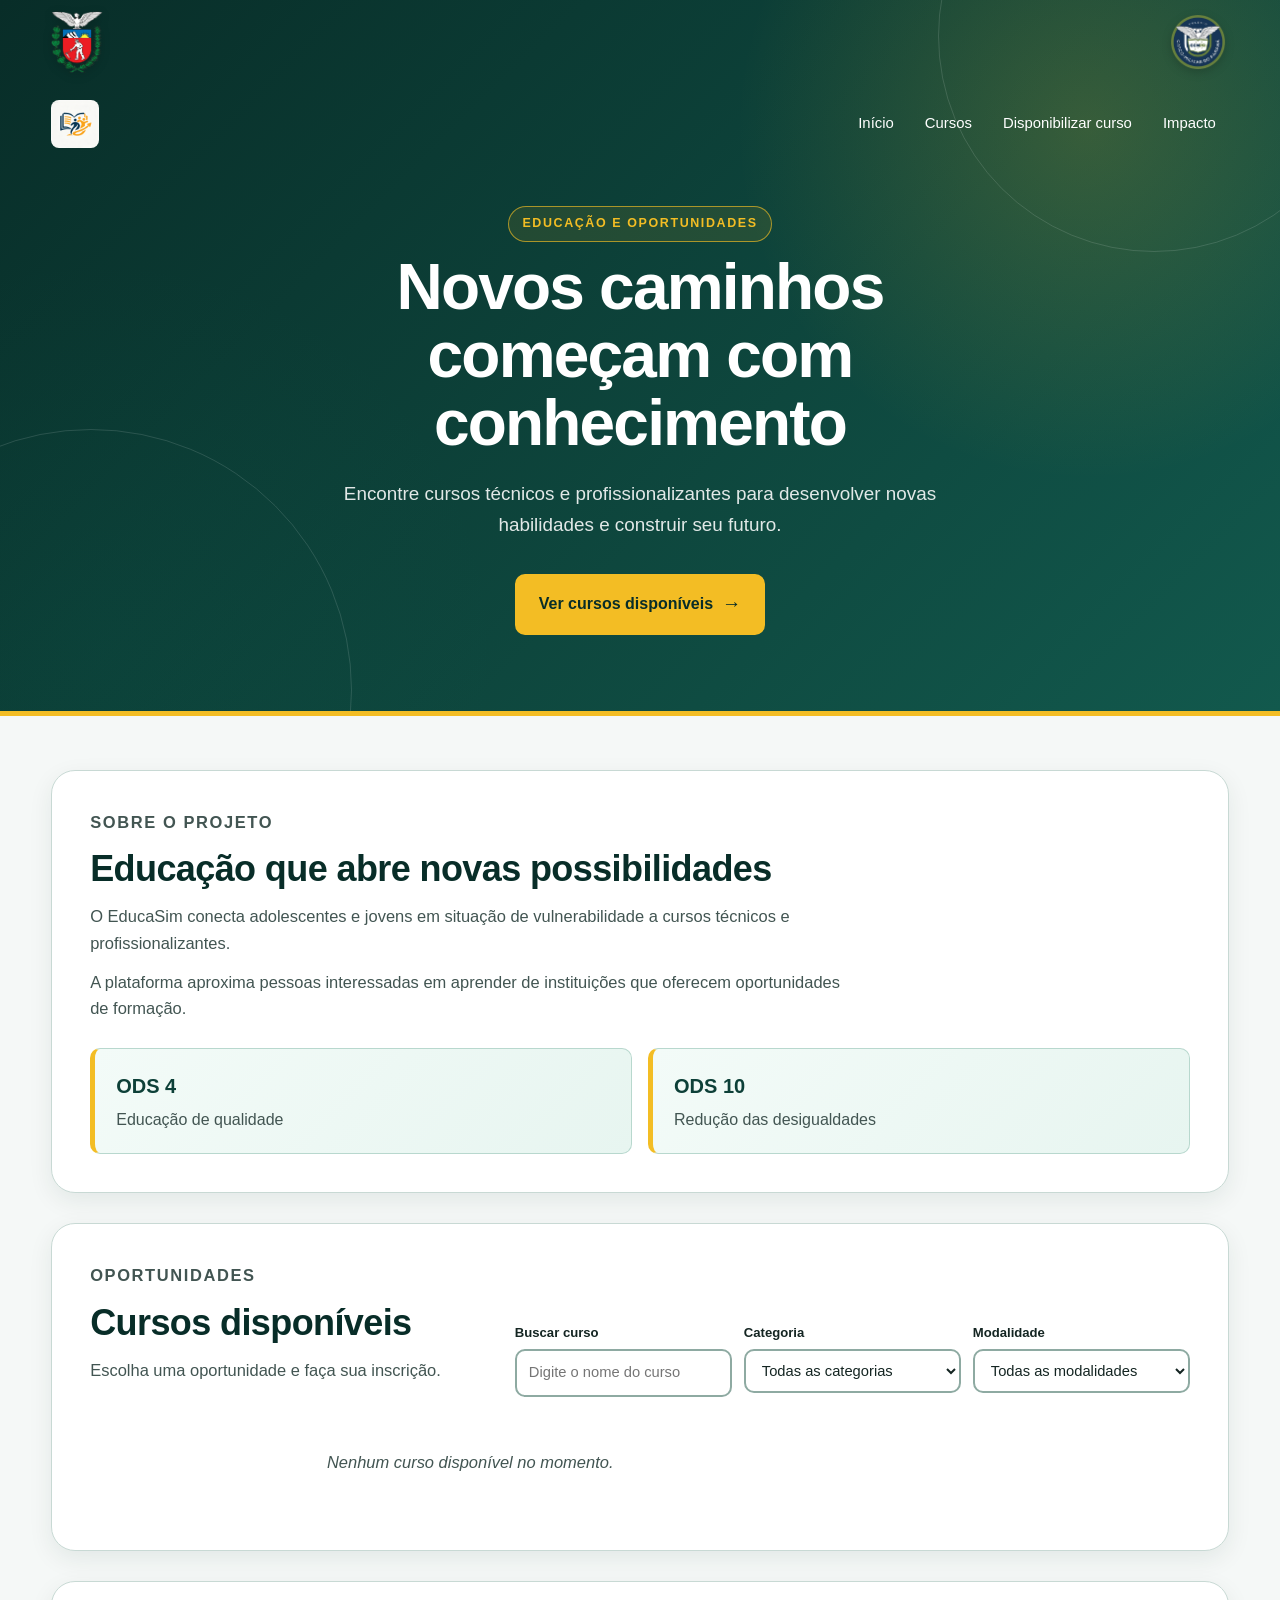
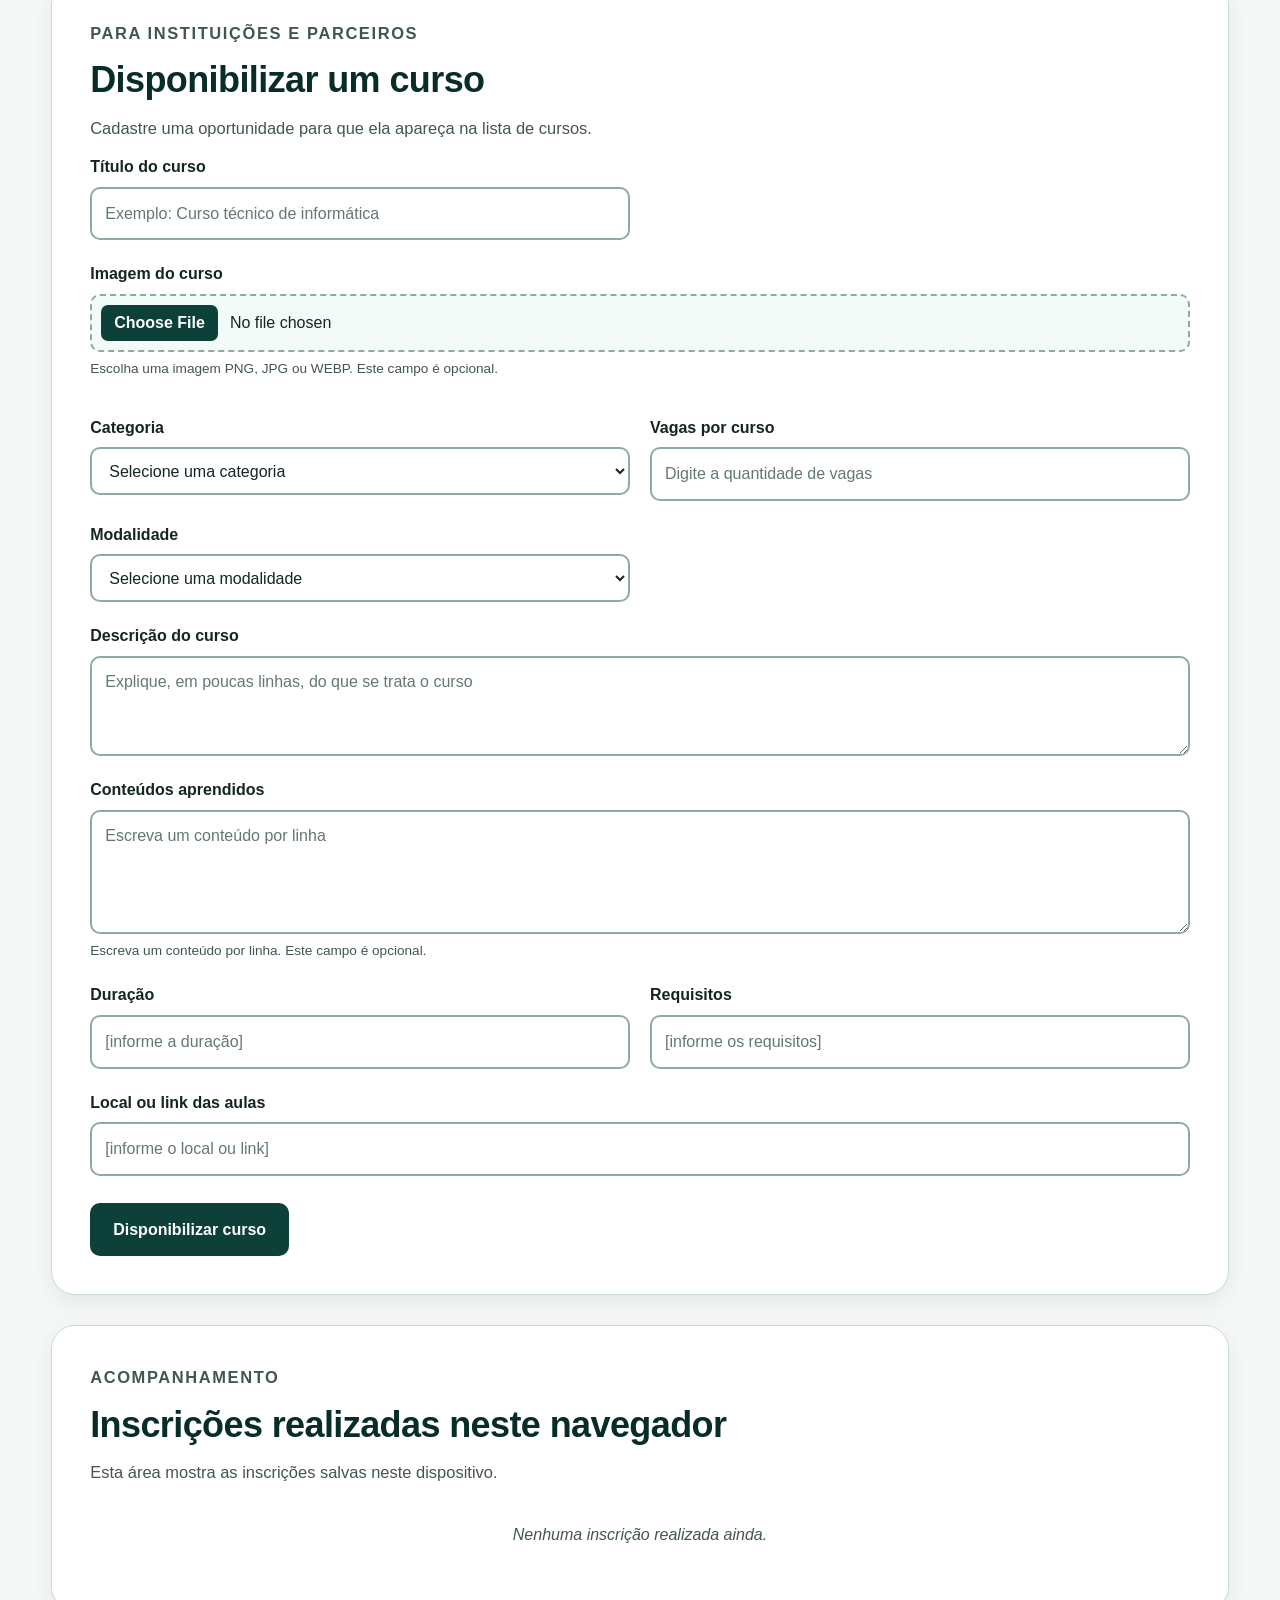
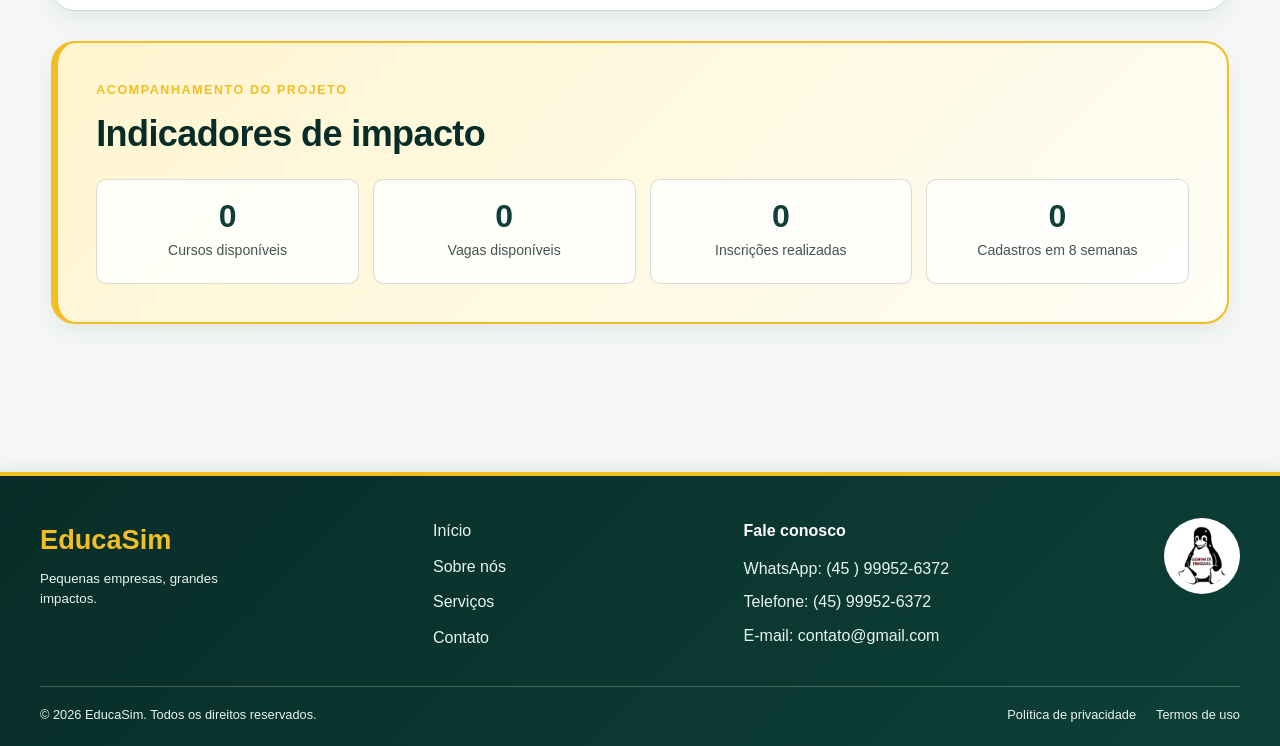
==== index.html @ a36f461b "Add files via upload" ====
<!DOCTYPE html>
<html lang="pt-BR">

<head>
    <!-- Permite acentos e caracteres especiais. -->
    <meta charset="UTF-8">

    <!-- Adapta o site para celulares, tablets e computadores. -->
    <meta name="viewport" content="width=device-width, initial-scale=1.0">

    <!-- Texto exibido na aba do navegador. -->
    <title>EducaSim - Cursos e Oportunidades</title>

    <!-- Conecta o HTML ao arquivo de estilos. -->
    <link rel="stylesheet" href="style.css">
</head>

<body>
    <!-- Avisos que aparecem dentro da página (substituem o alert). -->
    <div class="avisos" id="avisos" role="status" aria-live="polite"></div>

    <!-- Janela de confirmação usada antes de excluir. -->
    <dialog class="dialogo" id="dialogoConfirmacao" aria-labelledby="tituloDialogo" aria-describedby="textoDialogo">
        <h2 id="tituloDialogo"></h2>
        <p id="textoDialogo"></p>
        <div class="acoes-dialogo">
            <button type="button" class="botao-perigo" id="botaoConfirmarExclusao">Sim, excluir</button>
            <button type="button" class="botao-cancelar-dialogo" id="botaoCancelarExclusao" autofocus>Cancelar</button>
        </div>
    </dialog>
    <!-- Cabeçalho principal do site. -->
    <header class="cabecalho" id="topo">

        <!--
            Identificação institucional exigida pelo projeto.
            O brasão do Governo do Paraná fica à esquerda
            e o brasão do Colégio Cívico-Militar fica à direita.
        -->
        <div class="brasoes-institucionais" aria-label="Identificação institucional">
            <img
                class="brasao brasao-governo"
                src="imagens/governo_estado_sem_fundo.png"
                alt="Governo do Estado do Paraná"
            >

            <img
                class="brasao brasao-colegio"
                src="imagens/colegio-civico-militar-do-parana-logo.png"
                alt="Colégio Cívico-Militar do Paraná"
            >
        </div>

        <div class="container">

            <!-- Barra de navegação principal. -->
            <div class="barra-navegacao">
                <!-- Logo que leva ao topo da página. -->
                <a class="logo" href="#topo" aria-label="Voltar para o início do EducaSim">
                    <img
                        class="logo-imagem"
                        src="imagens/logo.jpg"
                        alt="Logo do EducaSim"
                    >
                </a>

                <!--
                    Botão que aparece em telas pequenas.
                    O JavaScript usará este botão para abrir e fechar o menu.
                -->
                <button
                    type="button"
                    class="botao-menu"
                    id="botaoMenu"
                    aria-label="Abrir menu de navegação"
                    aria-expanded="false"
                    aria-controls="menuPrincipal"
                >
                    <span class="traco"></span>
                    <span class="traco"></span>
                    <span class="traco"></span>
                </button>

                <!-- Menu principal do site. -->
                <nav aria-label="Menu principal">
                    <ul class="menu" id="menuPrincipal">
                        <li>
                            <a href="#topo">Início</a>
                        </li>

                        <li>
                            <a href="#cursos">Cursos</a>
                        </li>

                        <li>
                            <a href="#cadastro-curso">Disponibilizar curso</a>
                        </li>

                        <li>
                            <a href="#impacto">Impacto</a>
                        </li>
                    </ul>
                </nav>
            </div>

            <!-- Área de destaque do projeto. -->
            <section class="destaque" id="inicio">
                <p class="etiqueta-destaque">Educação e oportunidades</p>

                <h1>
                    Novos caminhos começam com conhecimento
                </h1>

                <p>
                    Encontre cursos técnicos e profissionalizantes para desenvolver
                    novas habilidades e construir seu futuro.
                </p>

                <a class="botao-destaque" href="#cursos">
                    Ver cursos disponíveis
                </a>
            </section>
        </div>
    </header>

    <!-- Conteúdo principal do site. -->
    <main>
        <div class="container">

            <!-- Apresentação do projeto. -->
            <section class="introducao" id="sobre">
                <p class="etiqueta-secao">Sobre o projeto</p>

                <h2>Educação que abre novas possibilidades</h2>

                <p>
                    O EducaSim conecta adolescentes e jovens em situação de
                    vulnerabilidade a cursos técnicos e profissionalizantes.
                </p>

                <p>
                    A plataforma aproxima pessoas interessadas em aprender de
                    instituições que oferecem oportunidades de formação.
                </p>

                <!-- Objetivos de Desenvolvimento Sustentável. -->
                <div class="objetivos">
                    <div class="objetivo">
                        <strong>ODS 4</strong>
                        <span>Educação de qualidade</span>
                    </div>

                    <div class="objetivo">
                        <strong>ODS 10</strong>
                        <span>Redução das desigualdades</span>
                    </div>
                </div>
            </section>

            <!-- Área de cursos disponíveis. -->
            <section class="secao-cursos" id="cursos">
                <div class="cabecalho-secao">
                    <div>
                        <p class="etiqueta-secao">Oportunidades</p>

                        <h2>Cursos disponíveis</h2>

                        <p>
                            Escolha uma oportunidade e faça sua inscrição.
                        </p>
                    </div>

                    <!-- Campos de busca e filtragem. -->
                    <div class="filtros-cursos">
                        <div class="campo-filtro">
                            <label for="buscaCurso">Buscar curso</label>

                            <input
                                type="search"
                                id="buscaCurso"
                                placeholder="Digite o nome do curso"
                            >
                        </div>

                        <div class="campo-filtro">
                            <label for="filtroCategoria">Categoria</label>

                            <select id="filtroCategoria">
                                <option value="">Todas as categorias</option>
                                <option value="Administrativos">Administrativo</option>
                                <option value="Informáticos">Informático</option>
                                <option value="Turismo">Turismo</option>
                                <option value="Saúde">Saúde</option>
                            </select>
                        </div>

                        <div class="campo-filtro">
                            <label for="filtroModalidade">Modalidade</label>

                            <select id="filtroModalidade">
                                <option value="">Todas as modalidades</option>
                                <option value="Online">Online</option>
                                <option value="Híbrido">Híbrido</option>
                            </select>
                        </div>
                    </div>
                </div>

                <!-- O JavaScript colocará os cartões dos cursos nesta área. -->
                <div id="listaCursos">
                    <p class="mensagem-vazia">
                        Nenhum curso disponível no momento.
                    </p>
                </div>
            </section>

            <!-- Formulário para disponibilizar cursos. -->
            <section class="secao-cadastro" id="cadastro-curso">
                <p class="etiqueta-secao">Para instituições e parceiros</p>

                <h2 id="tituloFormularioCurso">Disponibilizar um curso</h2>

                <p>
                    Cadastre uma oportunidade para que ela apareça na lista de cursos.
                </p>

                <form id="formularioCadastroCurso">
                    <!-- Preenchido somente quando um curso está sendo editado. -->
                    <input type="hidden" id="cursoIdEdicao">

                    <!-- Título do curso. -->
                    <div class="campo">
                        <label for="tituloCurso">
                            Título do curso
                        </label>

                        <input
                            type="text"
                            id="tituloCurso"
                            name="tituloCurso"
                            placeholder="Exemplo: Curso técnico de informática"
                            required
                        >
                    </div>

                    <!-- Campo para selecionar a imagem do curso. -->
                    <div class="campo campo-imagem">
                        <label for="imagemCurso">
                            Imagem do curso
                        </label>

                        <input
                            type="file"
                            id="imagemCurso"
                            name="imagemCurso"
                            accept="image/png, image/jpeg, image/webp"
                        >

                        <small>
                            Escolha uma imagem PNG, JPG ou WEBP. Este campo é opcional.
                        </small>

                        <!-- O JavaScript mostrará a prévia da imagem aqui. -->
                        <div id="previaImagemCurso"></div>
                    </div>

                    <!-- Categoria do curso. -->
                    <div class="campo">
                        <label for="categoriaCurso">
                            Categoria
                        </label>

                        <select id="categoriaCurso" name="categoriaCurso" required>
                            <option value="">Selecione uma categoria</option>
                            <option value="Administrativos">Administrativos</option>
                            <option value="Informáticos">Informáticos</option>
                            <option value="Turismo">Turismo</option>
                            <option value="Saúde">Saúde</option>
                        </select>
                    </div>

                    <!-- Quantidade de vagas. -->
                    <div class="campo">
                        <label for="vagasCurso">
                            Vagas por curso
                        </label>

                        <input
                            type="number"
                            id="vagasCurso"
                            name="vagasCurso"
                            min="1"
                            placeholder="Digite a quantidade de vagas"
                            required
                        >
                    </div>

                    <!-- Modalidade do curso. -->
                    <div class="campo">
                        <label for="modalidadeCurso">
                            Modalidade
                        </label>

                        <select
                            id="modalidadeCurso"
                            name="modalidadeCurso"
                            required
                        >
                            <option value="">Selecione uma modalidade</option>
                            <option value="Online">Online</option>
                            <option value="Híbrido">Híbrido</option>
                        </select>
                    </div>

                    <!-- Descrição do curso. -->
                    <div class="campo campo-largo">
                        <label for="descricaoCurso">Descrição do curso</label>

                        <textarea
                            id="descricaoCurso"
                            name="descricaoCurso"
                            rows="3"
                            maxlength="600"
                            placeholder="Explique, em poucas linhas, do que se trata o curso"
                            required
                        ></textarea>
                    </div>

                    <!-- Conteúdos aprendidos. -->
                    <div class="campo campo-largo">
                        <label for="conteudosCurso">Conteúdos aprendidos</label>

                        <textarea
                            id="conteudosCurso"
                            name="conteudosCurso"
                            rows="4"
                            placeholder="Escreva um conteúdo por linha"
                        ></textarea>

                        <small>Escreva um conteúdo por linha. Este campo é opcional.</small>
                    </div>

                    <!-- Duração do curso. -->
                    <div class="campo">
                        <label for="duracaoCurso">Duração</label>

                        <input
                            type="text"
                            id="duracaoCurso"
                            name="duracaoCurso"
                            maxlength="80"
                            placeholder="[informe a duração]"
                        >
                    </div>

                    <!-- Requisitos do curso. -->
                    <div class="campo">
                        <label for="requisitosCurso">Requisitos</label>

                        <input
                            type="text"
                            id="requisitosCurso"
                            name="requisitosCurso"
                            maxlength="200"
                            placeholder="[informe os requisitos]"
                        >
                    </div>

                    <!-- Local ou link das aulas. -->
                    <div class="campo campo-largo">
                        <label for="localCurso">Local ou link das aulas</label>

                        <input
                            type="text"
                            id="localCurso"
                            name="localCurso"
                            maxlength="200"
                            placeholder="[informe o local ou link]"
                        >
                    </div>

                    <!-- Botões do cadastro e da edição do curso. -->
                    <div class="acoes-formulario">
                        <button type="submit" id="botaoSalvarCurso">
                            Disponibilizar curso
                        </button>

                        <button
                            type="button"
                            class="botao-secundario"
                            id="botaoCancelarEdicao"
                            hidden
                        >
                            Cancelar edição
                        </button>
                    </div>
                </form>
            </section>

            <!-- Formulário de inscrição do estudante. -->
            <section
                class="secao-inscricao"
                id="area-inscricao"
                hidden
            >
                <p class="etiqueta-secao">Inscrição</p>

                <h2>Inscreva-se em um curso</h2>

                <!-- O JavaScript mostrará aqui o curso escolhido. -->
                <div id="cursoSelecionado"></div>

                <form id="formularioInscricao">
                    <!-- Guarda o identificador do curso escolhido. -->
                    <input type="hidden" id="cursoIdInscricao">

                    <!-- Nome completo do participante. -->
                    <div class="campo">
                        <label for="nomeCompleto">Nome completo</label>

                        <input
                            type="text"
                            id="nomeCompleto"
                            name="nomeCompleto"
                            placeholder="Digite seu nome completo"
                            required
                        >
                    </div>

                    <!-- Data de nascimento. -->
                    <div class="campo">
                        <label for="dataNascimento">Data de nascimento</label>

                        <input
                            type="date"
                            id="dataNascimento"
                            name="dataNascimento"
                            required
                        >
                    </div>

                    <!-- E-mail do participante. -->
                    <div class="campo">
                        <label for="emailInscricao">E-mail</label>

                        <input
                            type="email"
                            id="emailInscricao"
                            name="emailInscricao"
                            placeholder="exemplo@email.com"
                            required
                        >
                    </div>

                    <!-- Telefone do participante. -->
                    <div class="campo">
                        <label for="telefoneInscricao">Telefone</label>

                        <input
                            type="tel"
                            id="telefoneInscricao"
                            name="telefoneInscricao"
                            placeholder="Digite seu telefone"
                            required
                        >
                    </div>

                    <!-- Cidade do participante. -->
                    <div class="campo">
                        <label for="cidadeInscricao">Cidade</label>

                        <input
                            type="text"
                            id="cidadeInscricao"
                            name="cidadeInscricao"
                            placeholder="Digite sua cidade"
                            required
                        >
                    </div>

                    <!-- Escolaridade do participante. -->
                    <div class="campo">
                        <label for="escolaridadeInscricao">Escolaridade</label>

                        <select
                            id="escolaridadeInscricao"
                            name="escolaridadeInscricao"
                            required
                        >
                            <option value="">Selecione sua escolaridade</option>
                            <option value="Ensino fundamental">Ensino fundamental</option>
                            <option value="Ensino médio incompleto">Ensino médio incompleto</option>
                            <option value="Ensino médio completo">Ensino médio completo</option>
                            <option value="Ensino técnico">Ensino técnico</option>
                            <option value="Ensino superior">Ensino superior</option>
                        </select>
                    </div>

                    <!-- Aceite do participante. -->
                    <div class="campo campo-checkbox">
                        <label>
                            <input
                                type="checkbox"
                                id="aceiteInscricao"
                                name="aceiteInscricao"
                                required
                            >

                            Confirmo que as informações preenchidas são verdadeiras
                            e quero me inscrever neste curso.
                        </label>
                    </div>

                    <!-- Botões da inscrição. -->
                    <div class="acoes-formulario">
                        <button type="submit">
                            Confirmar inscrição
                        </button>

                        <button
                            type="button"
                            class="botao-secundario"
                            id="botaoCancelarInscricao"
                        >
                            Cancelar
                        </button>
                    </div>
                </form>
            </section>

            <!-- Lista de inscrições realizadas neste navegador. -->
            <section
                class="secao-minhas-inscricoes"
                id="minhas-inscricoes"
            >
                <p class="etiqueta-secao">Acompanhamento</p>

                <h2>Inscrições realizadas neste navegador</h2>

                <p>
                    Esta área mostra as inscrições salvas neste dispositivo.
                </p>

                <!-- O JavaScript mostrará as inscrições nesta área. -->
                <div id="listaInscricoes">
                    <p class="mensagem-vazia">
                        Nenhuma inscrição realizada ainda.
                    </p>
                </div>
            </section>

            <!-- Indicadores do projeto. -->
            <section class="impacto" id="impacto">
                <p class="etiqueta-secao">Acompanhamento do projeto</p>

                <h2>Indicadores de impacto</h2>

                <div class="indicadores">
                    <div class="indicador">
                        <strong id="indicadorCursos">0</strong>
                        <span>Cursos disponíveis</span>
                    </div>

                    <div class="indicador">
                        <strong id="indicadorVagas">0</strong>
                        <span>Vagas disponíveis</span>
                    </div>

                    <div class="indicador">
                        <strong id="indicadorInscricoes">0</strong>
                        <span>Inscrições realizadas</span>
                    </div>

                    <div class="indicador">
                        <strong id="indicadorCadastros">0</strong>
                        <span>Cadastros em 8 semanas</span>
                    </div>
                </div>
            </section>
        </div>
    </main>

    <!-- Rodapé do site. -->
<footer class="rodape">
    <div class="container rodape-conteudo">

        <div class="rodape-marca">
            <strong>EducaSim</strong>
            <small>Pequenas empresas, grandes impactos.</small>
        </div>

        <nav class="rodape-links" aria-label="Links do rodapé">
            <a href="#inicio">Início</a>
            <a href="#sobre">Sobre nós</a>
            <a href="#servicos">Serviços</a>
            <a href="#contato">Contato</a>
        </nav>

        <div class="rodape-contato">
            <strong>Fale conosco</strong>

            <a
                href="https://wa.me/554599526372"
                target="_blank"
                rel="noopener noreferrer"
            >
                WhatsApp: (45 ) 99952-6372
            </a>

            <a href="tel:+554599526372">
                Telefone: (45) 99952-6372
            </a>

            <a href="mailto:contato@educasim.com.br">
                E-mail: contato@gmail.com
            </a>
        </div>

        <img src="imagens/logo.png" alt="Logo da EducaSim">

    </div>

    <div class="rodape-final">
        <small>&copy; 2026 EducaSim. Todos os direitos reservados.</small>

        <div>
            <a href="#privacidade">Política de privacidade</a>
            <a href="#termos">Termos de uso</a>
        </div>
    </div>
</footer>


    <!-- Conecta o HTML ao JavaScript. -->
    <script src="script.js"></script>
</body>

</html>
---- style.css ----
/* ==================================================
   VARIÁVEIS DO EDUCASIM
   Troque estes valores para personalizar o visual do site.
   ================================================== */
:root {
    --verde-950: #082d28;
    --verde-900: #0d4038;
    --verde-800: #12594d;
    --verde-700: #177565;
    --verde-100: #e7f5f0;
    --verde-50: #f3fbf8;

    --amarelo-500: #f3bd24;
    --amarelo-100: #fff5cf;

    --azul-900: #153b54;
    --vermelho-700: #a52232;
    --vermelho-100: #fff0f1;

    --branco: #ffffff;
    --fundo: #f5f8f7;
    --texto: #142522;
    --texto-suave: #425552;
    --borda: #c8d9d4;
    --borda-forte: #8eaaa2;

    --sombra-suave: 0 8px 24px rgba(8, 45, 40, 0.08);
    --sombra-media: 0 16px 38px rgba(8, 45, 40, 0.13);
    --sombra-navbar: 0 8px 24px rgba(4, 29, 25, 0.25);

    --raio-sm: 10px;
    --raio-md: 16px;
    --raio-lg: 24px;
    --transicao: 0.5s cubic-bezier(0.22, 1, 0.36, 1);
}


/* ==================================================
   RESET E CONFIGURAÇÕES BÁSICAS
   Remove estilos padrões e melhora o cálculo dos tamanhos.
   ================================================== */
* {
    margin: 0;
    padding: 0;
    box-sizing: border-box;
}

html {
    scroll-behavior: smooth;
    scroll-padding-top: 88px;
}

body {
    min-width: 320px;
    overflow-x: hidden;
    background-color: var(--fundo);
    color: var(--texto);
    font-family: Arial, Helvetica, sans-serif;
    line-height: 1.6;
    -webkit-font-smoothing: antialiased;
    text-rendering: optimizeLegibility;
}

[hidden] {
    display: none !important;
}

button,
input,
select {
    font: inherit;
}

button,
a,
select {
    -webkit-tap-highlight-color: transparent;
}


/* ==================================================
   CONTAINER
   Mantém o conteúdo centralizado e com largura confortável.
   ================================================== */
.container {
    width: min(92%, 1180px);
    margin: 0 auto;
}


/* ==================================================
   CABEÇALHO E FUNDO PRINCIPAL
   Cria o clima visual institucional do EducaSim.
   ================================================== */
.cabecalho {
    position: relative;
    overflow: hidden;
    min-height: 570px;
    padding: 158px 0 76px;
    background:
        radial-gradient(circle at 85% 18%, rgba(243, 189, 36, 0.18), transparent 22rem),
        radial-gradient(circle at 8% 92%, rgba(10, 126, 107, 0.068), transparent 25rem),
        linear-gradient(135deg, var(--verde-950), var(--verde-800));
    border-bottom: 5px solid var(--amarelo-500);
    color: var(--branco);
}

.cabecalho::before,
.cabecalho::after {
    position: absolute;
    border: 1px solid rgba(255, 255, 255, 0.13);
    border-radius: 50%;
    content: "";
    pointer-events: none;
}

.cabecalho::before {
    top: -180px;
    right: -90px;
    width: 430px;
    height: 430px;
}

.cabecalho::after {
    bottom: -240px;
    left: -170px;
    width: 520px;
    height: 520px;
}

.cabecalho > .container {
    /* Deixa a navbar se posicionar em relação ao cabeçalho inteiro. */
    position: static;
    z-index: 1;
}


/* ==================================================
   BRASÕES INSTITUCIONAIS
   Identificação exigida pelo projeto escolar.
   Governo do Paraná à esquerda e Colégio Cívico-Militar à direita.
   ================================================== */
.brasoes-institucionais {
    position: absolute;
    top: 10px;
    right: max(4%, calc((100vw - 1180px) / 2));
    left: max(4%, calc((100vw - 1180px) / 2));
    z-index: 1100;

    display: grid;
    grid-template-columns: 1fr 1fr;
    align-items: center;
    gap: 24px;

    min-height: 64px;
    pointer-events: none;
}

.brasao {
    display: block;
    width: auto;
    height: 62px;
    max-width: 190px;
    object-fit: contain;
    object-position: center;
    filter: drop-shadow(0 3px 5px rgba(0, 0, 0, 0.18));
}

.brasao-governo {
    justify-self: start;
}

.brasao-colegio {
    justify-self: end;
}


/* ==================================================
   NAVBAR NO TOPO
   Fica integrada ao cabeçalho enquanto a página está no topo.
   ================================================== */
.barra-navegacao {
    position: absolute;
    top: 84px;
    left: 0;
    z-index: 1000;

    display: flex;
    align-items: center;
    justify-content: space-between;
    gap: 28px;

    width: 100%;
    min-height: 78px;
    padding: 16px max(4%, calc((100vw - 1180px) / 2));

    background-color: transparent;
    border-bottom: 1px solid transparent;
    transform: none;
    transition:
        min-height var(--transicao),
        padding var(--transicao),
        background-color var(--transicao),
        border-color var(--transicao),
        box-shadow var(--transicao),
        backdrop-filter var(--transicao);
}


/* ==================================================
   NAVBAR DEPOIS DA ROLAGEM
   A classe adicionada pelo JavaScript cria o estado compacto.
   ================================================== */
.barra-navegacao.rolou {
    position: fixed;
    top: 0;
    left: 0;

    min-height: 66px;
    padding-top: 10px;
    padding-bottom: 10px;

    background-color: rgba(30, 71, 66, 0.63);
    border: 1px solid rgba(255, 255, 255, 0.18);
    border-bottom: 2px solid rgba(243, 189, 36, 0.82);
    box-shadow:
        0 8px 26px rgba(4, 29, 25, 0.28),
        inset 0 1px 0 rgba(255, 255, 255, 0.12);
    transform: none;
    backdrop-filter: blur(18px) saturate(155%);
    -webkit-backdrop-filter: blur(18px) saturate(155%);
}


/* ==================================================
   LOGO
   Destaca o nome do projeto e anima sua redução ao rolar.
   ================================================== */
.logo {
    flex-shrink: 0;
    color: var(--branco);
    font-size: 1.8rem;
    font-weight: 800;
    letter-spacing: -0.5px;
    text-decoration: none;
    transition: color var(--transicao), transform var(--transicao), font-size var(--transicao);
}


/* ==================================================
   IMAGEM DA LOGO
   Ajusta a imagem enviada para o espaço do cabeçalho.
   ================================================== */
.logo-imagem {
    display: block;
    width: auto;
    height: 48px;
    max-width: 190px;
    object-fit: contain;
    border-radius: 8px;
}

.logo::after {
    /* A logo agora é uma imagem, então não usamos o ponto decorativo antigo. */
    display: none;
}

.logo:hover {
    color: var(--amarelo-500);
    transform: translateY(-1px);
}

.barra-navegacao.rolou .logo {
    font-size: 1.5rem;
}

.barra-navegacao.rolou .logo-imagem {
    height: 38px;
}


/* ==================================================
   MENU PRINCIPAL
   Organiza os links da navegação sem poluir o cabeçalho.
   ================================================== */
.menu {
    display: flex;
    flex-wrap: wrap;
    justify-content: flex-end;
    gap: 5px;
    list-style: none;
}

.menu a {
    display: block;
    padding: 9px 12px;
    border: 1px solid transparent;
    border-radius: 999px;
    color: var(--branco);
    font-size: 0.93rem;
    text-decoration: none;
    transition: background-color var(--transicao), border-color var(--transicao), color var(--transicao);
}

.menu a:hover {
    background-color: rgba(255, 255, 255, 0.13);
    border-color: rgba(255, 255, 255, 0.28);
    color: var(--amarelo-500);
}


/* ==================================================
   BOTÃO DO MENU MOBILE
   Fica oculto em telas grandes e será mostrado no celular.
   ================================================== */
.botao-menu {
    display: none;
    align-items: center;
    justify-content: center;
    width: 44px;
    height: 44px;
    padding: 0;
    border: 1px solid rgba(255, 255, 255, 0.4);
    border-radius: var(--raio-sm);
    background-color: transparent;
    color: var(--branco);
    cursor: pointer;
}

.botao-menu:hover {
    background-color: rgba(255, 255, 255, 0.14);
}

.botao-menu .traco {
    display: block;
    width: 21px;
    height: 2px;
    margin: 3px auto;
    background-color: currentColor;
    transition: transform 0.16s ease, opacity 0.16s ease;
}

.botao-menu.aberto .traco:nth-child(1) {
    transform: translateY(5px) rotate(45deg);
}

.botao-menu.aberto .traco:nth-child(2) {
    opacity: 0;
}

.botao-menu.aberto .traco:nth-child(3) {
    transform: translateY(-5px) rotate(-45deg);
}

.barra-navegacao.rolou .menu a {
    padding-top: 7px;
    padding-bottom: 7px;
    font-size: 0.88rem;
}


/* ==================================================
   ÁREA DE DESTAQUE
   Apresenta a proposta principal com espaço e contraste.
   ================================================== */
.destaque {
    max-width: 800px;
    margin: 48px auto 0;
    padding: 0;
    background: transparent;
    border: 0;
    box-shadow: none;
    text-align: center;
}

.etiqueta-destaque,
.etiqueta-secao {
    margin-bottom: 12px;
    color: var(--amarelo-500);
    font-size: 0.78rem;
    font-weight: 800;
    letter-spacing: 1.6px;
    text-transform: uppercase;
}

.etiqueta-destaque {
    display: inline-flex;
    padding: 7px 13px;
    border: 1px solid rgba(243, 189, 36, 0.65);
    border-radius: 999px;
    background-color: rgba(243, 189, 36, 0.1);
}

.destaque h1 {
    max-width: 760px;
    margin: 0 auto 22px;
    color: var(--branco);
    font-size: clamp(2.35rem, 5vw, 4.5rem);
    line-height: 1.06;
    letter-spacing: -1.8px;
}

.destaque > p:not(.etiqueta-destaque) {
    max-width: 650px;
    margin: 0 auto 34px;
    color: rgba(255, 255, 255, 0.88);
    font-size: clamp(1rem, 2vw, 1.18rem);
}

.botao-destaque {
    display: inline-flex;
    align-items: center;
    justify-content: center;
    min-height: 50px;
    padding: 13px 22px;
    border: 2px solid var(--amarelo-500);
    border-radius: var(--raio-sm);
    background-color: var(--amarelo-500);
    color: var(--verde-950);
    font-weight: 800;
    text-decoration: none;
    transition: background-color var(--transicao), transform var(--transicao), box-shadow var(--transicao);
}

.botao-destaque::after {
    margin-left: 9px;
    content: "→";
    font-size: 1.2rem;
}

.botao-destaque:hover {
    background-color: var(--amarelo-100);
    box-shadow: 0 8px 20px rgba(0, 0, 0, 0.16);
    transform: translateY(-3px);
}


/* ==================================================
   CONTEÚDO PRINCIPAL E CARTÕES DE SEÇÃO
   Cria ritmo visual entre as áreas da página.
   ================================================== */
main {
    padding: 54px 0 70px;
}

main section:not(.destaque) {
    position: relative;
    margin-bottom: 30px;
    padding: clamp(24px, 4vw, 38px);
    background-color: var(--branco);
    border: 1px solid var(--borda);
    border-radius: var(--raio-lg);
    box-shadow: var(--sombra-suave);
    scroll-margin-top: 92px;
    transition: box-shadow var(--transicao), transform var(--transicao);
    animation: subir-suave 0.5s cubic-bezier(0.22, 1, 0.36, 1) both;
}

main section:not(.destaque):hover {
    box-shadow: var(--sombra-media);
    transform: translateY(-2px);
}

main section:not(.destaque) h2 {
    margin-bottom: 14px;
    color: var(--verde-950);
    font-size: clamp(1.65rem, 3vw, 2.25rem);
    line-height: 1.15;
    letter-spacing: -0.6px;
}

.introducao p,
.secao-cursos p,
.secao-cadastro > p,
.secao-minhas-inscricoes > p {
    max-width: 760px;
    margin-bottom: 13px;
    color: var(--texto-suave);
    font-size: 1.03rem;
}


/* ==================================================
   OBJETIVOS DO PROJETO
   Organiza os cartões dos ODS.
   ================================================== */
.objetivos {
    display: grid;
    grid-template-columns: repeat(2, minmax(0, 1fr));
    gap: 16px;
    margin-top: 26px;
}

.objetivo {
    padding: 21px;
    background: linear-gradient(135deg, var(--verde-50), var(--verde-100));
    border: 1px solid #b8d8ce;
    border-left: 5px solid var(--amarelo-500);
    border-radius: var(--raio-sm);
    transition: transform var(--transicao), box-shadow var(--transicao);
}

.objetivo:hover {
    box-shadow: var(--sombra-suave);
    transform: translateY(-3px);
}

.objetivo strong {
    display: block;
    margin-bottom: 5px;
    color: var(--verde-900);
    font-size: 1.25rem;
}

.objetivo span {
    color: var(--texto-suave);
}


/* ==================================================
   CABEÇALHO DOS CURSOS E FILTROS
   Separa a apresentação dos controles de busca.
   ================================================== */
.cabecalho-secao {
    display: flex;
    align-items: flex-end;
    justify-content: space-between;
    gap: 28px;
    margin-bottom: 28px;
}

.filtros-cursos {
    display: grid;
    grid-template-columns: repeat(3, minmax(140px, 1fr));
    gap: 12px;
    min-width: min(100%, 590px);
}

.campo-filtro label {
    display: block;
    margin-bottom: 6px;
    color: var(--texto);
    font-size: 0.82rem;
    font-weight: 800;
}

.campo-filtro input,
.campo-filtro select {
    width: 100%;
    min-height: 44px;
    padding: 10px 12px;
    background-color: var(--branco);
    border: 2px solid var(--borda-forte);
    border-radius: var(--raio-sm);
    color: var(--texto);
    font-size: 0.92rem;
}


/* ==================================================
   LISTA E CARTÕES DE CURSOS
   Apresenta cada curso como uma oportunidade clara.
   ================================================== */
#listaCursos {
    display: grid;
    grid-template-columns: repeat(auto-fit, minmax(255px, 1fr));
    gap: 20px;
}

.cartao-curso {
    display: flex;
    flex-direction: column;
    min-height: 100%;
    padding: 23px;
    background: linear-gradient(160deg, var(--branco), var(--verde-50));
    border: 1px solid var(--borda);
    border-top: 5px solid var(--verde-700);
    border-radius: var(--raio-md);
    box-shadow: var(--sombra-suave);
    animation: surgir 0.5s ease both;
    transition: border-color var(--transicao), box-shadow var(--transicao), transform var(--transicao);
}

.cartao-curso:hover {
    border-color: var(--verde-700);
    box-shadow: var(--sombra-media);
    transform: translateY(-6px);
}

.cartao-curso h3 {
    margin-bottom: 15px;
    color: var(--verde-950);
    font-size: 1.25rem;
    line-height: 1.25;
}


/* ==================================================
   IMAGEM DO CARTÃO DE CURSO
   Mostra a imagem escolhida no cadastro sem deformá-la.
   ================================================== */
.imagem-cartao-curso {
    width: calc(100% + 46px);
    height: 170px;
    margin: -23px -23px 20px;
    object-fit: cover;
    border-radius: var(--raio-md) var(--raio-md) 0 0;
}

.cartao-curso p {
    margin-bottom: 8px;
    color: var(--texto-suave);
    font-size: 0.94rem;
}

.cartao-curso strong,
.cartao-inscricao strong {
    color: var(--texto);
}

.botao-inscricao {
    width: 100%;
    min-height: 46px;
    margin-top: auto;
    padding: 11px 15px;
    border: 2px solid var(--verde-900);
    border-radius: var(--raio-sm);
    background-color: var(--verde-900);
    color: var(--branco);
    cursor: pointer;
    font-weight: 800;
    transition: background-color var(--transicao), box-shadow var(--transicao), transform var(--transicao);
}

.botao-inscricao:hover:not(:disabled) {
    background-color: var(--verde-700);
    box-shadow: var(--sombra-suave);
    transform: translateY(-2px);
}

.cartao-curso.curso-esgotado {
    border-top-color: var(--vermelho-700);
}

.botao-inscricao:disabled {
    background-color: #687873;
    border-color: #687873;
    cursor: not-allowed;
}


/* ==================================================
   FORMULÁRIOS E CAMPOS
   Mantém o cadastro organizado e confortável para celular.
   ================================================== */
form {
    display: grid;
    grid-template-columns: repeat(2, minmax(0, 1fr));
    gap: 3px 20px;
}

form > button,
.acoes-formulario,
.campo-checkbox {
    grid-column: 1 / -1;
}

.campo {
    margin-bottom: 18px;
}

.campo label {
    display: block;
    margin-bottom: 7px;
    color: var(--texto);
    font-weight: 800;
}

.campo input:not([type="checkbox"]),
.campo select {
    width: 100%;
    min-height: 48px;
    padding: 12px 13px;
    background-color: var(--branco);
    border: 2px solid var(--borda-forte);
    border-radius: var(--raio-sm);
    color: var(--texto);
    font-size: 1rem;
    transition: border-color var(--transicao), box-shadow var(--transicao);
}

.campo input::placeholder {
    color: #647772;
}


/* ==================================================
   CAMPO DE IMAGEM DO CURSO
   Estiliza a seleção de arquivo e a área de prévia.
   ================================================== */
.campo-imagem {
    grid-column: 1 / -1;
}

.campo-imagem input[type="file"] {
    width: 100%;
    min-height: 48px;
    padding: 9px;
    background-color: var(--verde-50);
    border: 2px dashed var(--borda-forte);
    border-radius: var(--raio-sm);
    color: var(--texto);
    cursor: pointer;
}

.campo-imagem input[type="file"]::file-selector-button {
    margin-right: 12px;
    padding: 9px 13px;
    border: 0;
    border-radius: 7px;
    background-color: var(--verde-900);
    color: var(--branco);
    cursor: pointer;
    font-weight: 700;
}

.campo-imagem input[type="file"]::file-selector-button:hover {
    background-color: var(--verde-700);
}

.campo-imagem small {
    display: block;
    margin-top: 7px;
    color: var(--texto-suave);
    font-size: 0.85rem;
}

#previaImagemCurso {
    margin-top: 14px;
}

#previaImagemCurso img {
    display: block;
    width: min(100%, 300px);
    max-height: 180px;
    object-fit: cover;
    border: 1px solid var(--borda);
    border-radius: var(--raio-sm);
    box-shadow: var(--sombra-suave);
}

.campo-checkbox label {
    display: flex;
    align-items: flex-start;
    gap: 10px;
    color: var(--texto-suave);
    font-weight: normal;
}

.campo-checkbox input {
    width: 19px;
    height: 19px;
    flex: 0 0 auto;
    margin-top: 3px;
    accent-color: var(--verde-700);
}

.campo input:not([type="checkbox"]):focus,
.campo select:focus,
.campo-filtro input:focus,
.campo-filtro select:focus {
    border-color: var(--verde-700);
    box-shadow: 0 0 0 4px rgba(243, 189, 36, 0.28);
    outline: 3px solid var(--amarelo-500);
    outline-offset: 2px;
}

form button {
    min-height: 48px;
    padding: 12px 21px;
    border: 2px solid var(--verde-900);
    border-radius: var(--raio-sm);
    background-color: var(--verde-900);
    color: var(--branco);
    cursor: pointer;
    font-weight: 800;
    transition: background-color var(--transicao), box-shadow var(--transicao), transform var(--transicao);
}

form button:hover {
    background-color: var(--verde-700);
    box-shadow: var(--sombra-suave);
    transform: translateY(-2px);
}

.acoes-formulario {
    display: flex;
    flex-wrap: wrap;
    gap: 12px;
    margin-top: 6px;
}

.acoes-formulario .botao-secundario {
    background-color: transparent;
    border-color: var(--borda-forte);
    color: var(--texto);
}

.acoes-formulario .botao-secundario:hover {
    background-color: var(--fundo);
    border-color: var(--texto-suave);
}


/* ==================================================
   CURSO SELECIONADO
   Mostra a oportunidade escolhida no formulário de inscrição.
   ================================================== */
#cursoSelecionado {
    margin: 20px 0 26px;
    padding: 18px;
    background-color: var(--verde-100);
    border-left: 5px solid var(--amarelo-500);
    border-radius: var(--raio-sm);
}

#cursoSelecionado h3 {
    margin-bottom: 5px;
    color: var(--verde-900);
}

#cursoSelecionado p {
    color: var(--texto-suave);
}


/* ==================================================
   CARTÕES DE INSCRIÇÃO
   Apresenta as inscrições salvas no navegador.
   ================================================== */
#listaInscricoes {
    display: grid;
    grid-template-columns: repeat(auto-fit, minmax(255px, 1fr));
    gap: 18px;
}

.cartao-inscricao {
    padding: 20px;
    background-color: var(--verde-50);
    border: 1px solid var(--borda);
    border-left: 5px solid var(--verde-700);
    border-radius: var(--raio-sm);
    animation: surgir 0.5s ease both;
}

.cartao-inscricao h3 {
    margin-bottom: 12px;
    color: var(--verde-950);
    font-size: 1.12rem;
    line-height: 1.3;
}

.cartao-inscricao p {
    margin-bottom: 7px;
    color: var(--texto-suave);
    font-size: 0.94rem;
}

.mensagem-vazia {
    grid-column: 1 / -1;
    padding: 24px;
    color: var(--texto-suave);
    font-style: italic;
    text-align: center;
}


/* ==================================================
   INDICADORES DE IMPACTO
   Cria uma área de números clara e visualmente forte.
   ================================================== */
.impacto {
    background: linear-gradient(135deg, var(--amarelo-100), #fffdf5) !important;
    border: 2px solid var(--amarelo-500) !important;
    border-left: 7px solid var(--amarelo-500) !important;
}

.indicadores {
    display: grid;
    grid-template-columns: repeat(4, minmax(0, 1fr));
    gap: 14px;
    margin-top: 25px;
}

.indicador {
    padding: 20px 12px;
    background-color: rgba(255, 255, 255, 0.8);
    border: 1px solid rgba(8, 45, 40, 0.16);
    border-radius: var(--raio-sm);
    text-align: center;
}

.indicador strong {
    display: block;
    margin-bottom: 5px;
    color: var(--verde-900);
    font-size: 2rem;
    line-height: 1;
}

.indicador span {
    color: var(--texto-suave);
    font-size: 0.88rem;
}


/* ==================================================
   HOVERS COMPLEMENTARES
   Dá resposta visual aos elementos sem exagerar no movimento.
   ================================================== */
.indicador {
    transition: background-color var(--transicao), border-color var(--transicao), transform var(--transicao), box-shadow var(--transicao);
}

.indicador:hover {
    background-color: var(--branco);
    border-color: rgba(8, 45, 40, 0.32);
    box-shadow: var(--sombra-suave);
    transform: translateY(-5px);
}

.cartao-inscricao {
    transition: background-color var(--transicao), border-color var(--transicao), box-shadow var(--transicao), transform var(--transicao);
}

.cartao-inscricao:hover {
    background-color: var(--branco);
    border-color: var(--verde-700);
    box-shadow: var(--sombra-suave);
    transform: translateY(-4px);
}

.campo input:not([type="checkbox"]):hover,
.campo select:hover,
.campo-filtro input:hover,
.campo-filtro select:hover {
    border-color: var(--verde-700);
}

.campo-imagem input[type="file"]:hover {
    background-color: var(--verde-100);
    border-color: var(--verde-700);
}

.rodape {
    background: linear-gradient(
        135deg,
        var(--verde-950),
        var(--verde-900)
    );
    color: var(--branco);
    padding: 42px 20px 20px;
    margin-top: 48px;
    border-top: 4px solid var(--amarelo-500);
    box-shadow: var(--sombra-navbar);
}

.rodape-conteudo {
    width: min(100%, 1200px);
    margin: 0 auto;
    display: grid;
    grid-template-columns: 1.3fr 1fr 1.4fr auto;
    align-items: start;
    gap: 36px;
}

.rodape-marca,
.rodape-contato {
    display: flex;
    flex-direction: column;
    gap: 8px;
}

.rodape-marca strong {
    color: var(--amarelo-500);
    font-size: 1.7rem;
    font-weight: 800;
}

.rodape-marca small {
    max-width: 220px;
    color: var(--verde-100);
    line-height: 1.5;
}

.rodape-links {
    display: flex;
    flex-direction: column;
    gap: 10px;
}

.rodape-links a,
.rodape-contato a,
.rodape-final a {
    width: fit-content;
    color: var(--verde-100);
    text-decoration: none;
    transition: color var(--transicao);
}

.rodape-links a:hover,
.rodape-contato a:hover,
.rodape-final a:hover {
    color: var(--amarelo-500);
}

.rodape-contato strong {
    color: var(--branco);
    margin-bottom: 4px;
}

.rodape img {
    width: 76px;
    height: 76px;
    object-fit: contain;
    padding: 8px;
    background-color: var(--branco);
    border-radius: 50%;
    box-shadow: var(--sombra-suave);
    transition: transform var(--transicao);
}

.rodape img:hover {
    transform: translateY(-4px) rotate(3deg);
}

.rodape-final {
    width: min(100%, 1200px);
    margin: 36px auto 0;
    padding-top: 18px;
    border-top: 1px solid rgba(231, 245, 240, 0.25);
    display: flex;
    justify-content: space-between;
    align-items: center;
    gap: 16px;
    color: var(--verde-100);
}

.rodape-final div {
    display: flex;
    gap: 20px;
}

.rodape-final a,
.rodape-final small {
    font-size: 0.8rem;
}

@media (max-width: 800px) {
    .rodape-conteudo {
        grid-template-columns: repeat(2, 1fr);
    }

    .rodape img {
        justify-self: end;
    }
}

@media (max-width: 540px) {
    .rodape {
        padding: 32px 16px 18px;
    }

    .rodape-conteudo {
        grid-template-columns: 1fr;
        text-align: center;
        justify-items: center;
        gap: 28px;
    }

    .rodape-links,
    .rodape-contato {
        align-items: center;
    }

    .rodape img {
        justify-self: center;
    }

    .rodape-final {
        flex-direction: column;
        text-align: center;
    }

    .rodape-final div {
        flex-direction: column;
        gap: 8px;
        align-items: center;
    }
}




/* ==================================================
   FOCO DE ACESSIBILIDADE
   Mantém o foco visível para navegação pelo teclado.
   ================================================== */
a:focus-visible,
button:focus-visible,
input:focus-visible,
select:focus-visible {
    outline: 4px solid var(--amarelo-500);
    outline-offset: 3px;
}


/* ==================================================
   ANIMAÇÃO DOS CARTÕES
   Faz novos cartões surgirem suavemente.
   ================================================== */
@keyframes surgir {
    from {
        opacity: 0;
        transform: translateY(12px);
    }

    to {
        opacity: 1;
        transform: translateY(0);
    }
}


/* ==================================================
   ENTRADA SUAVE DAS SEÇÕES
   Faz o conteúdo aparecer com leveza ao abrir a página.
   ================================================== */
@keyframes subir-suave {
    from {
        opacity: 0;
        transform: translateY(18px);
    }

    to {
        opacity: 1;
        transform: translateY(0);
    }
}


/* ==================================================
   TABLETS
   Ajusta a navegação, os filtros e os indicadores.
   ================================================== */
@media (max-width: 900px) {
    .barra-navegacao {
        align-items: center;
        flex-direction: row;
        gap: 18px;
    }

    .menu {
        justify-content: flex-end;
        gap: 2px;
    }

    .menu a {
        padding-right: 9px;
        padding-left: 9px;
        font-size: 0.88rem;
    }

    .cabecalho-secao {
        align-items: stretch;
        flex-direction: column;
    }

    .filtros-cursos {
        min-width: 100%;
    }

    .indicadores {
        grid-template-columns: repeat(2, minmax(0, 1fr));
    }
}


/* ==================================================
   CELULARES
   Coloca os elementos em uma coluna e amplia a área de toque.
   ================================================== */
@media (max-width: 600px) {
    .container {
        width: min(92%, 480px);
    }

    .cabecalho {
        min-height: 690px;
        padding: 145px 0 68px;
    }

    .barra-navegacao {
        min-height: 76px;
        padding: 18px 4%;
    }

    .barra-navegacao.rolou {
        min-height: 62px;
        padding: 9px 4%;
    }

    .barra-navegacao.rolou .logo-imagem {
        height: 34px;
        max-width: 125px;
    }

    .barra-navegacao.rolou .menu:not(.aberto) {
        display: none;
    }

    .barra-navegacao.rolou .menu.aberto {
        display: flex;
    }

    .logo {
        font-size: 1.65rem;
    }

    .logo-imagem {
        height: 40px;
        max-width: 155px;
    }

    .menu {
        display: none;
        position: absolute;
        top: calc(100% + 10px);
        right: 4%;
        left: 4%;
        flex-direction: column;
        gap: 3px;
        padding: 10px;
        background-color: rgba(8, 45, 40, 0.98);
        border: 1px solid rgba(243, 189, 36, 0.55);
        border-radius: var(--raio-md);
        box-shadow: var(--sombra-navbar);
    }

    .menu.aberto {
        display: flex;
        animation: abrir-menu 0.16s ease both;
    }

    .barra-navegacao {
        flex-direction: row;
        align-items: center;
    }

    .barra-navegacao nav {
        margin-left: 0;
    }

    .botao-menu {
        position: absolute;
        top: 50%;
        right: 4%;
        display: inline-flex;
        margin: 0;
        transform: translateY(-50%);
    }

    .menu a {
        padding: 11px 12px;
        border-radius: var(--raio-sm);
    }

    .destaque {
        margin-top: 54px;
    }

    .destaque h1 {
        font-size: 2.45rem;
        letter-spacing: -1px;
    }

    .destaque > p:not(.etiqueta-destaque) {
        font-size: 1rem;
    }

    main {
        padding: 30px 0 45px;
    }

    main section:not(.destaque) {
        padding: 24px 20px;
        border-radius: var(--raio-md);
    }

    .objetivos,
    .filtros-cursos,
    form,
    .indicadores {
        grid-template-columns: 1fr;
    }

    #listaCursos,
    #listaInscricoes {
        grid-template-columns: 1fr;
    }

    .botao-destaque,
    form > button {
        width: 100%;
    }

    .acoes-formulario {
        flex-direction: column;
    }

    .acoes-formulario button {
        width: 100%;
    }
}


/* ==================================================
   TELAS PEQUENAS E TABLETS MENORES
   Evita que os links e campos fiquem apertados.
   ================================================== */
@media (min-width: 601px) and (max-width: 720px) {
    .barra-navegacao {
        align-items: flex-start;
        flex-direction: column;
        gap: 8px;
    }

    .menu {
        justify-content: flex-start;
        width: 100%;
    }

    .cabecalho {
        min-height: 630px;
    }

    .filtros-cursos {
        grid-template-columns: 1fr 1fr;
    }

    .campo-filtro:first-child {
        grid-column: 1 / -1;
    }
}


/* ==================================================
   ANIMAÇÃO DO MENU MOBILE
   Faz o menu aparecer de forma suave ao ser aberto.
   ================================================== */
@keyframes abrir-menu {
    from {
        opacity: 0;
        transform: translateY(-8px);
    }

    to {
        opacity: 1;
        transform: translateY(0);
    }
}


/* ==================================================
   REDUÇÃO DE MOVIMENTO
   Respeita a preferência do usuário por menos animações.
   ================================================== */
@media (prefers-reduced-motion: reduce) {
    html {
        scroll-behavior: auto;
    }

    *,
    *::before,
    *::after {
        animation-duration: 0.01ms !important;
        animation-iteration-count: 1 !important;
        transition-duration: 0.01ms !important;
    }
}


/* ==================================================
   NOVOS CAMPOS DO FORMULÁRIO DE CURSO
   Área de texto, campos largos e textos de apoio.
   ================================================== */
.campo-largo {
    grid-column: 1 / -1;
}

.campo textarea {
    display: block;
    width: 100%;
    min-height: 96px;
    padding: 12px 13px;
    background-color: var(--branco);
    border: 2px solid var(--borda-forte);
    border-radius: var(--raio-sm);
    color: var(--texto);
    font: inherit;
    line-height: 1.5;
    resize: vertical;
    transition: border-color var(--transicao), box-shadow var(--transicao);
}

.campo textarea::placeholder {
    color: #647772;
}

.campo textarea:hover {
    border-color: var(--verde-700);
}

.campo textarea:focus {
    border-color: var(--verde-700);
    box-shadow: 0 0 0 4px rgba(243, 189, 36, 0.28);
    outline: 3px solid var(--amarelo-500);
    outline-offset: 2px;
}

.campo small {
    display: block;
    margin-top: 6px;
    color: var(--texto-suave);
    font-size: 0.85rem;
}


/* ==================================================
   DESCRIÇÃO E DETALHES NO CARTÃO DO CURSO
   Mostra as informações extras sem alongar o cartão.
   ================================================== */
.cartao-curso .descricao-curso {
    margin-bottom: 14px;
    color: var(--texto);
}

.detalhes-curso {
    margin: 4px 0 18px;
    padding: 12px 14px;
    background-color: var(--branco);
    border: 1px solid var(--borda);
    border-radius: var(--raio-sm);
}

.detalhes-curso summary {
    cursor: pointer;
    color: var(--verde-900);
    font-weight: 800;
}

.detalhes-curso[open] summary {
    margin-bottom: 10px;
}

.detalhes-curso h4 {
    margin: 4px 0 6px;
    color: var(--texto);
    font-size: 0.94rem;
}

.detalhes-curso ul {
    margin: 0 0 12px 20px;
    color: var(--texto-suave);
    font-size: 0.94rem;
}

.detalhes-curso a {
    color: var(--verde-800);
    font-weight: 700;
    overflow-wrap: anywhere;
}


/* ==================================================
   BOTÕES EDITAR E EXCLUIR
   Ficam abaixo do botão de inscrição, com menos destaque.
   ================================================== */
.acoes-cartao {
    display: flex;
    gap: 10px;
    margin-top: 10px;
}

.botao-acao {
    flex: 1;
    min-height: 44px;
    padding: 9px 12px;
    background-color: transparent;
    border: 2px solid var(--borda-forte);
    border-radius: var(--raio-sm);
    color: var(--texto);
    cursor: pointer;
    font-weight: 800;
    transition: background-color var(--transicao), border-color var(--transicao), color var(--transicao), box-shadow var(--transicao), transform var(--transicao);
}

.botao-acao:hover {
    box-shadow: var(--sombra-suave);
    transform: translateY(-2px);
}

.botao-acao:active {
    transform: translateY(0);
}

.botao-editar:hover {
    background-color: var(--verde-100);
    border-color: var(--verde-700);
}

.botao-excluir {
    border-color: var(--vermelho-700);
    color: var(--vermelho-700);
}

.botao-excluir:hover {
    background-color: var(--vermelho-100);
}

.botao-acao:focus-visible,
.aviso-fechar:focus-visible,
.acoes-dialogo button:focus-visible {
    outline: 4px solid var(--amarelo-500);
    outline-offset: 3px;
}


/* ==================================================
   AVISOS DENTRO DA PÁGINA
   Substituem o alert(). O símbolo e o texto indicam o tipo.
   ================================================== */
.avisos {
    position: fixed;
    right: 20px;
    bottom: 20px;
    z-index: 2000;
    display: flex;
    flex-direction: column;
    gap: 10px;
    width: min(380px, calc(100% - 40px));
    pointer-events: none;
}

.aviso {
    display: flex;
    align-items: flex-start;
    gap: 12px;
    padding: 14px 14px 14px 16px;
    background-color: var(--verde-100);
    border: 2px solid var(--verde-700);
    border-left-width: 7px;
    border-radius: var(--raio-sm);
    box-shadow: var(--sombra-media);
    color: var(--verde-950);
    pointer-events: auto;
    animation: surgir 0.3s ease both;
}

.aviso-erro {
    background-color: var(--vermelho-100);
    border-color: var(--vermelho-700);
    color: #5c111b;
}

.aviso-info {
    background-color: var(--amarelo-100);
    border-color: #b98a00;
    color: var(--verde-950);
}

.aviso-simbolo {
    display: inline-flex;
    flex: 0 0 auto;
    align-items: center;
    justify-content: center;
    width: 24px;
    height: 24px;
    border: 2px solid currentColor;
    border-radius: 50%;
    font-size: 0.9rem;
    font-weight: 800;
}

.aviso-texto {
    flex: 1;
    font-weight: 700;
    line-height: 1.4;
}

.aviso-fechar {
    flex: 0 0 auto;
    width: 32px;
    height: 32px;
    background: transparent;
    border: 0;
    border-radius: 6px;
    color: inherit;
    cursor: pointer;
    font-size: 1.4rem;
    line-height: 1;
}

.aviso-fechar:hover {
    background-color: rgba(0, 0, 0, 0.08);
}


/* ==================================================
   JANELA DE CONFIRMAÇÃO
   Pergunta antes de excluir um curso.
   ================================================== */
.dialogo {
    width: min(92%, 460px);
    margin: auto;
    padding: 26px;
    background-color: var(--branco);
    border: 2px solid var(--vermelho-700);
    border-radius: var(--raio-md);
    box-shadow: var(--sombra-media);
    color: var(--texto);
}

.dialogo::backdrop {
    background-color: rgba(8, 45, 40, 0.62);
}

.dialogo h2 {
    margin-bottom: 10px;
    color: var(--verde-950);
    font-size: 1.3rem;
    line-height: 1.25;
}

.dialogo p {
    margin-bottom: 22px;
    color: var(--texto-suave);
}

.acoes-dialogo {
    display: flex;
    flex-wrap: wrap;
    gap: 12px;
}

.acoes-dialogo button {
    min-height: 46px;
    padding: 10px 18px;
    border: 2px solid;
    border-radius: var(--raio-sm);
    cursor: pointer;
    font-weight: 800;
}

.botao-perigo {
    background-color: var(--vermelho-700);
    border-color: var(--vermelho-700);
    color: var(--branco);
}

.botao-perigo:hover {
    background-color: #861a27;
}

.botao-cancelar-dialogo {
    background-color: transparent;
    border-color: var(--borda-forte);
    color: var(--texto);
}

.botao-cancelar-dialogo:hover {
    background-color: var(--fundo);
}

@media (max-width: 600px) {
    .avisos {
        right: 4%;
        bottom: 12px;
        width: 92%;
    }

    .acoes-dialogo button {
        width: 100%;
    }
}


/* ==================================================
   SAÍDA DO CARTÃO AO EXCLUIR
   O cartão some suavemente antes de ser removido.
   ================================================== */
.cartao-curso.saindo {
    animation: sair-cartao 0.35s ease forwards;
    pointer-events: none;
}

@keyframes sair-cartao {
    to {
        opacity: 0;
        transform: translateY(-8px) scale(0.95);
    }
}

/* ==================================================
   AJUSTE DOS BRASÕES INSTITUCIONAIS
   Mantém os dois brasões visíveis e proporcionais em
   computadores, tablets e celulares.
   ================================================== */

@media (max-width: 900px) {
    .brasoes-institucionais {
        right: 4%;
        left: 4%;
        gap: 16px;
    }

    .brasao {
        height: 56px;
        max-width: 165px;
    }
}

@media (max-width: 600px) {
    .cabecalho {
        padding-top: 142px;
    }

    .brasoes-institucionais {
        top: 8px;
        min-height: 56px;
        gap: 12px;
    }

    .brasao {
        height: 52px;
        max-width: 135px;
    }

    .barra-navegacao {
        top: 68px;
    }

    .barra-navegacao.rolou {
        top: 0;
    }
}

@media (max-width: 380px) {
    .brasoes-institucionais {
        gap: 8px;
    }

    .brasao {
        height: 46px;
        max-width: 112px;
    }

    .barra-navegacao {
        top: 62px;
    }
}
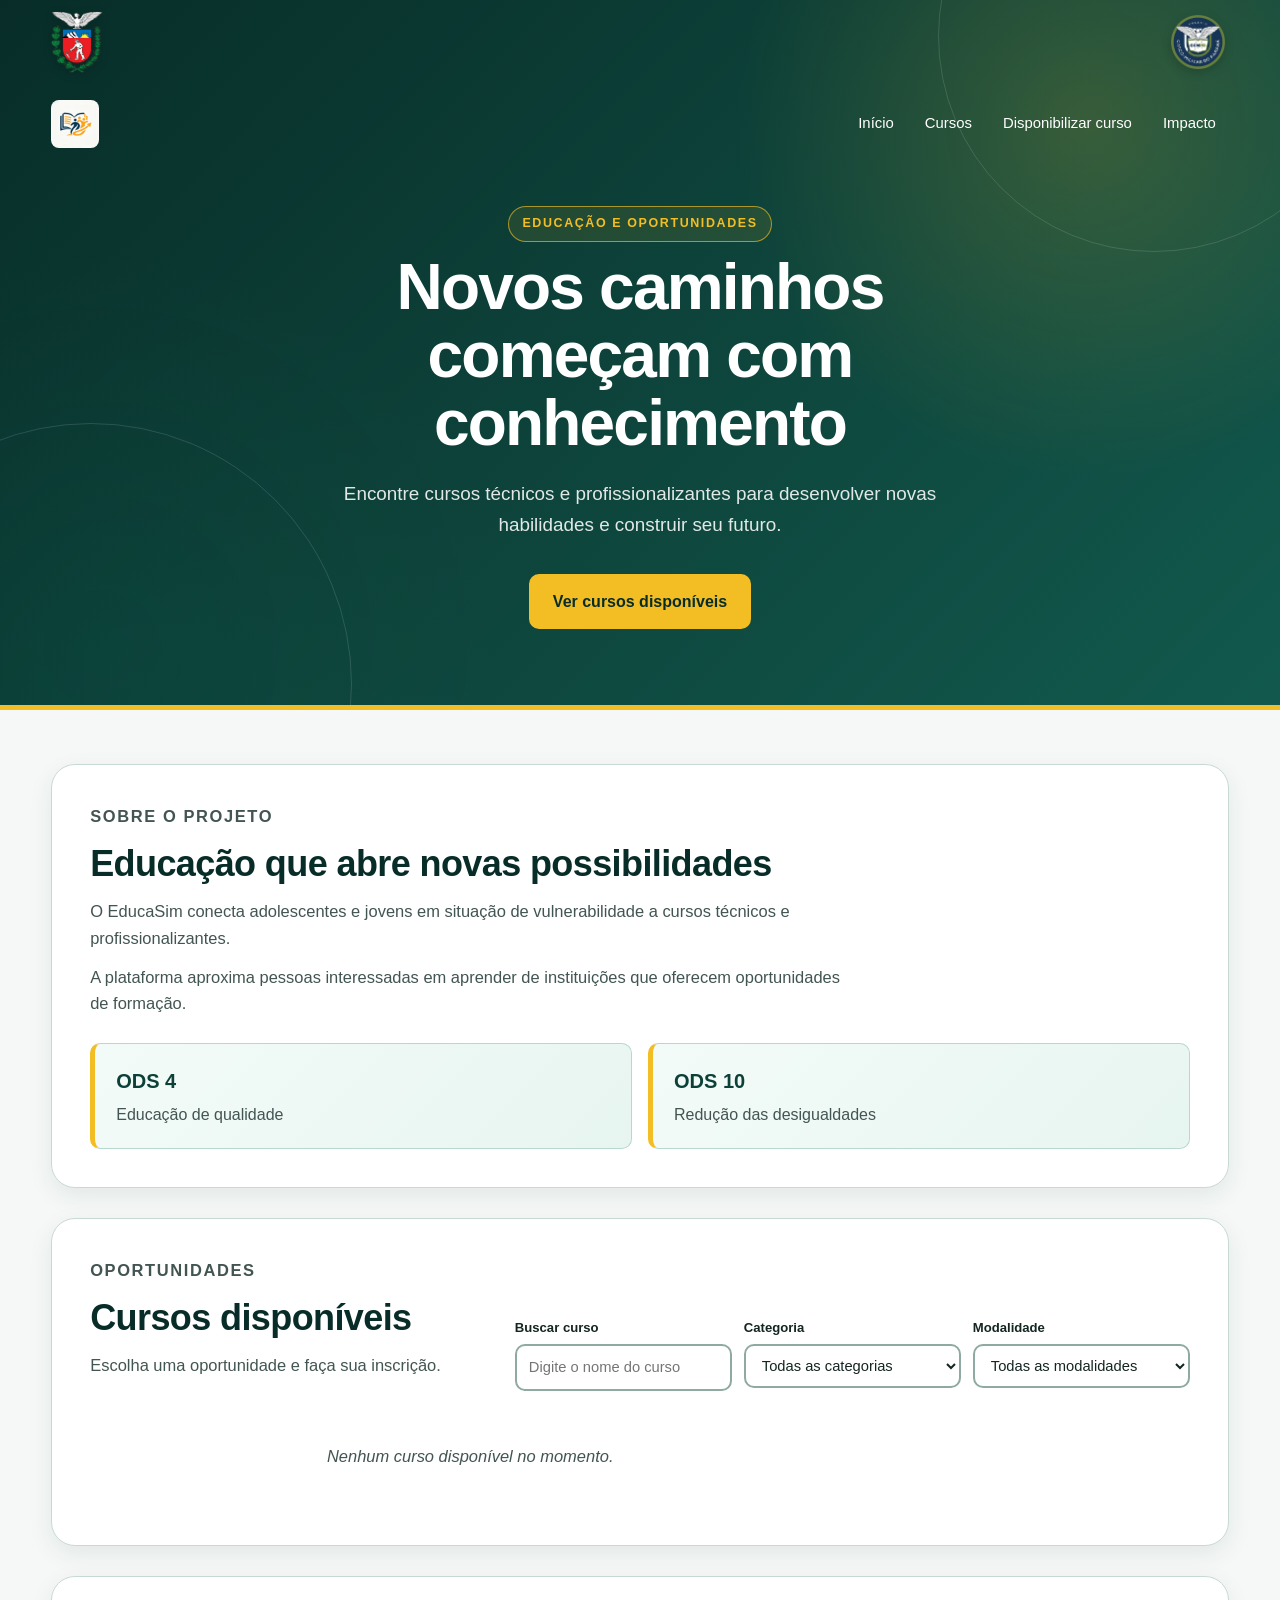
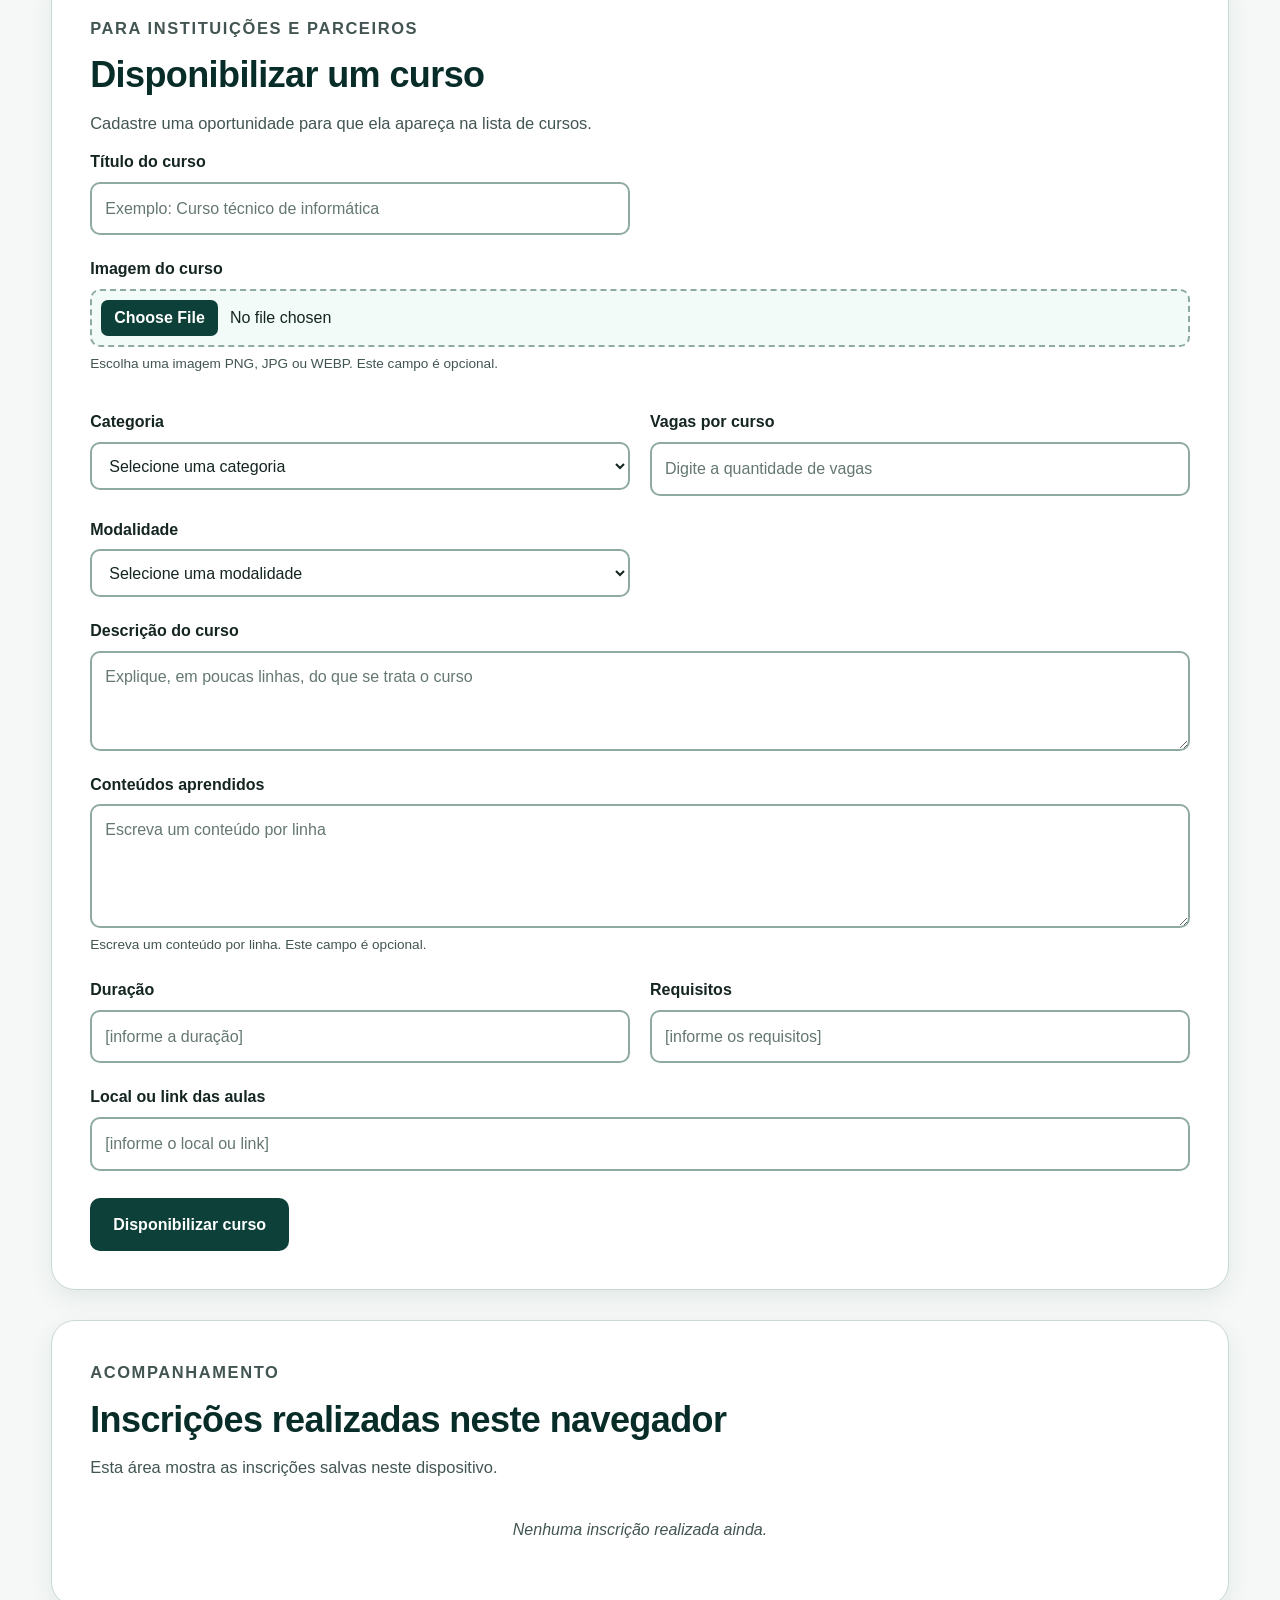
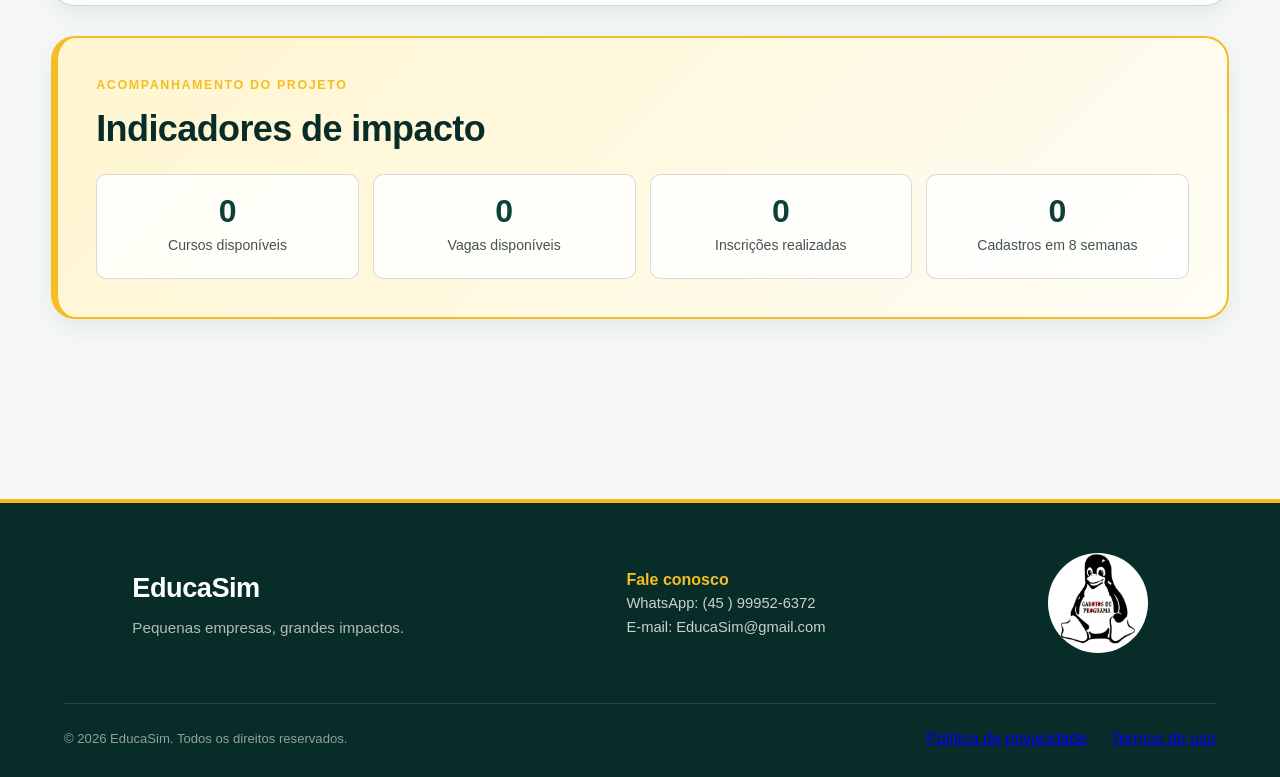
==== commit 056541ce: "Add files via upload" ====
--- a/index.html
+++ b/index.html
@@ -588,12 +588,6 @@
             <small>Pequenas empresas, grandes impactos.</small>
         </div>
 
-        <nav class="rodape-links" aria-label="Links do rodapé">
-            <a href="#inicio">Início</a>
-            <a href="#sobre">Sobre nós</a>
-            <a href="#servicos">Serviços</a>
-            <a href="#contato">Contato</a>
-        </nav>
 
         <div class="rodape-contato">
             <strong>Fale conosco</strong>
@@ -606,17 +600,15 @@
                 WhatsApp: (45 ) 99952-6372
             </a>
 
-            <a href="tel:+554599526372">
-                Telefone: (45) 99952-6372
+            <a href="mailto:contato@educasim.com.br">
+                E-mail: EducaSim@gmail.com
             </a>
-
-            <a href="mailto:contato@educasim.com.br">
-                E-mail: contato@gmail.com
-            </a>
-        </div>
-
-        <img src="imagens/logo.png" alt="Logo da EducaSim">
-
+        </div>
+
+        <div class="garotodeprograma">
+            <div class="grt-card"><a href="http://garotosdeprogama.onrender.com/"><img src="imagens/logo.png" alt="Logo da garotos de programa"></a></div>
+            
+        </div>
     </div>
 
     <div class="rodape-final">
--- a/style.css
+++ b/style.css
@@ -424,7 +424,6 @@
 
 .botao-destaque::after {
     margin-left: 9px;
-    content: "→";
     font-size: 1.2rem;
 }
 
@@ -456,10 +455,6 @@
     animation: subir-suave 0.5s cubic-bezier(0.22, 1, 0.36, 1) both;
 }
 
-main section:not(.destaque):hover {
-    box-shadow: var(--sombra-media);
-    transform: translateY(-2px);
-}
 
 main section:not(.destaque) h2 {
     margin-bottom: 14px;
@@ -500,10 +495,6 @@
     transition: transform var(--transicao), box-shadow var(--transicao);
 }
 
-.objetivo:hover {
-    box-shadow: var(--sombra-suave);
-    transform: translateY(-3px);
-}
 
 .objetivo strong {
     display: block;
@@ -581,11 +572,6 @@
     transition: border-color var(--transicao), box-shadow var(--transicao), transform var(--transicao);
 }
 
-.cartao-curso:hover {
-    border-color: var(--verde-700);
-    box-shadow: var(--sombra-media);
-    transform: translateY(-6px);
-}
 
 .cartao-curso h3 {
     margin-bottom: 15px;
@@ -646,6 +632,7 @@
     background-color: #687873;
     border-color: #687873;
     cursor: not-allowed;
+    
 }
 
 
@@ -691,6 +678,7 @@
 
 .campo input::placeholder {
     color: #647772;
+    transition: var(--transicao);
 }
 
 
@@ -726,6 +714,7 @@
 
 .campo-imagem input[type="file"]::file-selector-button:hover {
     background-color: var(--verde-700);
+    transition: var(--transicao);
 }
 
 .campo-imagem small {
@@ -922,13 +911,6 @@
     transition: background-color var(--transicao), border-color var(--transicao), transform var(--transicao), box-shadow var(--transicao);
 }
 
-.indicador:hover {
-    background-color: var(--branco);
-    border-color: rgba(8, 45, 40, 0.32);
-    box-shadow: var(--sombra-suave);
-    transform: translateY(-5px);
-}
-
 .cartao-inscricao {
     transition: background-color var(--transicao), border-color var(--transicao), box-shadow var(--transicao), transform var(--transicao);
 }
@@ -953,149 +935,186 @@
 }
 
 .rodape {
-    background: linear-gradient(
-        135deg,
-        var(--verde-950),
-        var(--verde-900)
-    );
+    margin-top: 80px;
+    background: var(--verde-950);
     color: var(--branco);
-    padding: 42px 20px 20px;
-    margin-top: 48px;
     border-top: 4px solid var(--amarelo-500);
-    box-shadow: var(--sombra-navbar);
 }
 
 .rodape-conteudo {
-    width: min(100%, 1200px);
-    margin: 0 auto;
-    display: grid;
-    grid-template-columns: 1.3fr 1fr 1.4fr auto;
-    align-items: start;
-    gap: 36px;
-}
-
-.rodape-marca,
-.rodape-contato {
+    display: flex;
+    grid-template-columns: 1.4fr 1fr auto;
+    align-items: center;
+    justify-content: space-around;
+    gap: 60px;
+    padding-top: 50px;
+    padding-bottom: 50px;
+}
+
+/* MARCA */
+
+.rodape-marca {
     display: flex;
     flex-direction: column;
     gap: 8px;
 }
 
 .rodape-marca strong {
+    font-size: 1.7rem;
+    font-weight: 700;
+    letter-spacing: -0.5px;
+}
+
+.rodape-marca small {
+    color: rgba(255, 255, 255, 0.68);
+    font-size: 0.95rem;
+    line-height: 1.5;
+}
+
+
+/* CONTATO */
+
+.rodape-contato {
+    position: relative;
+    align-items: center;
+    gap: 9px;
+}
+
+.rodape-contato strong {
+    margin-bottom: 5px;
+    font-size: 1rem;
     color: var(--amarelo-500);
-    font-size: 1.7rem;
-    font-weight: 800;
-}
-
-.rodape-marca small {
-    max-width: 220px;
-    color: var(--verde-100);
-    line-height: 1.5;
-}
-
-.rodape-links {
+}
+
+.rodape-contato a {
     display: flex;
-    flex-direction: column;
-    gap: 10px;
-}
-
-.rodape-links a,
-.rodape-contato a,
-.rodape-final a {
-    width: fit-content;
-    color: var(--verde-100);
+    color: rgba(255, 255, 255, 0.78);
     text-decoration: none;
-    transition: color var(--transicao);
-}
-
-.rodape-links a:hover,
-.rodape-contato a:hover,
-.rodape-final a:hover {
-    color: var(--amarelo-500);
-}
-
-.rodape-contato strong {
+    font-size: 0.92rem;
+
+    transition:
+        color var(--transicao),
+        transform var(--transicao);
+}
+
+.rodape-contato a:hover {
     color: var(--branco);
-    margin-bottom: 4px;
-}
-
-.rodape img {
-    width: 76px;
-    height: 76px;
+    transform: translateX(3px);
+}
+
+
+/* LOGO GAROTOS DE PROGRAMA */
+
+.rodape-conteudo > a {
+    display: flex;
+    align-items: flex-start;
+    justify-content: space-between;
+
+    opacity: 0.72;
+
+    transition:
+        opacity var(--transicao),
+        transform var(--transicao);
+}
+
+.rodape-conteudo > a:hover {
+    opacity: 1;
+    transform: translateY(-3px);
+}
+
+.rodape-conteudo > a img {
+    display: block;
+    width: 95px;
+    height: auto;
     object-fit: contain;
-    padding: 8px;
-    background-color: var(--branco);
-    border-radius: 50%;
-    box-shadow: var(--sombra-suave);
-    transition: transform var(--transicao);
-}
-
-.rodape img:hover {
-    transform: translateY(-4px) rotate(3deg);
-}
+}
+
+
+/* PARTE INFERIOR */
 
 .rodape-final {
-    width: min(100%, 1200px);
-    margin: 36px auto 0;
-    padding-top: 18px;
-    border-top: 1px solid rgba(231, 245, 240, 0.25);
+    width: min(1200px, 90%);
+    margin: 0 auto;
+
     display: flex;
+    align-items: center;
     justify-content: space-between;
-    align-items: center;
-    gap: 16px;
-    color: var(--verde-100);
+    gap: 30px;
+
+    padding: 22px 0 26px;
+
+    border-top: 1px solid rgba(255, 255, 255, 0.12);
+}
+
+.rodape-final small {
+    color: rgba(255, 255, 255, 0.55);
+    font-size: 0.82rem;
 }
 
 .rodape-final div {
     display: flex;
-    gap: 20px;
-}
-
-.rodape-final a,
-.rodape-final small {
-    font-size: 0.8rem;
-}
+    gap: 24px;
+}
+
+.rodape-contato{
+    color: rgba(255, 255, 255, 0.6);
+    text-decoration: none;
+    font-size: 0.82rem;
+    transition: color var(--transicao);
+}
+
+.rodape-contato:hover {
+    color: var(--amarelo-500);
+}
+
+.garotodeprograma img{
+    width: 100PX;
+    display: flex;
+    justify-content: center;
+    border-radius: 100%;
+}
+
+.garotodeprograma:hover{
+    transform: rotate(-10deg);
+    transition: 0.5s ease;
+    scale: 1.05;
+}
+
+
+
+/* RESPONSIVIDADE */
 
 @media (max-width: 800px) {
-    .rodape-conteudo {
-        grid-template-columns: repeat(2, 1fr);
-    }
-
-    .rodape img {
-        justify-self: end;
-    }
-}
-
-@media (max-width: 540px) {
+
     .rodape {
-        padding: 32px 16px 18px;
+        margin-top: 60px;
     }
 
     .rodape-conteudo {
         grid-template-columns: 1fr;
-        text-align: center;
-        justify-items: center;
-        gap: 28px;
-    }
-
-    .rodape-links,
-    .rodape-contato {
-        align-items: center;
-    }
-
-    .rodape img {
-        justify-self: center;
+        gap: 32px;
+
+        padding-top: 42px;
+        padding-bottom: 35px;
+    }
+
+    .rodape-conteudo > a {
+        justify-content: flex-start;
+    }
+
+    .rodape-conteudo > a img {
+        width: 85px;
     }
 
     .rodape-final {
         flex-direction: column;
-        text-align: center;
+        align-items: flex-start;
+        gap: 14px;
     }
 
     .rodape-final div {
-        flex-direction: column;
-        gap: 8px;
-        align-items: center;
+        flex-wrap: wrap;
+        gap: 10px 20px;
     }
 }
 
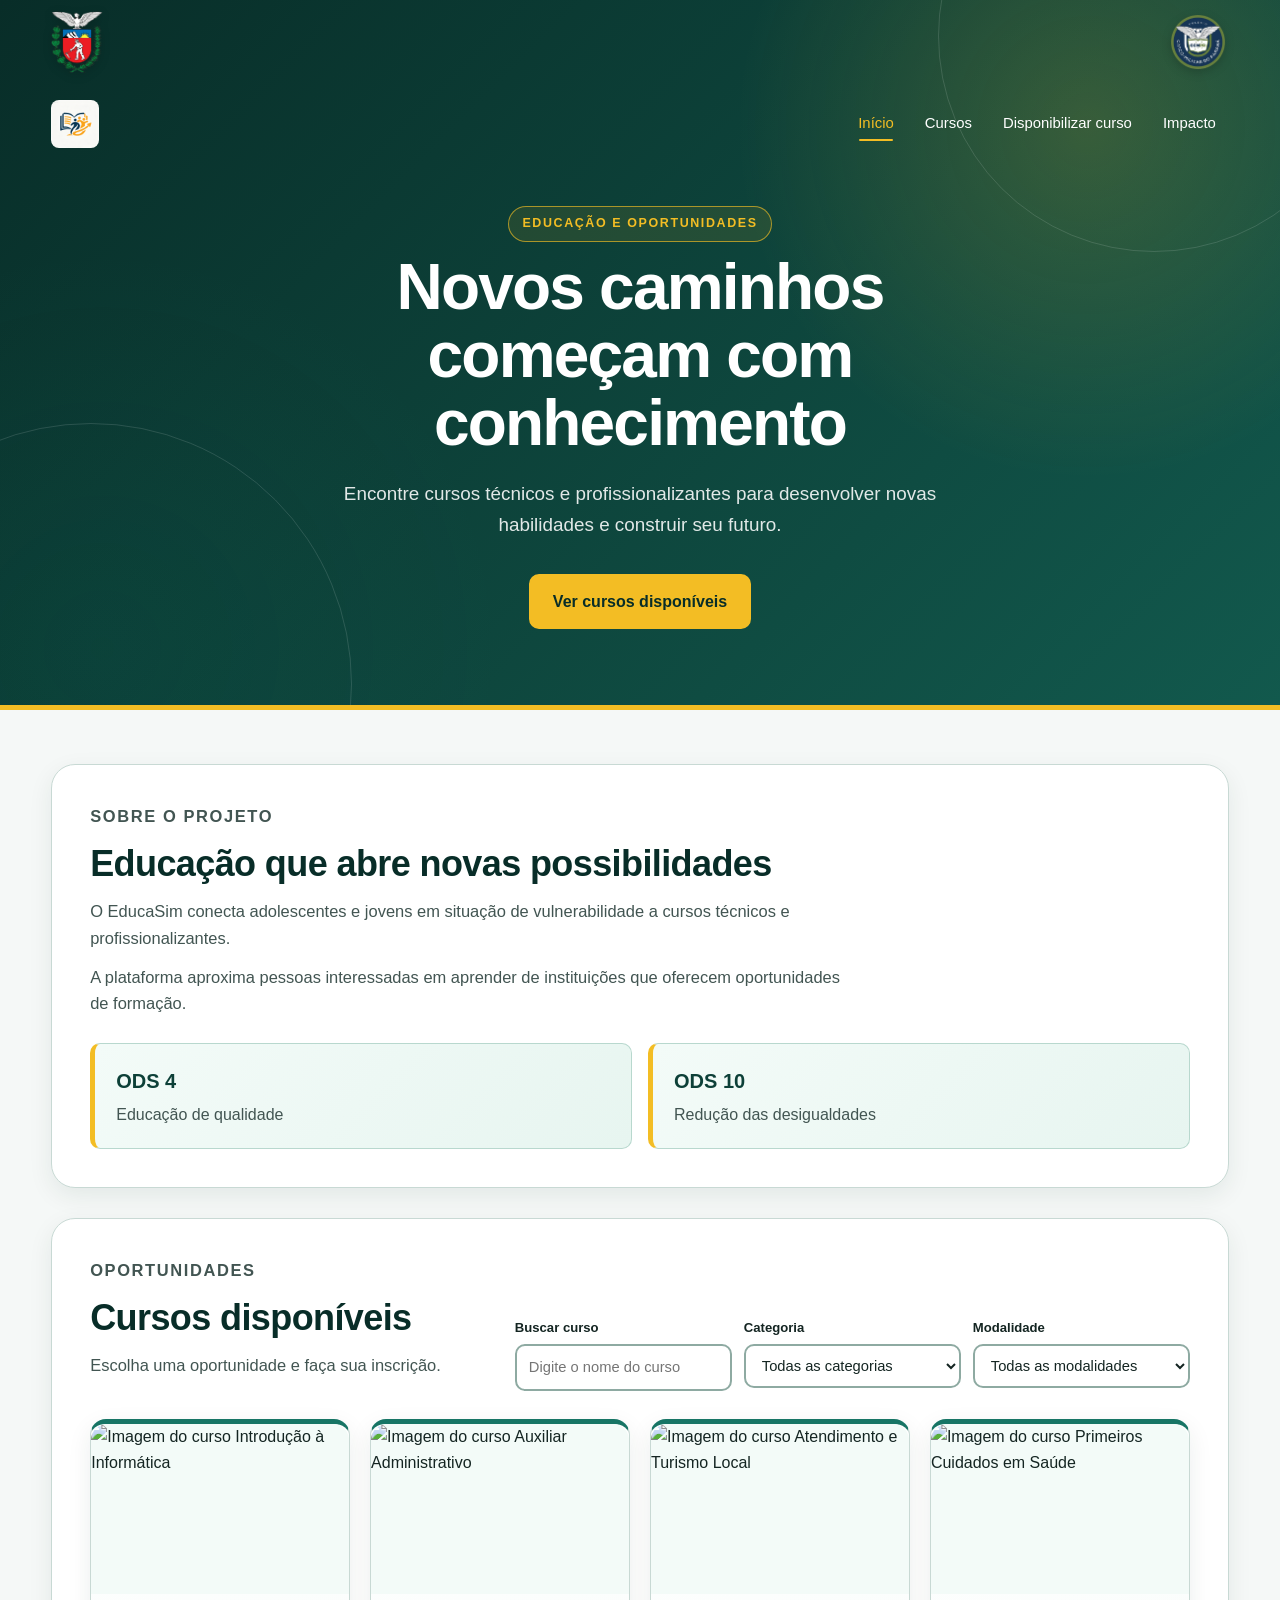
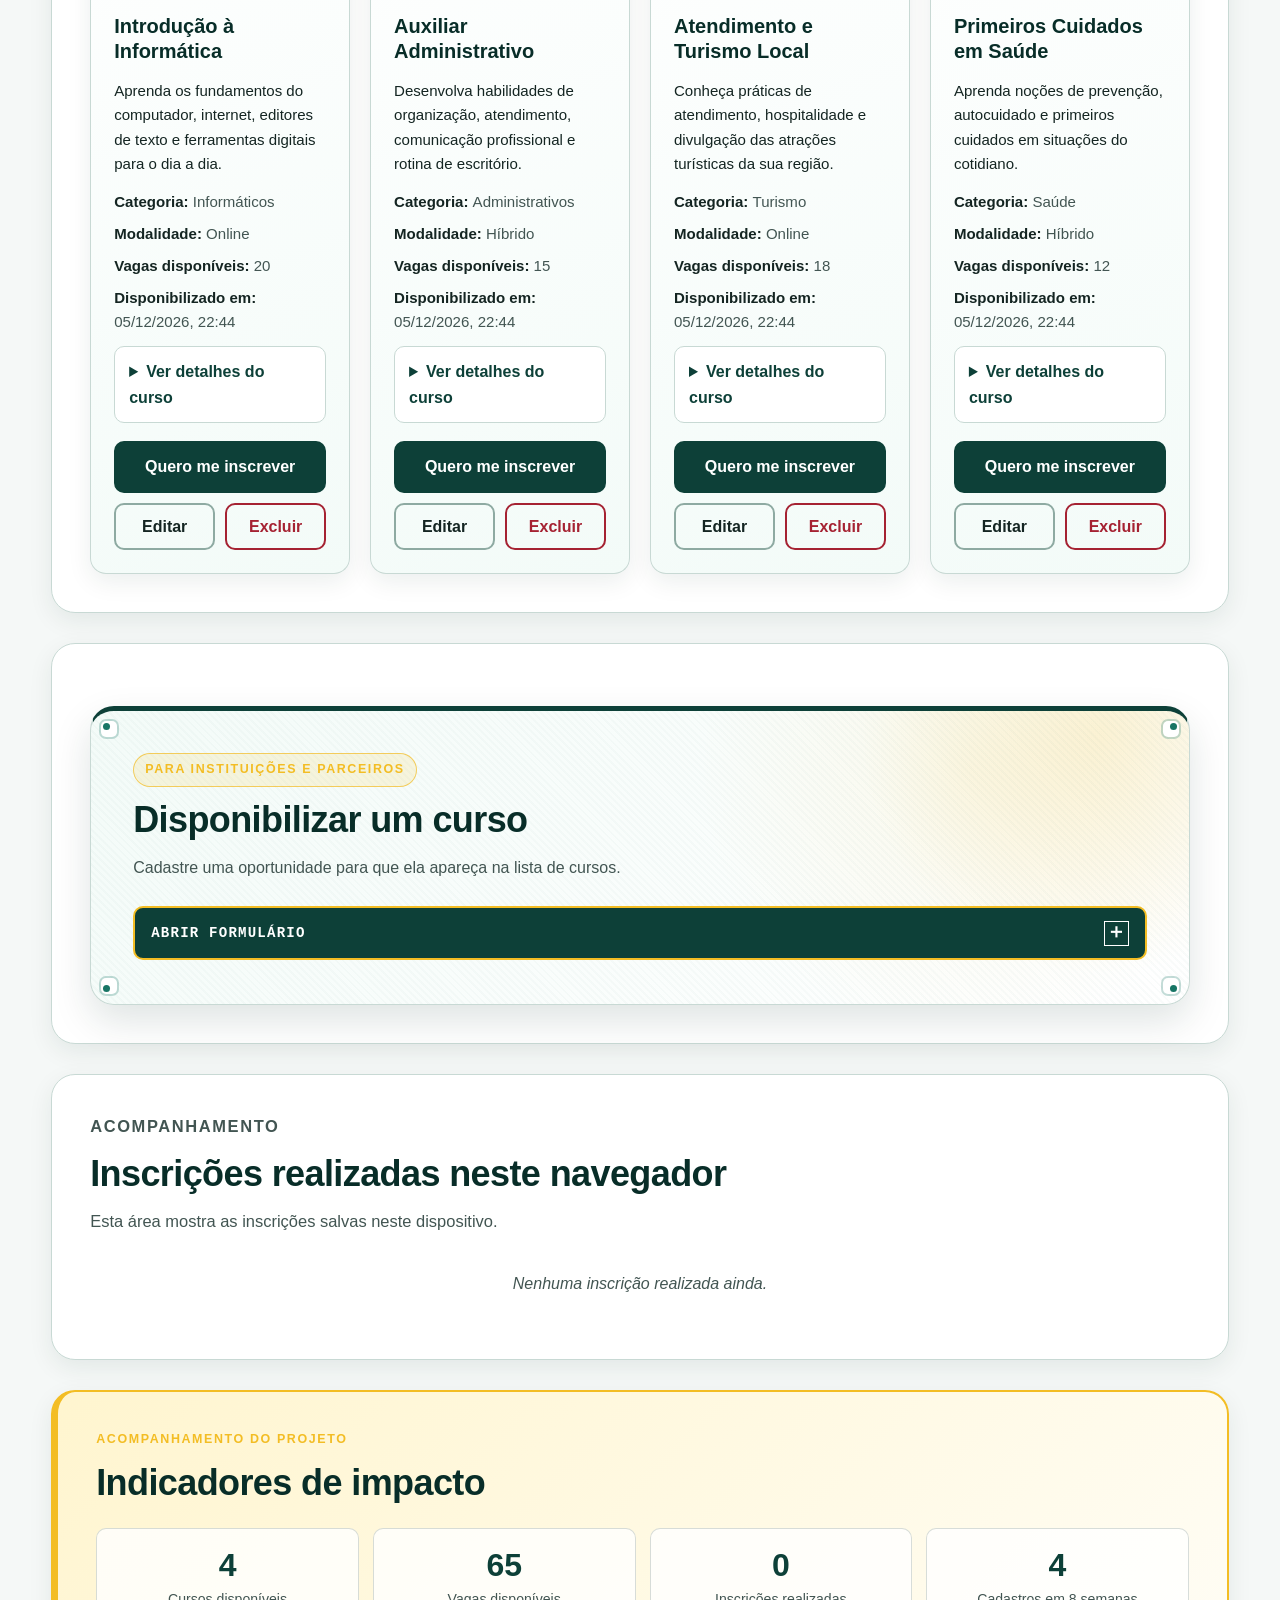
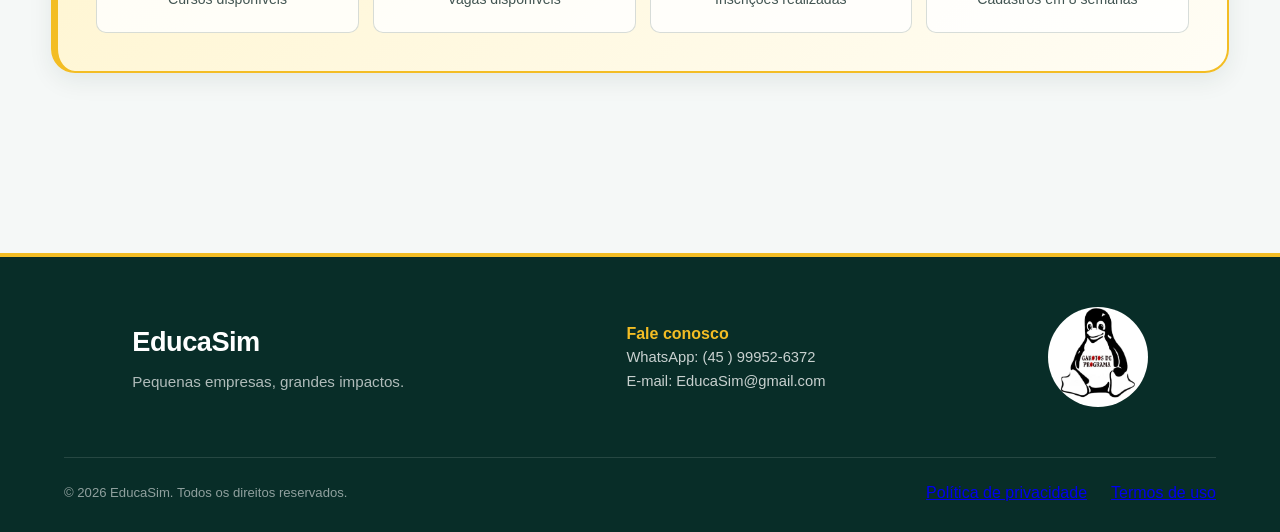
==== commit 92011705: "Add files via upload" ====
--- a/index.html
+++ b/index.html
@@ -215,15 +215,37 @@
 
             <!-- Formulário para disponibilizar cursos. -->
             <section class="secao-cadastro" id="cadastro-curso">
-                <p class="etiqueta-secao">Para instituições e parceiros</p>
-
-                <h2 id="tituloFormularioCurso">Disponibilizar um curso</h2>
-
-                <p>
-                    Cadastre uma oportunidade para que ela apareça na lista de cursos.
-                </p>
-
-                <form id="formularioCadastroCurso">
+                <div class="cadastro-painel">
+                    <span class="cadastro-type-accent">EDUCASIM // NOVA OPORTUNIDADE</span>
+
+                    <span class="cadastro-bracket cadastro-bracket-tl" aria-hidden="true"></span>
+                    <span class="cadastro-bracket cadastro-bracket-tr" aria-hidden="true"></span>
+                    <span class="cadastro-bracket cadastro-bracket-bl" aria-hidden="true"></span>
+                    <span class="cadastro-bracket cadastro-bracket-br" aria-hidden="true"></span>
+
+                    <span class="cadastro-rivet cadastro-rivet-1" aria-hidden="true"></span>
+                    <span class="cadastro-rivet cadastro-rivet-2" aria-hidden="true"></span>
+                    <span class="cadastro-rivet cadastro-rivet-3" aria-hidden="true"></span>
+                    <span class="cadastro-rivet cadastro-rivet-4" aria-hidden="true"></span>
+
+                    <div class="cadastro-textura" aria-hidden="true"></div>
+                    <div class="cadastro-cabecalho">
+                        <p class="etiqueta-secao">Para instituições e parceiros</p>
+
+                        <h2 id="tituloFormularioCurso">Disponibilizar um curso</h2>
+
+                        <p>
+                            Cadastre uma oportunidade para que ela apareça na lista de cursos.
+                        </p>
+                    </div>
+
+                    <button type="button" class="cadastro-toggle" id="botaoAbrirCadastro" aria-expanded="false" aria-controls="superficieCadastroCurso">
+                        <span class="cadastro-toggle-label">Abrir formulário</span>
+                        <span class="cadastro-toggle-icon" aria-hidden="true">＋</span>
+                    </button>
+
+                    <div class="cadastro-formulario-superficie" id="superficieCadastroCurso">
+                        <form id="formularioCadastroCurso">
                     <!-- Preenchido somente quando um curso está sendo editado. -->
                     <input type="hidden" id="cursoIdEdicao">
 
@@ -393,7 +415,11 @@
                             Cancelar edição
                         </button>
                     </div>
-                </form>
+                        </form>
+                    </div>
+
+                    <span class="cadastro-scan" aria-hidden="true"></span>
+                </div>
             </section>
 
             <!-- Formulário de inscrição do estudante. -->
--- a/style.css
+++ b/style.css
@@ -1788,3 +1788,815 @@
         top: 62px;
     }
 }
+
+
+/* ==================================================
+   PAINEL ANIMADO DO CADASTRO DE CURSO
+   Adaptação da referência brutalista à identidade do EducaSim.
+   ================================================== */
+.cadastro-painel {
+    position: relative;
+    isolation: isolate;
+    margin-top: 24px;
+    padding: clamp(24px, 4vw, 42px);
+    overflow: hidden;
+    background:
+        linear-gradient(135deg, rgba(8, 45, 40, 0.98), rgba(13, 64, 56, 0.97)),
+        var(--verde-950);
+    border: 7px solid var(--verde-950);
+    border-radius: 4px;
+    box-shadow:
+        10px 10px 0 rgba(8, 45, 40, 0.55),
+        20px 20px 0 rgba(8, 45, 40, 0.22);
+    transition:
+        transform 0.6s cubic-bezier(0.19, 1, 0.22, 1),
+        box-shadow 0.6s cubic-bezier(0.19, 1, 0.22, 1),
+        border-color 0.4s ease;
+}
+
+.cadastro-painel:hover,
+.cadastro-painel:focus-within {
+    transform: translate(-3px, -3px);
+    border-color: var(--amarelo-500);
+    box-shadow:
+        14px 14px 0 rgba(8, 45, 40, 0.6),
+        28px 28px 0 rgba(8, 45, 40, 0.24);
+}
+
+.cadastro-textura {
+    position: absolute;
+    inset: 0;
+    z-index: -1;
+    background:
+        repeating-linear-gradient(45deg, transparent 0 2px, rgba(255, 255, 255, 0.035) 2px 4px),
+        repeating-linear-gradient(-45deg, transparent 0 8px, rgba(243, 189, 36, 0.06) 8px 10px);
+    opacity: 0.65;
+    pointer-events: none;
+    transition: opacity 0.6s ease;
+}
+
+.cadastro-painel:hover .cadastro-textura,
+.cadastro-painel:focus-within .cadastro-textura {
+    opacity: 1;
+}
+
+.cadastro-type-accent {
+    position: absolute;
+    top: -25px;
+    left: 0;
+    color: var(--verde-900);
+    font-family: "Courier New", monospace;
+    font-size: 0.72rem;
+    font-weight: 800;
+    letter-spacing: 1.8px;
+    opacity: 0;
+    transform: translateY(8px);
+    transition: opacity 0.4s ease, transform 0.4s ease;
+}
+
+.cadastro-painel:hover .cadastro-type-accent,
+.cadastro-painel:focus-within .cadastro-type-accent {
+    opacity: 1;
+    transform: translateY(0);
+}
+
+.cadastro-cabecalho {
+    position: relative;
+    z-index: 2;
+    margin-bottom: 26px;
+}
+
+.cadastro-cabecalho .etiqueta-secao {
+    display: inline-flex;
+    padding: 6px 11px;
+    border: 1px solid rgba(243, 189, 36, 0.7);
+    border-radius: 999px;
+    background: rgba(243, 189, 36, 0.13);
+}
+
+.cadastro-cabecalho h2 {
+    color: var(--branco) !important;
+    text-shadow: 2px 2px 0 rgba(0, 0, 0, 0.28);
+}
+
+.cadastro-cabecalho > p:last-child {
+    color: rgba(255, 255, 255, 0.82) !important;
+}
+
+.cadastro-formulario-superficie {
+    position: relative;
+    z-index: 2;
+    padding: clamp(18px, 3vw, 30px);
+    background: rgba(255, 255, 255, 0.97);
+    border: 4px solid var(--amarelo-500);
+    border-radius: 2px;
+    box-shadow:
+        7px 7px 0 rgba(0, 0, 0, 0.27),
+        inset 0 0 0 1px rgba(8, 45, 40, 0.1);
+    transform: translateZ(0);
+    transition: box-shadow 0.6s cubic-bezier(0.19, 1, 0.22, 1), transform 0.6s cubic-bezier(0.19, 1, 0.22, 1);
+}
+
+.cadastro-painel:hover .cadastro-formulario-superficie,
+.cadastro-painel:focus-within .cadastro-formulario-superficie {
+    transform: translate(2px, 2px);
+    box-shadow:
+        10px 10px 0 rgba(0, 0, 0, 0.3),
+        inset 0 0 0 1px rgba(8, 45, 40, 0.1);
+}
+
+.cadastro-formulario-superficie form {
+    position: relative;
+    z-index: 2;
+}
+
+.cadastro-formulario-superficie .campo {
+    animation: cadastro-campo-entrada 0.55s both;
+}
+
+.cadastro-formulario-superficie .campo:nth-of-type(2) { animation-delay: 0.03s; }
+.cadastro-formulario-superficie .campo:nth-of-type(3) { animation-delay: 0.06s; }
+.cadastro-formulario-superficie .campo:nth-of-type(4) { animation-delay: 0.09s; }
+.cadastro-formulario-superficie .campo:nth-of-type(5) { animation-delay: 0.12s; }
+.cadastro-formulario-superficie .campo:nth-of-type(6) { animation-delay: 0.15s; }
+
+.cadastro-formulario-superficie .campo label {
+    font-family: "Courier New", monospace;
+    font-size: 0.9rem;
+    letter-spacing: 0.2px;
+    text-transform: uppercase;
+}
+
+.cadastro-formulario-superficie .campo input:not([type="checkbox"]),
+.cadastro-formulario-superficie .campo select,
+.cadastro-formulario-superficie .campo textarea {
+    border-radius: 2px;
+    border-width: 2px;
+}
+
+.cadastro-formulario-superficie .campo input:not([type="checkbox"]):focus,
+.cadastro-formulario-superficie .campo select:focus,
+.cadastro-formulario-superficie .campo textarea:focus {
+    transform: translate(-2px, -2px);
+    box-shadow: 5px 5px 0 rgba(8, 45, 40, 0.22), 0 0 0 3px rgba(243, 189, 36, 0.28);
+}
+
+.cadastro-formulario-superficie form button {
+    border-radius: 2px;
+    box-shadow: 4px 4px 0 var(--amarelo-500);
+}
+
+.cadastro-formulario-superficie form button:hover {
+    box-shadow: 6px 6px 0 var(--amarelo-500);
+}
+
+.cadastro-bracket {
+    position: absolute;
+    z-index: 4;
+    width: 22px;
+    height: 22px;
+    border: 4px solid var(--amarelo-500);
+    background: var(--branco);
+    transition: transform 0.4s cubic-bezier(0.68, -0.55, 0.265, 1.55), background 0.4s ease;
+}
+
+.cadastro-bracket-tl { top: -12px; left: -12px; border-right: 0; border-bottom: 0; }
+.cadastro-bracket-tr { top: -12px; right: -12px; border-left: 0; border-bottom: 0; }
+.cadastro-bracket-bl { bottom: -12px; left: -12px; border-right: 0; border-top: 0; }
+.cadastro-bracket-br { right: -12px; bottom: -12px; border-left: 0; border-top: 0; }
+
+.cadastro-painel:hover .cadastro-bracket,
+.cadastro-painel:focus-within .cadastro-bracket {
+    background: var(--verde-950);
+    transform: scale(1.35);
+}
+
+.cadastro-rivet {
+    position: absolute;
+    z-index: 4;
+    width: 9px;
+    height: 9px;
+    border: 2px solid var(--verde-950);
+    border-radius: 50%;
+    background: var(--amarelo-500);
+    transition: transform 0.3s ease, background 0.3s ease;
+}
+
+.cadastro-rivet-1 { top: 12px; left: 12px; }
+.cadastro-rivet-2 { top: 12px; right: 12px; }
+.cadastro-rivet-3 { bottom: 12px; left: 12px; }
+.cadastro-rivet-4 { right: 12px; bottom: 12px; }
+
+.cadastro-painel:hover .cadastro-rivet,
+.cadastro-painel:focus-within .cadastro-rivet {
+    background: var(--branco);
+    transform: scale(1.45);
+}
+
+.cadastro-scan {
+    position: absolute;
+    top: 0;
+    left: -15%;
+    z-index: 3;
+    width: 4px;
+    height: 100%;
+    background: linear-gradient(180deg, transparent, var(--amarelo-500), transparent);
+    opacity: 0;
+    pointer-events: none;
+}
+
+.cadastro-painel:hover .cadastro-scan,
+.cadastro-painel:focus-within .cadastro-scan {
+    opacity: 0.85;
+    animation: cadastro-scan 0.9s cubic-bezier(0.25, 0.46, 0.45, 0.94) both;
+}
+
+@keyframes cadastro-scan {
+    from { left: -15%; }
+    to { left: 115%; }
+}
+
+@keyframes cadastro-campo-entrada {
+    from { opacity: 0.72; transform: translateY(7px); }
+    to { opacity: 1; transform: translateY(0); }
+}
+
+@media (max-width: 600px) {
+    .cadastro-painel {
+        margin-right: 4px;
+        margin-bottom: 8px;
+        padding: 22px 14px;
+        border-width: 5px;
+        box-shadow: 7px 7px 0 rgba(8, 45, 40, 0.5);
+    }
+
+    .cadastro-formulario-superficie {
+        padding: 15px 12px;
+        border-width: 3px;
+        box-shadow: 5px 5px 0 rgba(0, 0, 0, 0.27);
+    }
+
+    .cadastro-painel:hover,
+    .cadastro-painel:focus-within {
+        transform: translate(-1px, -1px);
+        box-shadow: 8px 8px 0 rgba(8, 45, 40, 0.55);
+    }
+}
+
+@media (prefers-reduced-motion: reduce) {
+    .cadastro-formulario-superficie .campo {
+        animation: none;
+    }
+
+    .cadastro-scan {
+        display: none;
+    }
+}
+
+
+/* ==================================================
+   ESTADO RECOLHIDO DO FORMULÁRIO
+   Desktop: abre com hover/foco. Celular: abre pelo botão.
+   ================================================== */
+.cadastro-toggle {
+    position: relative;
+    z-index: 5;
+    display: flex;
+    align-items: center;
+    justify-content: space-between;
+    width: 100%;
+    min-height: 54px;
+    margin-top: 10px;
+    padding: 12px 16px;
+    border: 2px solid var(--amarelo-500);
+    border-radius: 2px;
+    background: rgba(243, 189, 36, 0.12);
+    color: var(--branco);
+    font-family: "Courier New", monospace;
+    font-size: 0.88rem;
+    font-weight: 800;
+    letter-spacing: 1.2px;
+    text-align: left;
+    text-transform: uppercase;
+    cursor: pointer;
+    transition: background-color 0.3s ease, color 0.3s ease, transform 0.3s ease;
+}
+
+.cadastro-toggle:hover,
+.cadastro-toggle:focus-visible {
+    background: var(--amarelo-500);
+    color: var(--verde-950);
+    transform: translate(-2px, -2px);
+}
+
+.cadastro-toggle-icon {
+    display: inline-grid;
+    width: 25px;
+    height: 25px;
+    place-items: center;
+    border: 1px solid currentColor;
+    font-size: 1.25rem;
+    line-height: 1;
+    transition: transform 0.45s cubic-bezier(0.19, 1, 0.22, 1);
+}
+
+.cadastro-painel.aberto .cadastro-toggle-icon {
+    transform: rotate(45deg);
+}
+
+.cadastro-formulario-superficie {
+    max-height: 0;
+    margin-top: 0;
+    padding-top: 0;
+    padding-bottom: 0;
+    overflow: hidden;
+    opacity: 0;
+    pointer-events: none;
+    transform: translateY(-16px) scale(0.985);
+    transition:
+        max-height 0.7s cubic-bezier(0.19, 1, 0.22, 1),
+        margin-top 0.6s ease,
+        padding-top 0.6s ease,
+        padding-bottom 0.6s ease,
+        opacity 0.35s ease,
+        transform 0.6s cubic-bezier(0.19, 1, 0.22, 1);
+}
+
+@media (min-width: 701px) {
+    .cadastro-painel:hover .cadastro-formulario-superficie,
+    .cadastro-painel:focus-within .cadastro-formulario-superficie,
+    .cadastro-painel.aberto .cadastro-formulario-superficie {
+        max-height: 1900px;
+        margin-top: 18px;
+        padding-top: clamp(18px, 3vw, 30px);
+        padding-bottom: clamp(18px, 3vw, 30px);
+        opacity: 1;
+        pointer-events: auto;
+        transform: translate(2px, 2px) scale(1);
+    }
+}
+
+@media (max-width: 700px) {
+    .cadastro-formulario-superficie {
+        max-height: 0;
+    }
+
+    .cadastro-painel.aberto .cadastro-formulario-superficie {
+        max-height: 2200px;
+        margin-top: 18px;
+        padding-top: 15px;
+        padding-bottom: 15px;
+        opacity: 1;
+        pointer-events: auto;
+        transform: translate(0, 0) scale(1);
+    }
+}
+
+
+/* ==================================================
+   AJUSTE FINAL DE IDENTIDADE EDUCASIM
+   Bordas arredondadas, sombras suaves e fechamento explícito.
+   ================================================== */
+.cadastro-painel {
+    border: 2px solid rgba(243, 189, 36, 0.8);
+    border-radius: var(--raio-lg);
+    box-shadow: var(--sombra-media);
+}
+
+.cadastro-painel:hover,
+.cadastro-painel:focus-within {
+    border-color: var(--amarelo-500);
+    box-shadow: 0 20px 42px rgba(8, 45, 40, 0.25);
+}
+
+.cadastro-formulario-superficie {
+    border: 1px solid var(--borda);
+    border-radius: var(--raio-md);
+    box-shadow: var(--sombra-suave);
+}
+
+.cadastro-toggle {
+    border-radius: var(--raio-sm);
+    box-shadow: none;
+}
+
+.cadastro-toggle:hover,
+.cadastro-toggle:focus-visible {
+    transform: translateY(-2px);
+    box-shadow: 0 8px 18px rgba(8, 45, 40, 0.16);
+}
+
+.cadastro-formulario-superficie form button {
+    border-radius: var(--raio-sm);
+    box-shadow: none;
+}
+
+.cadastro-formulario-superficie form button:hover {
+    box-shadow: var(--sombra-suave);
+}
+
+.cadastro-formulario-superficie .campo input:not([type="checkbox"]),
+.cadastro-formulario-superficie .campo select,
+.cadastro-formulario-superficie .campo textarea {
+    border-radius: var(--raio-sm);
+}
+
+.cadastro-formulario-superficie .campo input:not([type="checkbox"]):focus,
+.cadastro-formulario-superficie .campo select:focus,
+.cadastro-formulario-superficie .campo textarea:focus {
+    transform: none;
+    box-shadow: 0 0 0 4px rgba(243, 189, 36, 0.28);
+}
+
+.cadastro-bracket {
+    width: 16px;
+    height: 16px;
+    border-width: 3px;
+    border-radius: 5px;
+    background: transparent;
+}
+
+.cadastro-bracket-tl,
+.cadastro-bracket-tr,
+.cadastro-bracket-bl,
+.cadastro-bracket-br {
+    border: 0;
+    background: rgba(255, 255, 255, 0.7);
+    box-shadow: 0 0 0 2px rgba(243, 189, 36, 0.55);
+}
+
+.cadastro-bracket-tl { top: 10px; left: 10px; }
+.cadastro-bracket-tr { top: 10px; right: 10px; }
+.cadastro-bracket-bl { bottom: 10px; left: 10px; }
+.cadastro-bracket-br { right: 10px; bottom: 10px; }
+
+.cadastro-painel:hover .cadastro-bracket,
+.cadastro-painel:focus-within .cadastro-bracket {
+    background: var(--amarelo-500);
+    transform: scale(1.12);
+}
+
+.cadastro-rivet {
+    width: 7px;
+    height: 7px;
+    border: 0;
+    background: rgba(255, 255, 255, 0.7);
+}
+
+/* O clique em Fechar tem prioridade sobre o hover do mouse. */
+.cadastro-painel.fechado .cadastro-formulario-superficie {
+    max-height: 0 !important;
+    margin-top: 0 !important;
+    padding-top: 0 !important;
+    padding-bottom: 0 !important;
+    opacity: 0 !important;
+    pointer-events: none !important;
+    transform: translateY(-16px) scale(0.985) !important;
+}
+
+@media (max-width: 600px) {
+    .cadastro-painel {
+        border-radius: var(--raio-md);
+        box-shadow: var(--sombra-media);
+    }
+
+    .cadastro-formulario-superficie {
+        border-radius: var(--raio-sm);
+    }
+}
+
+
+/* ==================================================
+   ACABAMENTO VISUAL FINAL DO EDUCASIM
+   Mantém a animação, mas usa o mesmo cartão claro da página.
+   ================================================== */
+.cadastro-painel {
+    background:
+        radial-gradient(circle at 92% 8%, rgba(243, 189, 36, 0.16), transparent 15rem),
+        linear-gradient(135deg, var(--verde-50), var(--branco));
+    border: 1px solid var(--borda);
+    border-top: 5px solid var(--verde-900);
+    color: var(--texto);
+    box-shadow: var(--sombra-media);
+}
+
+.cadastro-painel:hover,
+.cadastro-painel:focus-within {
+    border-color: var(--borda-forte);
+    border-top-color: var(--amarelo-500);
+    box-shadow: 0 20px 42px rgba(8, 45, 40, 0.18);
+}
+
+.cadastro-textura {
+    background:
+        repeating-linear-gradient(45deg, transparent 0 3px, rgba(18, 89, 77, 0.025) 3px 5px),
+        radial-gradient(circle at 80% 20%, rgba(243, 189, 36, 0.08), transparent 17rem);
+    opacity: 1;
+}
+
+.cadastro-cabecalho h2 {
+    color: var(--verde-950) !important;
+    text-shadow: none;
+}
+
+.cadastro-cabecalho > p:last-child {
+    color: var(--texto-suave) !important;
+}
+
+.cadastro-type-accent {
+    color: var(--verde-700);
+}
+
+.cadastro-toggle {
+    background: var(--verde-900);
+    color: var(--branco);
+}
+
+.cadastro-toggle:hover,
+.cadastro-toggle:focus-visible {
+    background: var(--amarelo-500);
+    color: var(--verde-950);
+}
+
+.cadastro-bracket-tl,
+.cadastro-bracket-tr,
+.cadastro-bracket-bl,
+.cadastro-bracket-br {
+    background: var(--branco);
+    box-shadow: 0 0 0 2px rgba(23, 117, 101, 0.25);
+}
+
+.cadastro-painel:hover .cadastro-bracket,
+.cadastro-painel:focus-within .cadastro-bracket {
+    background: var(--amarelo-500);
+}
+
+.cadastro-rivet {
+    background: var(--verde-700);
+}
+
+.cadastro-painel:hover .cadastro-rivet,
+.cadastro-painel:focus-within .cadastro-rivet {
+    background: var(--amarelo-500);
+}
+
+
+/* ==================================================
+   CONTROLE EXCLUSIVO PELO BOTÃO
+   O formulário não abre mais com hover ou foco no painel.
+   ================================================== */
+.cadastro-painel:not(.aberto) .cadastro-formulario-superficie {
+    max-height: 0 !important;
+    margin-top: 0 !important;
+    padding-top: 0 !important;
+    padding-bottom: 0 !important;
+    opacity: 0 !important;
+    pointer-events: none !important;
+    transform: translateY(-16px) scale(0.985) !important;
+}
+
+.cadastro-painel.aberto .cadastro-formulario-superficie {
+    max-height: 2200px !important;
+    margin-top: 18px !important;
+    padding-top: clamp(18px, 3vw, 30px) !important;
+    padding-bottom: clamp(18px, 3vw, 30px) !important;
+    opacity: 1 !important;
+    pointer-events: auto !important;
+    transform: translate(0, 0) scale(1) !important;
+}
+
+.cadastro-painel:hover,
+.cadastro-painel:focus-within {
+    transform: none;
+}
+
+.cadastro-painel:hover .cadastro-scan,
+.cadastro-painel:focus-within .cadastro-scan {
+    animation: none;
+    opacity: 0;
+}
+
+
+/* ==================================================
+   ANIMAÇÃO DA PRÉVIA DA IMAGEM
+   ================================================== */
+#previaImagemCurso {
+    overflow: hidden;
+    border-radius: var(--raio-md);
+}
+
+#previaImagemCurso img {
+    animation: aparecer-previa 0.55s cubic-bezier(0.22, 1, 0.36, 1) both;
+    border-radius: var(--raio-md);
+    transform-origin: center;
+}
+
+#previaImagemCurso img:hover {
+    transform: scale(1.025);
+    transition: transform var(--transicao), box-shadow var(--transicao);
+    box-shadow: var(--sombra-media);
+}
+
+@keyframes aparecer-previa {
+    from {
+        opacity: 0;
+        transform: scale(0.94) translateY(10px);
+    }
+    to {
+        opacity: 1;
+        transform: scale(1) translateY(0);
+    }
+}
+
+/* ==================================================
+   NAVEGAÇÃO REFINADA
+   Sublinhado animado e seção ativa.
+   ================================================== */
+.menu a {
+    position: relative;
+    transition:
+        background-color var(--transicao),
+        border-color var(--transicao),
+        color var(--transicao),
+        transform var(--transicao);
+}
+
+.menu a::after {
+    position: absolute;
+    right: 13px;
+    bottom: 4px;
+    left: 13px;
+    height: 2px;
+    border-radius: 999px;
+    background-color: var(--amarelo-500);
+    content: "";
+    opacity: 0;
+    transform: scaleX(0);
+    transform-origin: center;
+    transition: opacity 0.28s ease, transform 0.28s ease;
+}
+
+.menu a:hover,
+.menu a.ativo {
+    color: var(--amarelo-500);
+}
+
+.menu a:hover::after,
+.menu a.ativo::after {
+    opacity: 1;
+    transform: scaleX(1);
+}
+
+.menu a:hover {
+    transform: translateY(-1px);
+}
+
+.barra-navegacao {
+    will-change: min-height, padding, background-color, box-shadow;
+}
+
+@media (max-width: 600px) {
+    .menu a::after {
+        right: 12px;
+        bottom: 6px;
+        left: 12px;
+    }
+}
+
+@media (prefers-reduced-motion: reduce) {
+    #previaImagemCurso img,
+    .menu a,
+    .menu a::after {
+        animation: none;
+        transition: none;
+    }
+}
+
+
+/* ==================================================
+   FILTROS DE CURSOS
+   Atualização suave da lista e destaque do filtro ativo.
+   ================================================== */
+.campo-filtro {
+    transition: transform var(--transicao), opacity var(--transicao);
+}
+
+.campo-filtro.ativo {
+    transform: translateY(-2px);
+}
+
+.campo-filtro.ativo label {
+    color: var(--verde-700);
+}
+
+.campo-filtro.ativo input,
+.campo-filtro.ativo select {
+    background-color: var(--verde-50);
+    border-color: var(--verde-700);
+    box-shadow: 0 0 0 4px rgba(243, 189, 36, 0.2);
+}
+
+.filtros-cursos.filtro-ativo {
+    position: relative;
+}
+
+.filtros-cursos.filtro-ativo::after {
+    display: block;
+    grid-column: 1 / -1;
+    color: var(--verde-700);
+    content: "Filtros aplicados";
+    font-size: 0.76rem;
+    font-weight: 800;
+    letter-spacing: 0.6px;
+    opacity: 0;
+    animation: aviso-filtro 0.45s ease forwards;
+}
+
+#listaCursos.atualizando {
+    animation: atualizar-lista-cursos 0.46s cubic-bezier(0.22, 1, 0.36, 1) both;
+}
+
+#listaCursos.atualizando .cartao-curso,
+#listaCursos.atualizando .mensagem-vazia {
+    animation: surgir-resultado-filtro 0.46s cubic-bezier(0.22, 1, 0.36, 1) both;
+}
+
+@keyframes atualizar-lista-cursos {
+    0% {
+        opacity: 0.42;
+        transform: translateY(5px);
+    }
+    100% {
+        opacity: 1;
+        transform: translateY(0);
+    }
+}
+
+@keyframes surgir-resultado-filtro {
+    from {
+        opacity: 0;
+        transform: translateY(10px) scale(0.98);
+    }
+    to {
+        opacity: 1;
+        transform: translateY(0) scale(1);
+    }
+}
+
+@keyframes aviso-filtro {
+    from { opacity: 0; transform: translateY(-4px); }
+    to { opacity: 1; transform: translateY(0); }
+}
+
+@media (max-width: 600px) {
+    .filtros-cursos.filtro-ativo::after {
+        margin-top: 2px;
+    }
+}
+
+@media (prefers-reduced-motion: reduce) {
+    .campo-filtro,
+    #listaCursos.atualizando,
+    #listaCursos.atualizando .cartao-curso,
+    #listaCursos.atualizando .mensagem-vazia,
+    .filtros-cursos.filtro-ativo::after {
+        animation: none;
+        transition: none;
+    }
+}
+
+
+/* ==================================================
+   CARTÕES INDEPENDENTES
+   Cada cartão cresce sozinho ao abrir seus detalhes.
+   ================================================== */
+#listaCursos {
+    align-items: start;
+}
+
+.cartao-curso {
+    align-self: start;
+    min-height: 0;
+    height: fit-content;
+}
+
+
+/* ==================================================
+   IMAGENS TEMÁTICAS DOS CARTÕES
+   ================================================== */
+.imagem-cartao-curso {
+    display: block;
+    background-color: var(--verde-50);
+    transition: transform 0.45s cubic-bezier(0.22, 1, 0.36, 1), filter 0.45s ease;
+}
+
+.cartao-curso:hover .imagem-cartao-curso {
+    filter: saturate(1.08);
+    transform: scale(1.025);
+}
+
+@media (prefers-reduced-motion: reduce) {
+    .imagem-cartao-curso {
+        transition: none;
+    }
+}
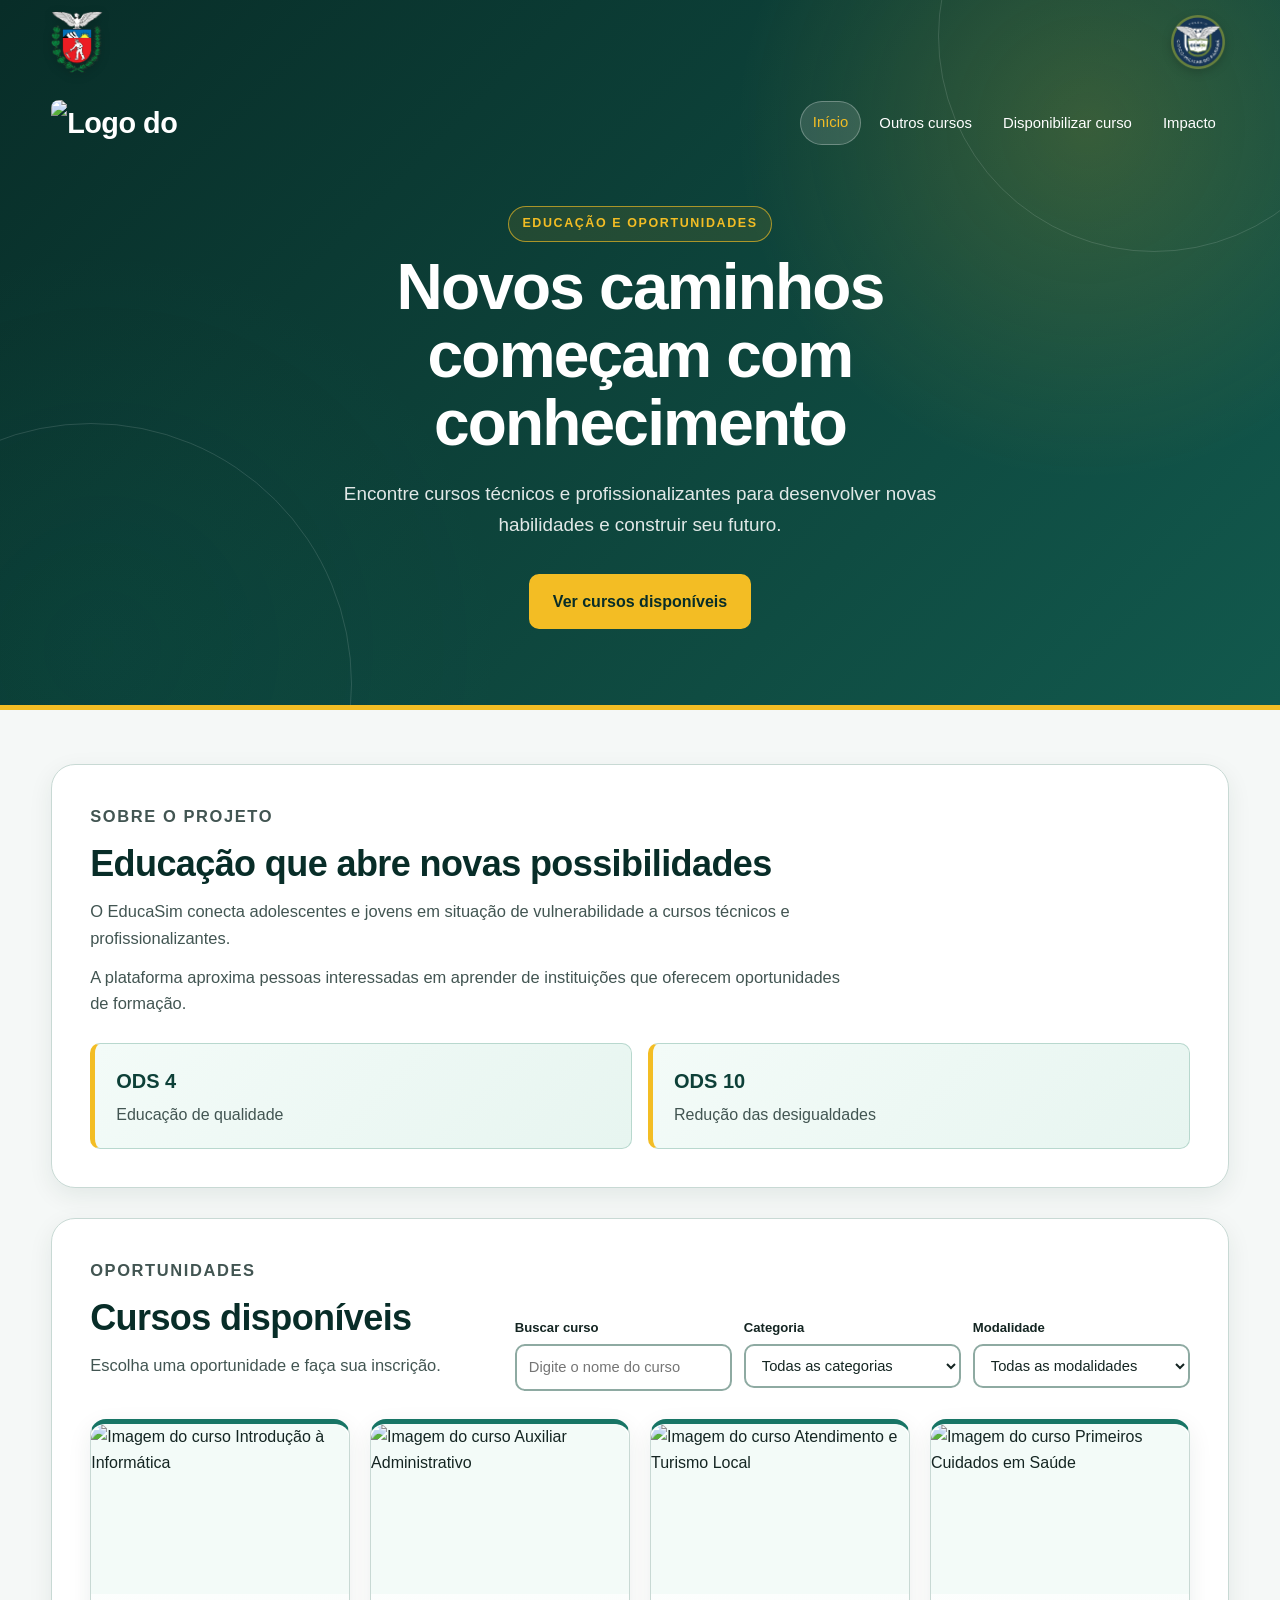
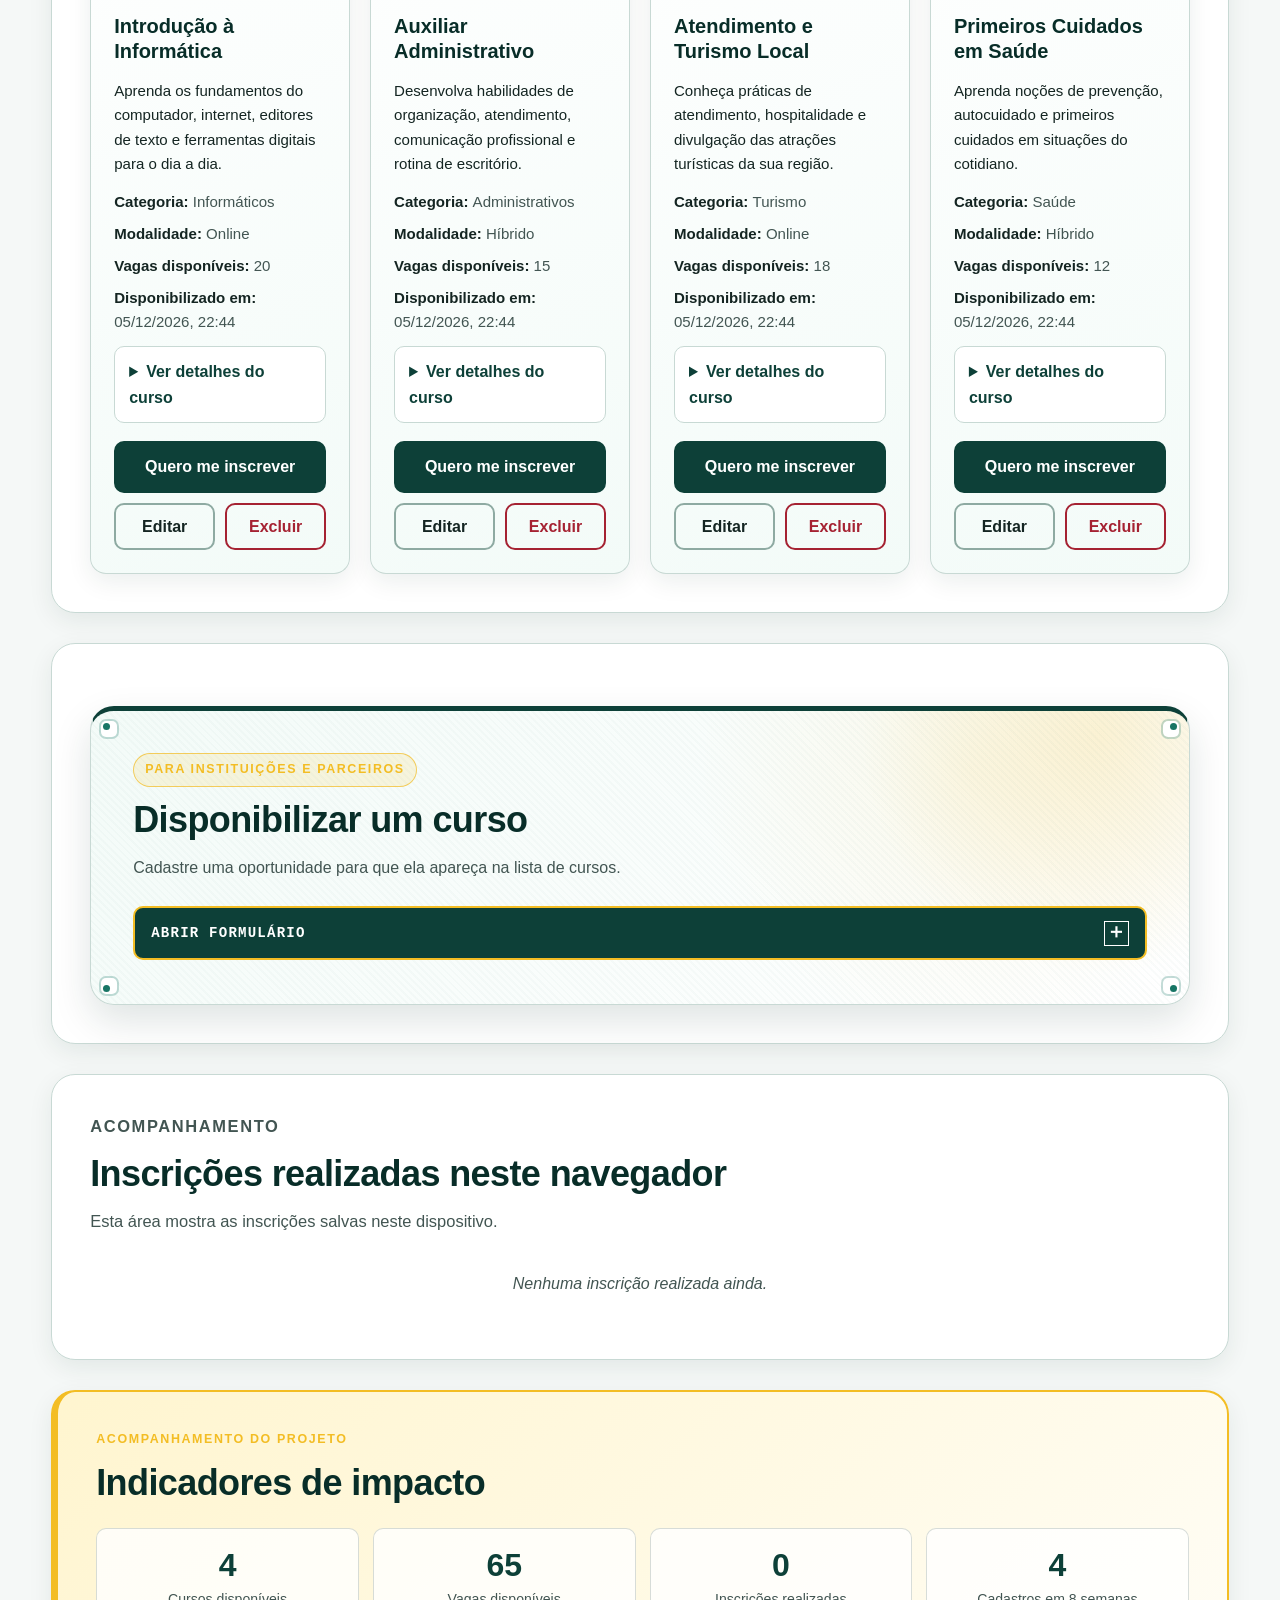
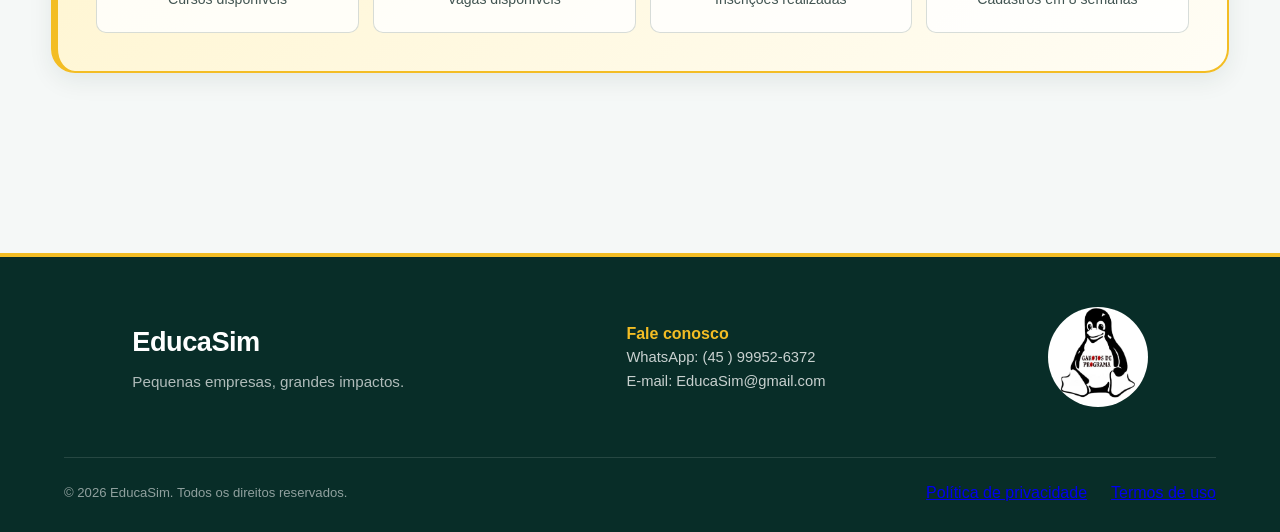
==== commit 441824c2: "Add files via upload" ====
--- a/index.html
+++ b/index.html
@@ -58,7 +58,7 @@
                 <a class="logo" href="#topo" aria-label="Voltar para o início do EducaSim">
                     <img
                         class="logo-imagem"
-                        src="imagens/logo.jpg"
+                        src="imagens/logo-site.jpg"
                         alt="Logo do EducaSim"
                     >
                 </a>
@@ -88,7 +88,7 @@
                         </li>
 
                         <li>
-                            <a href="#cursos">Cursos</a>
+                            <a href="#cursos">Outros cursos</a>
                         </li>
 
                         <li>
@@ -652,4 +652,4 @@
     <script src="script.js"></script>
 </body>
 
-</html>+</html>
--- a/style.css
+++ b/style.css
@@ -2600,3 +2600,80 @@
         transition: none;
     }
 }
+
+
+/* ==================================================
+   AJUSTES DE INTERAÇÃO DOS CARDS
+   Hover no cartão sem ampliar a imagem do curso.
+   ================================================== */
+
+/* Remove qualquer seta decorativa do botão principal. */
+.botao-destaque::after {
+    display: none;
+    content: none;
+}
+
+/* O cartão reage com elevação, cor e sombra; a imagem permanece estável. */
+.cartao-curso {
+    overflow: hidden;
+    transform: translateY(0);
+    transition:
+        transform 0.28s ease,
+        box-shadow 0.28s ease,
+        border-color 0.28s ease,
+        border-top-color 0.28s ease;
+}
+
+.cartao-curso:hover {
+    border-color: #a8d4c7;
+    border-top-color: var(--amarelo-500);
+    box-shadow: 0 18px 34px rgba(8, 45, 40, 0.16);
+    transform: translateY(-6px);
+}
+
+.cartao-curso .imagem-cartao-curso,
+.cartao-curso:hover .imagem-cartao-curso {
+    filter: none;
+    transform: none;
+    transition: filter 0.28s ease;
+}
+
+.cartao-curso:hover .imagem-cartao-curso {
+    filter: brightness(1.035) saturate(1.04);
+}
+
+.cartao-curso .botao-inscricao {
+    transition:
+        background-color 0.28s ease,
+        border-color 0.28s ease,
+        box-shadow 0.28s ease,
+        transform 0.28s ease;
+}
+
+.cartao-curso:hover .botao-inscricao:not(:disabled) {
+    background-color: var(--verde-700);
+    border-color: var(--verde-700);
+    box-shadow: 0 8px 16px rgba(23, 117, 101, 0.2);
+    transform: translateY(-2px);
+}
+
+/* Retira o sublinhado animado da navegação para manter o menu limpo. */
+.menu a::after {
+    display: none;
+}
+
+.menu a:hover,
+.menu a.ativo {
+    background-color: rgba(255, 255, 255, 0.13);
+    border-color: rgba(255, 255, 255, 0.28);
+    color: var(--amarelo-500);
+    transform: translateY(-1px);
+}
+
+@media (prefers-reduced-motion: reduce) {
+    .cartao-curso,
+    .cartao-curso .imagem-cartao-curso,
+    .cartao-curso .botao-inscricao {
+        transition: none;
+    }
+}
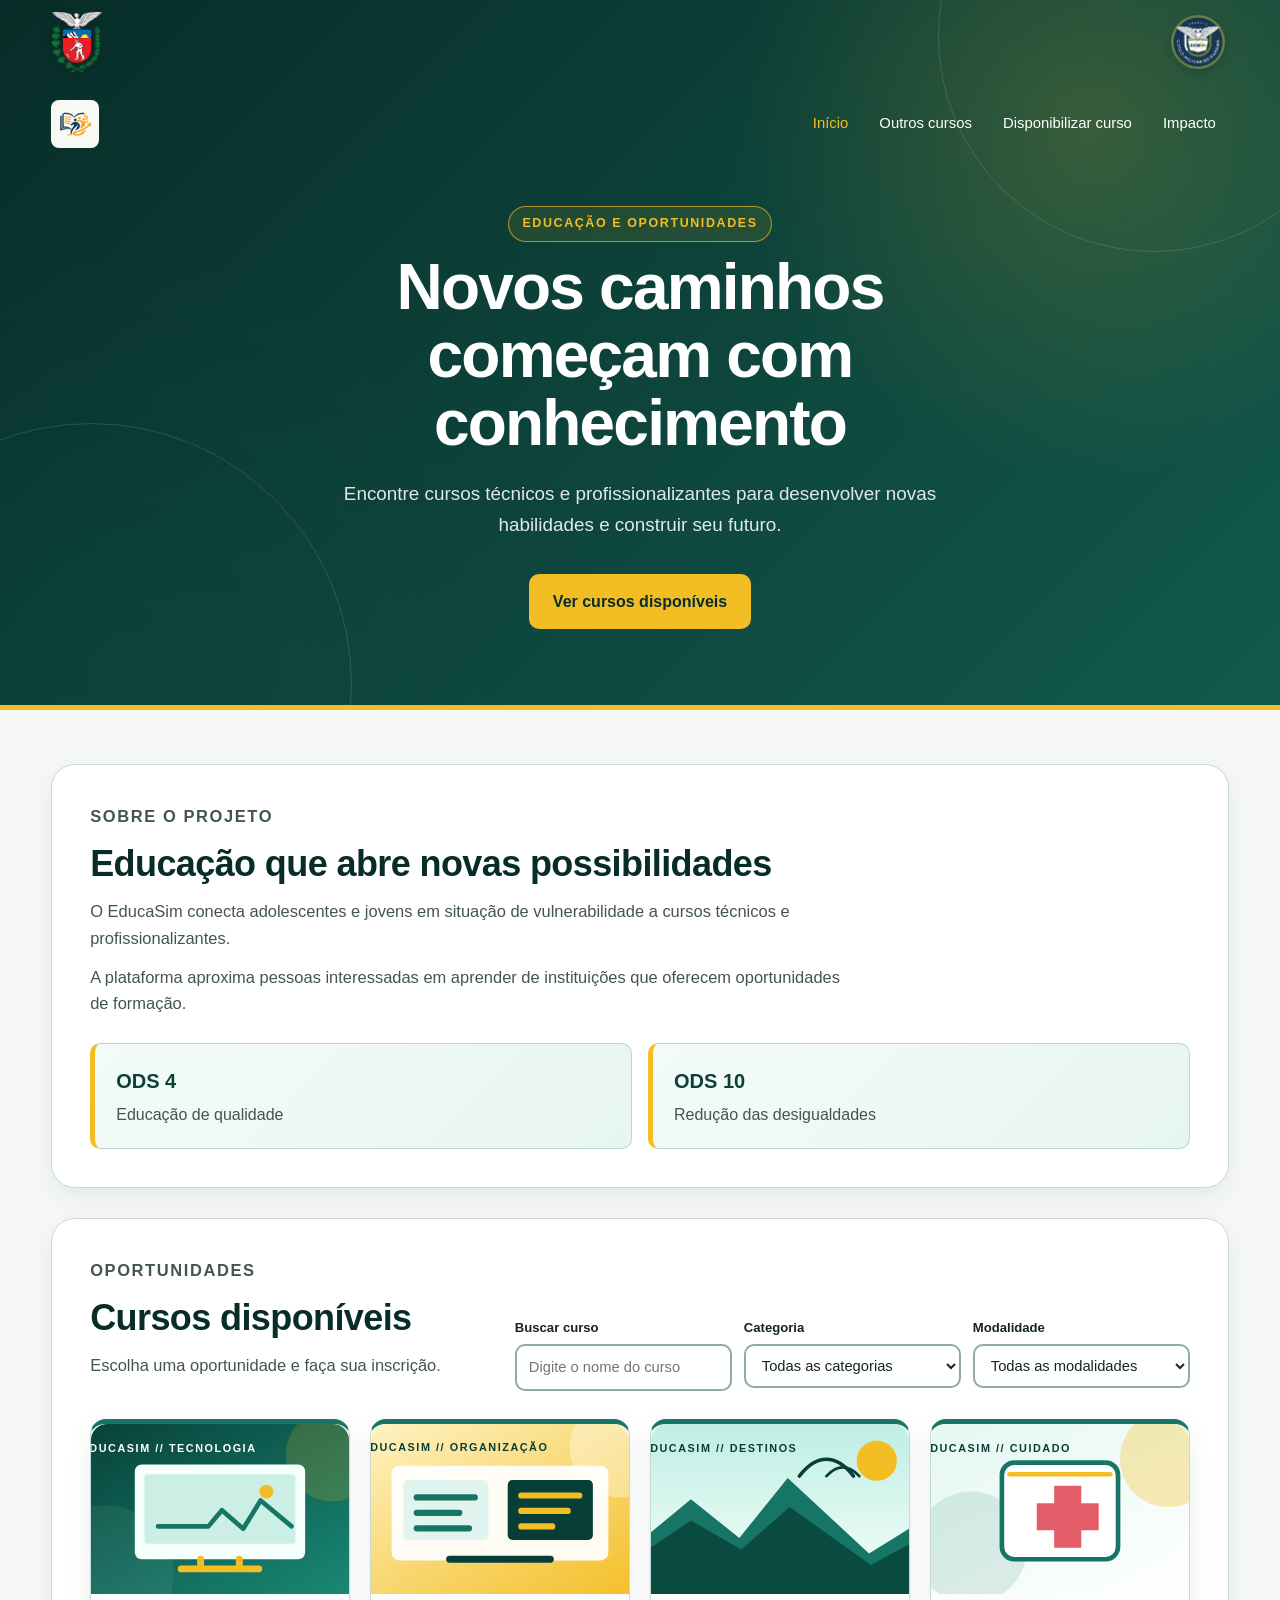
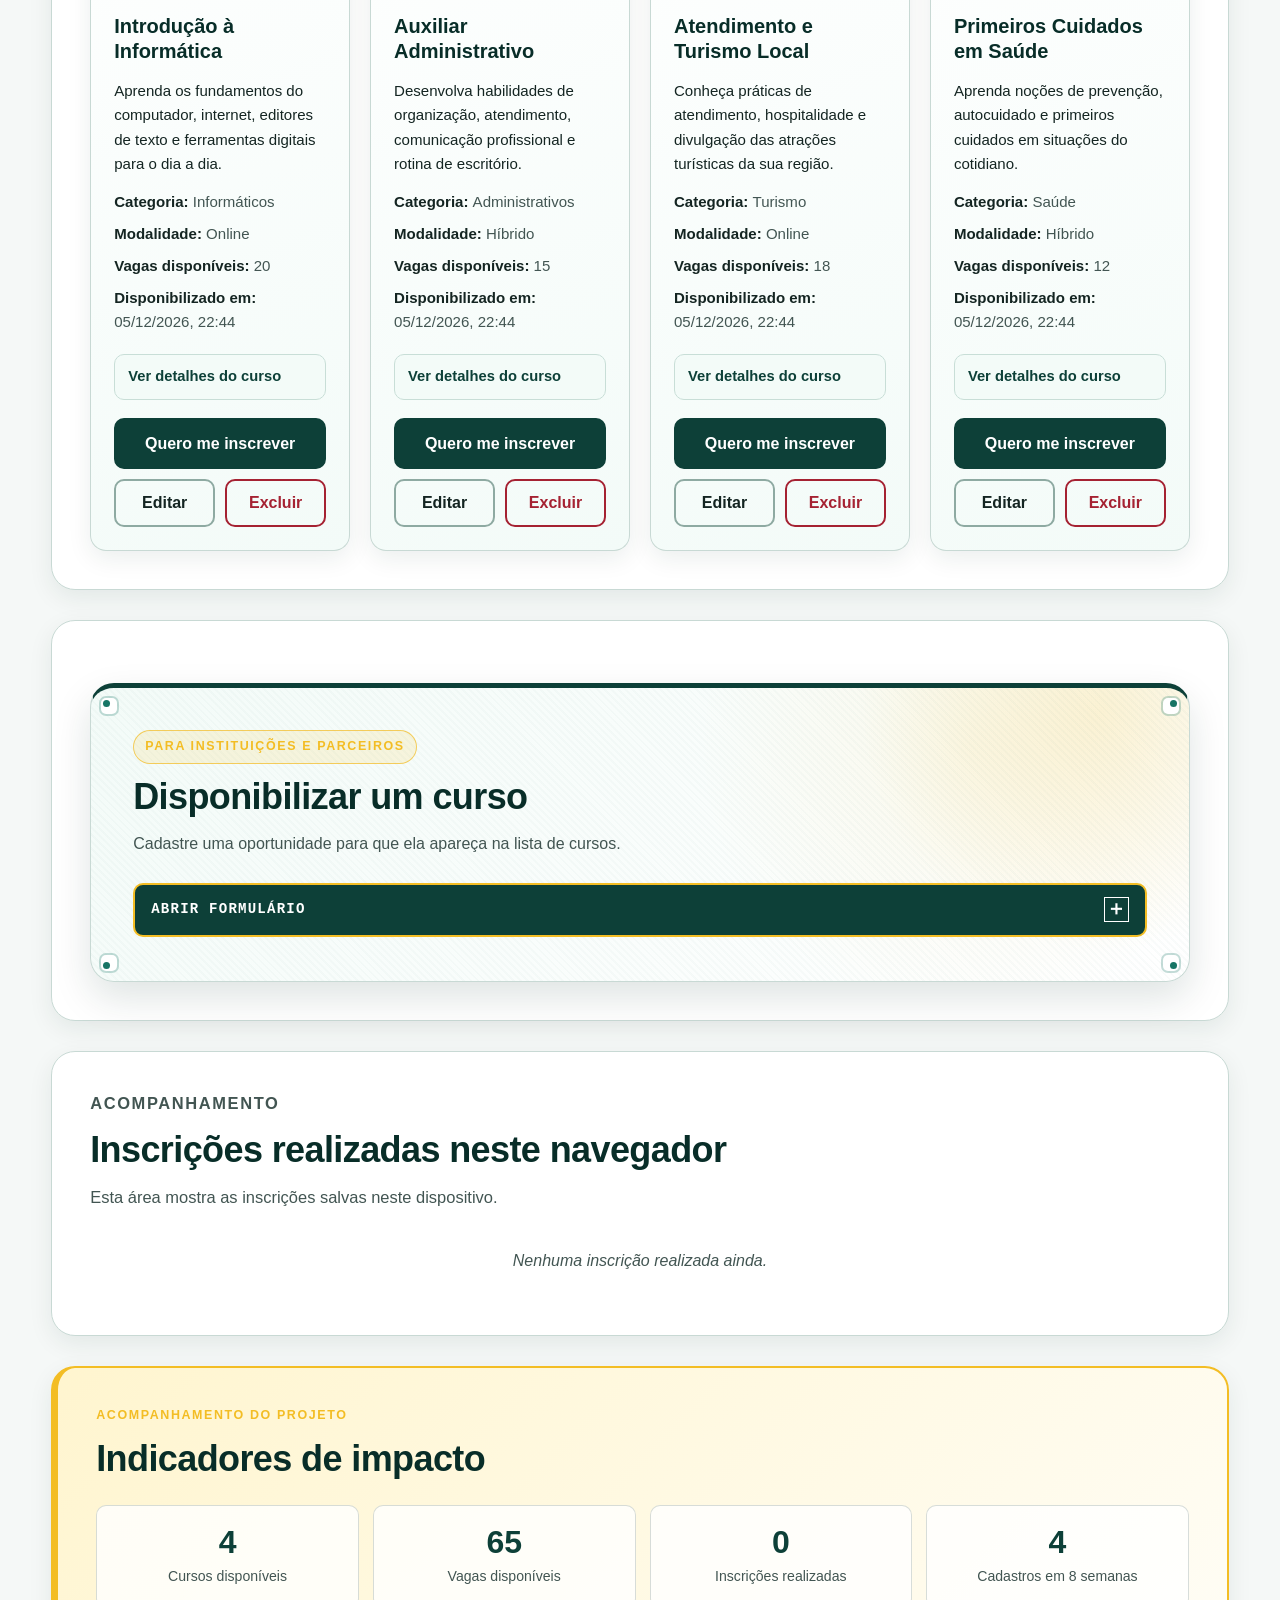
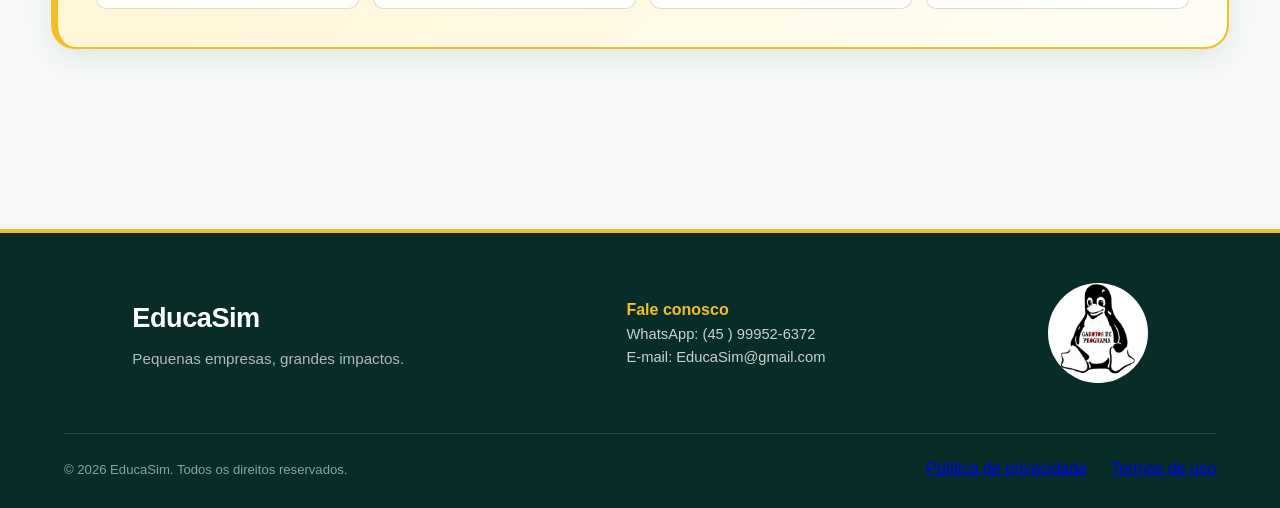
==== commit ca9536ff: "Add files via upload" ====
--- a/index.html
+++ b/index.html
@@ -1,655 +1,655 @@
-<!DOCTYPE html>
-<html lang="pt-BR">
-
-<head>
-    <!-- Permite acentos e caracteres especiais. -->
-    <meta charset="UTF-8">
-
-    <!-- Adapta o site para celulares, tablets e computadores. -->
-    <meta name="viewport" content="width=device-width, initial-scale=1.0">
-
-    <!-- Texto exibido na aba do navegador. -->
-    <title>EducaSim - Cursos e Oportunidades</title>
-
-    <!-- Conecta o HTML ao arquivo de estilos. -->
-    <link rel="stylesheet" href="style.css">
-</head>
-
-<body>
-    <!-- Avisos que aparecem dentro da página (substituem o alert). -->
-    <div class="avisos" id="avisos" role="status" aria-live="polite"></div>
-
-    <!-- Janela de confirmação usada antes de excluir. -->
-    <dialog class="dialogo" id="dialogoConfirmacao" aria-labelledby="tituloDialogo" aria-describedby="textoDialogo">
-        <h2 id="tituloDialogo"></h2>
-        <p id="textoDialogo"></p>
-        <div class="acoes-dialogo">
-            <button type="button" class="botao-perigo" id="botaoConfirmarExclusao">Sim, excluir</button>
-            <button type="button" class="botao-cancelar-dialogo" id="botaoCancelarExclusao" autofocus>Cancelar</button>
-        </div>
-    </dialog>
-    <!-- Cabeçalho principal do site. -->
-    <header class="cabecalho" id="topo">
-
-        <!--
-            Identificação institucional exigida pelo projeto.
-            O brasão do Governo do Paraná fica à esquerda
-            e o brasão do Colégio Cívico-Militar fica à direita.
-        -->
-        <div class="brasoes-institucionais" aria-label="Identificação institucional">
-            <img
-                class="brasao brasao-governo"
-                src="imagens/governo_estado_sem_fundo.png"
-                alt="Governo do Estado do Paraná"
-            >
-
-            <img
-                class="brasao brasao-colegio"
-                src="imagens/colegio-civico-militar-do-parana-logo.png"
-                alt="Colégio Cívico-Militar do Paraná"
-            >
-        </div>
-
-        <div class="container">
-
-            <!-- Barra de navegação principal. -->
-            <div class="barra-navegacao">
-                <!-- Logo que leva ao topo da página. -->
-                <a class="logo" href="#topo" aria-label="Voltar para o início do EducaSim">
-                    <img
-                        class="logo-imagem"
-                        src="imagens/logo-site.jpg"
-                        alt="Logo do EducaSim"
-                    >
-                </a>
-
-                <!--
-                    Botão que aparece em telas pequenas.
-                    O JavaScript usará este botão para abrir e fechar o menu.
-                -->
-                <button
-                    type="button"
-                    class="botao-menu"
-                    id="botaoMenu"
-                    aria-label="Abrir menu de navegação"
-                    aria-expanded="false"
-                    aria-controls="menuPrincipal"
-                >
-                    <span class="traco"></span>
-                    <span class="traco"></span>
-                    <span class="traco"></span>
-                </button>
-
-                <!-- Menu principal do site. -->
-                <nav aria-label="Menu principal">
-                    <ul class="menu" id="menuPrincipal">
-                        <li>
-                            <a href="#topo">Início</a>
-                        </li>
-
-                        <li>
-                            <a href="#cursos">Outros cursos</a>
-                        </li>
-
-                        <li>
-                            <a href="#cadastro-curso">Disponibilizar curso</a>
-                        </li>
-
-                        <li>
-                            <a href="#impacto">Impacto</a>
-                        </li>
-                    </ul>
-                </nav>
-            </div>
-
-            <!-- Área de destaque do projeto. -->
-            <section class="destaque" id="inicio">
-                <p class="etiqueta-destaque">Educação e oportunidades</p>
-
-                <h1>
-                    Novos caminhos começam com conhecimento
-                </h1>
-
-                <p>
-                    Encontre cursos técnicos e profissionalizantes para desenvolver
-                    novas habilidades e construir seu futuro.
-                </p>
-
-                <a class="botao-destaque" href="#cursos">
-                    Ver cursos disponíveis
-                </a>
-            </section>
-        </div>
-    </header>
-
-    <!-- Conteúdo principal do site. -->
-    <main>
-        <div class="container">
-
-            <!-- Apresentação do projeto. -->
-            <section class="introducao" id="sobre">
-                <p class="etiqueta-secao">Sobre o projeto</p>
-
-                <h2>Educação que abre novas possibilidades</h2>
-
-                <p>
-                    O EducaSim conecta adolescentes e jovens em situação de
-                    vulnerabilidade a cursos técnicos e profissionalizantes.
-                </p>
-
-                <p>
-                    A plataforma aproxima pessoas interessadas em aprender de
-                    instituições que oferecem oportunidades de formação.
-                </p>
-
-                <!-- Objetivos de Desenvolvimento Sustentável. -->
-                <div class="objetivos">
-                    <div class="objetivo">
-                        <strong>ODS 4</strong>
-                        <span>Educação de qualidade</span>
-                    </div>
-
-                    <div class="objetivo">
-                        <strong>ODS 10</strong>
-                        <span>Redução das desigualdades</span>
-                    </div>
-                </div>
-            </section>
-
-            <!-- Área de cursos disponíveis. -->
-            <section class="secao-cursos" id="cursos">
-                <div class="cabecalho-secao">
-                    <div>
-                        <p class="etiqueta-secao">Oportunidades</p>
-
-                        <h2>Cursos disponíveis</h2>
-
-                        <p>
-                            Escolha uma oportunidade e faça sua inscrição.
-                        </p>
-                    </div>
-
-                    <!-- Campos de busca e filtragem. -->
-                    <div class="filtros-cursos">
-                        <div class="campo-filtro">
-                            <label for="buscaCurso">Buscar curso</label>
-
-                            <input
-                                type="search"
-                                id="buscaCurso"
-                                placeholder="Digite o nome do curso"
-                            >
-                        </div>
-
-                        <div class="campo-filtro">
-                            <label for="filtroCategoria">Categoria</label>
-
-                            <select id="filtroCategoria">
-                                <option value="">Todas as categorias</option>
-                                <option value="Administrativos">Administrativo</option>
-                                <option value="Informáticos">Informático</option>
-                                <option value="Turismo">Turismo</option>
-                                <option value="Saúde">Saúde</option>
-                            </select>
-                        </div>
-
-                        <div class="campo-filtro">
-                            <label for="filtroModalidade">Modalidade</label>
-
-                            <select id="filtroModalidade">
-                                <option value="">Todas as modalidades</option>
-                                <option value="Online">Online</option>
-                                <option value="Híbrido">Híbrido</option>
-                            </select>
-                        </div>
-                    </div>
-                </div>
-
-                <!-- O JavaScript colocará os cartões dos cursos nesta área. -->
-                <div id="listaCursos">
-                    <p class="mensagem-vazia">
-                        Nenhum curso disponível no momento.
-                    </p>
-                </div>
-            </section>
-
-            <!-- Formulário para disponibilizar cursos. -->
-            <section class="secao-cadastro" id="cadastro-curso">
-                <div class="cadastro-painel">
-                    <span class="cadastro-type-accent">EDUCASIM // NOVA OPORTUNIDADE</span>
-
-                    <span class="cadastro-bracket cadastro-bracket-tl" aria-hidden="true"></span>
-                    <span class="cadastro-bracket cadastro-bracket-tr" aria-hidden="true"></span>
-                    <span class="cadastro-bracket cadastro-bracket-bl" aria-hidden="true"></span>
-                    <span class="cadastro-bracket cadastro-bracket-br" aria-hidden="true"></span>
-
-                    <span class="cadastro-rivet cadastro-rivet-1" aria-hidden="true"></span>
-                    <span class="cadastro-rivet cadastro-rivet-2" aria-hidden="true"></span>
-                    <span class="cadastro-rivet cadastro-rivet-3" aria-hidden="true"></span>
-                    <span class="cadastro-rivet cadastro-rivet-4" aria-hidden="true"></span>
-
-                    <div class="cadastro-textura" aria-hidden="true"></div>
-                    <div class="cadastro-cabecalho">
-                        <p class="etiqueta-secao">Para instituições e parceiros</p>
-
-                        <h2 id="tituloFormularioCurso">Disponibilizar um curso</h2>
-
-                        <p>
-                            Cadastre uma oportunidade para que ela apareça na lista de cursos.
-                        </p>
-                    </div>
-
-                    <button type="button" class="cadastro-toggle" id="botaoAbrirCadastro" aria-expanded="false" aria-controls="superficieCadastroCurso">
-                        <span class="cadastro-toggle-label">Abrir formulário</span>
-                        <span class="cadastro-toggle-icon" aria-hidden="true">＋</span>
-                    </button>
-
-                    <div class="cadastro-formulario-superficie" id="superficieCadastroCurso">
-                        <form id="formularioCadastroCurso">
-                    <!-- Preenchido somente quando um curso está sendo editado. -->
-                    <input type="hidden" id="cursoIdEdicao">
-
-                    <!-- Título do curso. -->
-                    <div class="campo">
-                        <label for="tituloCurso">
-                            Título do curso
-                        </label>
-
-                        <input
-                            type="text"
-                            id="tituloCurso"
-                            name="tituloCurso"
-                            placeholder="Exemplo: Curso técnico de informática"
-                            required
-                        >
-                    </div>
-
-                    <!-- Campo para selecionar a imagem do curso. -->
-                    <div class="campo campo-imagem">
-                        <label for="imagemCurso">
-                            Imagem do curso
-                        </label>
-
-                        <input
-                            type="file"
-                            id="imagemCurso"
-                            name="imagemCurso"
-                            accept="image/png, image/jpeg, image/webp"
-                        >
-
-                        <small>
-                            Escolha uma imagem PNG, JPG ou WEBP. Este campo é opcional.
-                        </small>
-
-                        <!-- O JavaScript mostrará a prévia da imagem aqui. -->
-                        <div id="previaImagemCurso"></div>
-                    </div>
-
-                    <!-- Categoria do curso. -->
-                    <div class="campo">
-                        <label for="categoriaCurso">
-                            Categoria
-                        </label>
-
-                        <select id="categoriaCurso" name="categoriaCurso" required>
-                            <option value="">Selecione uma categoria</option>
-                            <option value="Administrativos">Administrativos</option>
-                            <option value="Informáticos">Informáticos</option>
-                            <option value="Turismo">Turismo</option>
-                            <option value="Saúde">Saúde</option>
-                        </select>
-                    </div>
-
-                    <!-- Quantidade de vagas. -->
-                    <div class="campo">
-                        <label for="vagasCurso">
-                            Vagas por curso
-                        </label>
-
-                        <input
-                            type="number"
-                            id="vagasCurso"
-                            name="vagasCurso"
-                            min="1"
-                            placeholder="Digite a quantidade de vagas"
-                            required
-                        >
-                    </div>
-
-                    <!-- Modalidade do curso. -->
-                    <div class="campo">
-                        <label for="modalidadeCurso">
-                            Modalidade
-                        </label>
-
-                        <select
-                            id="modalidadeCurso"
-                            name="modalidadeCurso"
-                            required
-                        >
-                            <option value="">Selecione uma modalidade</option>
-                            <option value="Online">Online</option>
-                            <option value="Híbrido">Híbrido</option>
-                        </select>
-                    </div>
-
-                    <!-- Descrição do curso. -->
-                    <div class="campo campo-largo">
-                        <label for="descricaoCurso">Descrição do curso</label>
-
-                        <textarea
-                            id="descricaoCurso"
-                            name="descricaoCurso"
-                            rows="3"
-                            maxlength="600"
-                            placeholder="Explique, em poucas linhas, do que se trata o curso"
-                            required
-                        ></textarea>
-                    </div>
-
-                    <!-- Conteúdos aprendidos. -->
-                    <div class="campo campo-largo">
-                        <label for="conteudosCurso">Conteúdos aprendidos</label>
-
-                        <textarea
-                            id="conteudosCurso"
-                            name="conteudosCurso"
-                            rows="4"
-                            placeholder="Escreva um conteúdo por linha"
-                        ></textarea>
-
-                        <small>Escreva um conteúdo por linha. Este campo é opcional.</small>
-                    </div>
-
-                    <!-- Duração do curso. -->
-                    <div class="campo">
-                        <label for="duracaoCurso">Duração</label>
-
-                        <input
-                            type="text"
-                            id="duracaoCurso"
-                            name="duracaoCurso"
-                            maxlength="80"
-                            placeholder="[informe a duração]"
-                        >
-                    </div>
-
-                    <!-- Requisitos do curso. -->
-                    <div class="campo">
-                        <label for="requisitosCurso">Requisitos</label>
-
-                        <input
-                            type="text"
-                            id="requisitosCurso"
-                            name="requisitosCurso"
-                            maxlength="200"
-                            placeholder="[informe os requisitos]"
-                        >
-                    </div>
-
-                    <!-- Local ou link das aulas. -->
-                    <div class="campo campo-largo">
-                        <label for="localCurso">Local ou link das aulas</label>
-
-                        <input
-                            type="text"
-                            id="localCurso"
-                            name="localCurso"
-                            maxlength="200"
-                            placeholder="[informe o local ou link]"
-                        >
-                    </div>
-
-                    <!-- Botões do cadastro e da edição do curso. -->
-                    <div class="acoes-formulario">
-                        <button type="submit" id="botaoSalvarCurso">
-                            Disponibilizar curso
-                        </button>
-
-                        <button
-                            type="button"
-                            class="botao-secundario"
-                            id="botaoCancelarEdicao"
-                            hidden
-                        >
-                            Cancelar edição
-                        </button>
-                    </div>
-                        </form>
-                    </div>
-
-                    <span class="cadastro-scan" aria-hidden="true"></span>
-                </div>
-            </section>
-
-            <!-- Formulário de inscrição do estudante. -->
-            <section
-                class="secao-inscricao"
-                id="area-inscricao"
-                hidden
-            >
-                <p class="etiqueta-secao">Inscrição</p>
-
-                <h2>Inscreva-se em um curso</h2>
-
-                <!-- O JavaScript mostrará aqui o curso escolhido. -->
-                <div id="cursoSelecionado"></div>
-
-                <form id="formularioInscricao">
-                    <!-- Guarda o identificador do curso escolhido. -->
-                    <input type="hidden" id="cursoIdInscricao">
-
-                    <!-- Nome completo do participante. -->
-                    <div class="campo">
-                        <label for="nomeCompleto">Nome completo</label>
-
-                        <input
-                            type="text"
-                            id="nomeCompleto"
-                            name="nomeCompleto"
-                            placeholder="Digite seu nome completo"
-                            required
-                        >
-                    </div>
-
-                    <!-- Data de nascimento. -->
-                    <div class="campo">
-                        <label for="dataNascimento">Data de nascimento</label>
-
-                        <input
-                            type="date"
-                            id="dataNascimento"
-                            name="dataNascimento"
-                            required
-                        >
-                    </div>
-
-                    <!-- E-mail do participante. -->
-                    <div class="campo">
-                        <label for="emailInscricao">E-mail</label>
-
-                        <input
-                            type="email"
-                            id="emailInscricao"
-                            name="emailInscricao"
-                            placeholder="exemplo@email.com"
-                            required
-                        >
-                    </div>
-
-                    <!-- Telefone do participante. -->
-                    <div class="campo">
-                        <label for="telefoneInscricao">Telefone</label>
-
-                        <input
-                            type="tel"
-                            id="telefoneInscricao"
-                            name="telefoneInscricao"
-                            placeholder="Digite seu telefone"
-                            required
-                        >
-                    </div>
-
-                    <!-- Cidade do participante. -->
-                    <div class="campo">
-                        <label for="cidadeInscricao">Cidade</label>
-
-                        <input
-                            type="text"
-                            id="cidadeInscricao"
-                            name="cidadeInscricao"
-                            placeholder="Digite sua cidade"
-                            required
-                        >
-                    </div>
-
-                    <!-- Escolaridade do participante. -->
-                    <div class="campo">
-                        <label for="escolaridadeInscricao">Escolaridade</label>
-
-                        <select
-                            id="escolaridadeInscricao"
-                            name="escolaridadeInscricao"
-                            required
-                        >
-                            <option value="">Selecione sua escolaridade</option>
-                            <option value="Ensino fundamental">Ensino fundamental</option>
-                            <option value="Ensino médio incompleto">Ensino médio incompleto</option>
-                            <option value="Ensino médio completo">Ensino médio completo</option>
-                            <option value="Ensino técnico">Ensino técnico</option>
-                            <option value="Ensino superior">Ensino superior</option>
-                        </select>
-                    </div>
-
-                    <!-- Aceite do participante. -->
-                    <div class="campo campo-checkbox">
-                        <label>
-                            <input
-                                type="checkbox"
-                                id="aceiteInscricao"
-                                name="aceiteInscricao"
-                                required
-                            >
-
-                            Confirmo que as informações preenchidas são verdadeiras
-                            e quero me inscrever neste curso.
-                        </label>
-                    </div>
-
-                    <!-- Botões da inscrição. -->
-                    <div class="acoes-formulario">
-                        <button type="submit">
-                            Confirmar inscrição
-                        </button>
-
-                        <button
-                            type="button"
-                            class="botao-secundario"
-                            id="botaoCancelarInscricao"
-                        >
-                            Cancelar
-                        </button>
-                    </div>
-                </form>
-            </section>
-
-            <!-- Lista de inscrições realizadas neste navegador. -->
-            <section
-                class="secao-minhas-inscricoes"
-                id="minhas-inscricoes"
-            >
-                <p class="etiqueta-secao">Acompanhamento</p>
-
-                <h2>Inscrições realizadas neste navegador</h2>
-
-                <p>
-                    Esta área mostra as inscrições salvas neste dispositivo.
-                </p>
-
-                <!-- O JavaScript mostrará as inscrições nesta área. -->
-                <div id="listaInscricoes">
-                    <p class="mensagem-vazia">
-                        Nenhuma inscrição realizada ainda.
-                    </p>
-                </div>
-            </section>
-
-            <!-- Indicadores do projeto. -->
-            <section class="impacto" id="impacto">
-                <p class="etiqueta-secao">Acompanhamento do projeto</p>
-
-                <h2>Indicadores de impacto</h2>
-
-                <div class="indicadores">
-                    <div class="indicador">
-                        <strong id="indicadorCursos">0</strong>
-                        <span>Cursos disponíveis</span>
-                    </div>
-
-                    <div class="indicador">
-                        <strong id="indicadorVagas">0</strong>
-                        <span>Vagas disponíveis</span>
-                    </div>
-
-                    <div class="indicador">
-                        <strong id="indicadorInscricoes">0</strong>
-                        <span>Inscrições realizadas</span>
-                    </div>
-
-                    <div class="indicador">
-                        <strong id="indicadorCadastros">0</strong>
-                        <span>Cadastros em 8 semanas</span>
-                    </div>
-                </div>
-            </section>
-        </div>
-    </main>
-
-    <!-- Rodapé do site. -->
-<footer class="rodape">
-    <div class="container rodape-conteudo">
-
-        <div class="rodape-marca">
-            <strong>EducaSim</strong>
-            <small>Pequenas empresas, grandes impactos.</small>
-        </div>
-
-
-        <div class="rodape-contato">
-            <strong>Fale conosco</strong>
-
-            <a
-                href="https://wa.me/554599526372"
-                target="_blank"
-                rel="noopener noreferrer"
-            >
-                WhatsApp: (45 ) 99952-6372
-            </a>
-
-            <a href="mailto:contato@educasim.com.br">
-                E-mail: EducaSim@gmail.com
-            </a>
-        </div>
-
-        <div class="garotodeprograma">
-            <div class="grt-card"><a href="http://garotosdeprogama.onrender.com/"><img src="imagens/logo.png" alt="Logo da garotos de programa"></a></div>
-            
-        </div>
-    </div>
-
-    <div class="rodape-final">
-        <small>&copy; 2026 EducaSim. Todos os direitos reservados.</small>
-
-        <div>
-            <a href="#privacidade">Política de privacidade</a>
-            <a href="#termos">Termos de uso</a>
-        </div>
-    </div>
-</footer>
-
-
-    <!-- Conecta o HTML ao JavaScript. -->
-    <script src="script.js"></script>
-</body>
-
-</html>
+<!DOCTYPE html>
+<html lang="pt-BR">
+
+<head>
+    <!-- Permite acentos e caracteres especiais. -->
+    <meta charset="UTF-8">
+
+    <!-- Adapta o site para celulares, tablets e computadores. -->
+    <meta name="viewport" content="width=device-width, initial-scale=1.0">
+
+    <!-- Texto exibido na aba do navegador. -->
+    <title>EducaSim - Cursos e Oportunidades</title>
+
+    <!-- Conecta o HTML ao arquivo de estilos. -->
+    <link rel="stylesheet" href="style.css">
+</head>
+
+<body>
+    <!-- Avisos que aparecem dentro da página (substituem o alert). -->
+    <div class="avisos" id="avisos" role="status" aria-live="polite"></div>
+
+    <!-- Janela de confirmação usada antes de excluir. -->
+    <dialog class="dialogo" id="dialogoConfirmacao" aria-labelledby="tituloDialogo" aria-describedby="textoDialogo">
+        <h2 id="tituloDialogo"></h2>
+        <p id="textoDialogo"></p>
+        <div class="acoes-dialogo">
+            <button type="button" class="botao-perigo" id="botaoConfirmarExclusao">Sim, excluir</button>
+            <button type="button" class="botao-cancelar-dialogo" id="botaoCancelarExclusao" autofocus>Cancelar</button>
+        </div>
+    </dialog>
+    <!-- Cabeçalho principal do site. -->
+    <header class="cabecalho" id="topo">
+
+        <!--
+            Identificação institucional exigida pelo projeto.
+            O brasão do Governo do Paraná fica à esquerda
+            e o brasão do Colégio Cívico-Militar fica à direita.
+        -->
+        <div class="brasoes-institucionais" aria-label="Identificação institucional">
+            <img
+                class="brasao brasao-governo"
+                src="imagens/governo_estado_sem_fundo.png"
+                alt="Governo do Estado do Paraná"
+            >
+
+            <img
+                class="brasao brasao-colegio"
+                src="imagens/colegio-civico-militar-do-parana-logo.png"
+                alt="Colégio Cívico-Militar do Paraná"
+            >
+        </div>
+
+        <div class="container">
+
+            <!-- Barra de navegação principal. -->
+            <div class="barra-navegacao">
+                <!-- Logo que leva ao topo da página. -->
+                <a class="logo" href="#topo" aria-label="Voltar para o início do EducaSim">
+                    <img
+                        class="logo-imagem"
+                        src="imagens/logo.jpg"
+                        alt="Logo do EducaSim"
+                    >
+                </a>
+
+                <!--
+                    Botão que aparece em telas pequenas.
+                    O JavaScript usará este botão para abrir e fechar o menu.
+                -->
+                <button
+                    type="button"
+                    class="botao-menu"
+                    id="botaoMenu"
+                    aria-label="Abrir menu de navegação"
+                    aria-expanded="false"
+                    aria-controls="menuPrincipal"
+                >
+                    <span class="traco"></span>
+                    <span class="traco"></span>
+                    <span class="traco"></span>
+                </button>
+
+                <!-- Menu principal do site. -->
+                <nav aria-label="Menu principal">
+                    <ul class="menu" id="menuPrincipal">
+                        <li>
+                            <a href="#topo">Início</a>
+                        </li>
+
+                        <li>
+                            <a href="#cursos">Outros cursos</a>
+                        </li>
+
+                        <li>
+                            <a href="#cadastro-curso">Disponibilizar curso</a>
+                        </li>
+
+                        <li>
+                            <a href="#impacto">Impacto</a>
+                        </li>
+                    </ul>
+                </nav>
+            </div>
+
+            <!-- Área de destaque do projeto. -->
+            <section class="destaque" id="inicio">
+                <p class="etiqueta-destaque">Educação e oportunidades</p>
+
+                <h1>
+                    Novos caminhos começam com conhecimento
+                </h1>
+
+                <p>
+                    Encontre cursos técnicos e profissionalizantes para desenvolver
+                    novas habilidades e construir seu futuro.
+                </p>
+
+                <a class="botao-destaque" href="#cursos">
+                    Ver cursos disponíveis
+                </a>
+            </section>
+        </div>
+    </header>
+
+    <!-- Conteúdo principal do site. -->
+    <main>
+        <div class="container">
+
+            <!-- Apresentação do projeto. -->
+            <section class="introducao" id="sobre">
+                <p class="etiqueta-secao">Sobre o projeto</p>
+
+                <h2>Educação que abre novas possibilidades</h2>
+
+                <p>
+                    O EducaSim conecta adolescentes e jovens em situação de
+                    vulnerabilidade a cursos técnicos e profissionalizantes.
+                </p>
+
+                <p>
+                    A plataforma aproxima pessoas interessadas em aprender de
+                    instituições que oferecem oportunidades de formação.
+                </p>
+
+                <!-- Objetivos de Desenvolvimento Sustentável. -->
+                <div class="objetivos">
+                    <div class="objetivo">
+                        <strong>ODS 4</strong>
+                        <span>Educação de qualidade</span>
+                    </div>
+
+                    <div class="objetivo">
+                        <strong>ODS 10</strong>
+                        <span>Redução das desigualdades</span>
+                    </div>
+                </div>
+            </section>
+
+            <!-- Área de cursos disponíveis. -->
+            <section class="secao-cursos" id="cursos">
+                <div class="cabecalho-secao">
+                    <div>
+                        <p class="etiqueta-secao">Oportunidades</p>
+
+                        <h2>Cursos disponíveis</h2>
+
+                        <p>
+                            Escolha uma oportunidade e faça sua inscrição.
+                        </p>
+                    </div>
+
+                    <!-- Campos de busca e filtragem. -->
+                    <div class="filtros-cursos">
+                        <div class="campo-filtro">
+                            <label for="buscaCurso">Buscar curso</label>
+
+                            <input
+                                type="search"
+                                id="buscaCurso"
+                                placeholder="Digite o nome do curso"
+                            >
+                        </div>
+
+                        <div class="campo-filtro">
+                            <label for="filtroCategoria">Categoria</label>
+
+                            <select id="filtroCategoria">
+                                <option value="">Todas as categorias</option>
+                                <option value="Administrativos">Administrativo</option>
+                                <option value="Informáticos">Informático</option>
+                                <option value="Turismo">Turismo</option>
+                                <option value="Saúde">Saúde</option>
+                            </select>
+                        </div>
+
+                        <div class="campo-filtro">
+                            <label for="filtroModalidade">Modalidade</label>
+
+                            <select id="filtroModalidade">
+                                <option value="">Todas as modalidades</option>
+                                <option value="Online">Online</option>
+                                <option value="Híbrido">Híbrido</option>
+                            </select>
+                        </div>
+                    </div>
+                </div>
+
+                <!-- O JavaScript colocará os cartões dos cursos nesta área. -->
+                <div id="listaCursos">
+                    <p class="mensagem-vazia">
+                        Nenhum curso disponível no momento.
+                    </p>
+                </div>
+            </section>
+
+            <!-- Formulário para disponibilizar cursos. -->
+            <section class="secao-cadastro" id="cadastro-curso">
+                <div class="cadastro-painel">
+                    <span class="cadastro-type-accent">EDUCASIM // NOVA OPORTUNIDADE</span>
+
+                    <span class="cadastro-bracket cadastro-bracket-tl" aria-hidden="true"></span>
+                    <span class="cadastro-bracket cadastro-bracket-tr" aria-hidden="true"></span>
+                    <span class="cadastro-bracket cadastro-bracket-bl" aria-hidden="true"></span>
+                    <span class="cadastro-bracket cadastro-bracket-br" aria-hidden="true"></span>
+
+                    <span class="cadastro-rivet cadastro-rivet-1" aria-hidden="true"></span>
+                    <span class="cadastro-rivet cadastro-rivet-2" aria-hidden="true"></span>
+                    <span class="cadastro-rivet cadastro-rivet-3" aria-hidden="true"></span>
+                    <span class="cadastro-rivet cadastro-rivet-4" aria-hidden="true"></span>
+
+                    <div class="cadastro-textura" aria-hidden="true"></div>
+                    <div class="cadastro-cabecalho">
+                        <p class="etiqueta-secao">Para instituições e parceiros</p>
+
+                        <h2 id="tituloFormularioCurso">Disponibilizar um curso</h2>
+
+                        <p>
+                            Cadastre uma oportunidade para que ela apareça na lista de cursos.
+                        </p>
+                    </div>
+
+                    <button type="button" class="cadastro-toggle" id="botaoAbrirCadastro" aria-expanded="false" aria-controls="superficieCadastroCurso">
+                        <span class="cadastro-toggle-label">Abrir formulário</span>
+                        <span class="cadastro-toggle-icon" aria-hidden="true">＋</span>
+                    </button>
+
+                    <div class="cadastro-formulario-superficie" id="superficieCadastroCurso">
+                        <form id="formularioCadastroCurso">
+                    <!-- Preenchido somente quando um curso está sendo editado. -->
+                    <input type="hidden" id="cursoIdEdicao">
+
+                    <!-- Título do curso. -->
+                    <div class="campo">
+                        <label for="tituloCurso">
+                            Título do curso
+                        </label>
+
+                        <input
+                            type="text"
+                            id="tituloCurso"
+                            name="tituloCurso"
+                            placeholder="Exemplo: Curso técnico de informática"
+                            required
+                        >
+                    </div>
+
+                    <!-- Campo para selecionar a imagem do curso. -->
+                    <div class="campo campo-imagem">
+                        <label for="imagemCurso">
+                            Imagem do curso
+                        </label>
+
+                        <input
+                            type="file"
+                            id="imagemCurso"
+                            name="imagemCurso"
+                            accept="image/png, image/jpeg, image/webp"
+                        >
+
+                        <small>
+                            Escolha uma imagem PNG, JPG ou WEBP. Este campo é opcional.
+                        </small>
+
+                        <!-- O JavaScript mostrará a prévia da imagem aqui. -->
+                        <div id="previaImagemCurso"></div>
+                    </div>
+
+                    <!-- Categoria do curso. -->
+                    <div class="campo">
+                        <label for="categoriaCurso">
+                            Categoria
+                        </label>
+
+                        <select id="categoriaCurso" name="categoriaCurso" required>
+                            <option value="">Selecione uma categoria</option>
+                            <option value="Administrativos">Administrativos</option>
+                            <option value="Informáticos">Informáticos</option>
+                            <option value="Turismo">Turismo</option>
+                            <option value="Saúde">Saúde</option>
+                        </select>
+                    </div>
+
+                    <!-- Quantidade de vagas. -->
+                    <div class="campo">
+                        <label for="vagasCurso">
+                            Vagas por curso
+                        </label>
+
+                        <input
+                            type="number"
+                            id="vagasCurso"
+                            name="vagasCurso"
+                            min="1"
+                            placeholder="Digite a quantidade de vagas"
+                            required
+                        >
+                    </div>
+
+                    <!-- Modalidade do curso. -->
+                    <div class="campo">
+                        <label for="modalidadeCurso">
+                            Modalidade
+                        </label>
+
+                        <select
+                            id="modalidadeCurso"
+                            name="modalidadeCurso"
+                            required
+                        >
+                            <option value="">Selecione uma modalidade</option>
+                            <option value="Online">Online</option>
+                            <option value="Híbrido">Híbrido</option>
+                        </select>
+                    </div>
+
+                    <!-- Descrição do curso. -->
+                    <div class="campo campo-largo">
+                        <label for="descricaoCurso">Descrição do curso</label>
+
+                        <textarea
+                            id="descricaoCurso"
+                            name="descricaoCurso"
+                            rows="3"
+                            maxlength="600"
+                            placeholder="Explique, em poucas linhas, do que se trata o curso"
+                            required
+                        ></textarea>
+                    </div>
+
+                    <!-- Conteúdos aprendidos. -->
+                    <div class="campo campo-largo">
+                        <label for="conteudosCurso">Conteúdos aprendidos</label>
+
+                        <textarea
+                            id="conteudosCurso"
+                            name="conteudosCurso"
+                            rows="4"
+                            placeholder="Escreva um conteúdo por linha"
+                        ></textarea>
+
+                        <small>Escreva um conteúdo por linha. Este campo é opcional.</small>
+                    </div>
+
+                    <!-- Duração do curso. -->
+                    <div class="campo">
+                        <label for="duracaoCurso">Duração</label>
+
+                        <input
+                            type="text"
+                            id="duracaoCurso"
+                            name="duracaoCurso"
+                            maxlength="80"
+                            placeholder="[informe a duração]"
+                        >
+                    </div>
+
+                    <!-- Requisitos do curso. -->
+                    <div class="campo">
+                        <label for="requisitosCurso">Requisitos</label>
+
+                        <input
+                            type="text"
+                            id="requisitosCurso"
+                            name="requisitosCurso"
+                            maxlength="200"
+                            placeholder="[informe os requisitos]"
+                        >
+                    </div>
+
+                    <!-- Local ou link das aulas. -->
+                    <div class="campo campo-largo">
+                        <label for="localCurso">Local ou link das aulas</label>
+
+                        <input
+                            type="text"
+                            id="localCurso"
+                            name="localCurso"
+                            maxlength="200"
+                            placeholder="[informe o local ou link]"
+                        >
+                    </div>
+
+                    <!-- Botões do cadastro e da edição do curso. -->
+                    <div class="acoes-formulario">
+                        <button type="submit" id="botaoSalvarCurso">
+                            Disponibilizar curso
+                        </button>
+
+                        <button
+                            type="button"
+                            class="botao-secundario"
+                            id="botaoCancelarEdicao"
+                            hidden
+                        >
+                            Cancelar edição
+                        </button>
+                    </div>
+                        </form>
+                    </div>
+
+                    <span class="cadastro-scan" aria-hidden="true"></span>
+                </div>
+            </section>
+
+            <!-- Formulário de inscrição do estudante. -->
+            <section
+                class="secao-inscricao"
+                id="area-inscricao"
+                hidden
+            >
+                <p class="etiqueta-secao">Inscrição</p>
+
+                <h2>Inscreva-se em um curso</h2>
+
+                <!-- O JavaScript mostrará aqui o curso escolhido. -->
+                <div id="cursoSelecionado"></div>
+
+                <form id="formularioInscricao">
+                    <!-- Guarda o identificador do curso escolhido. -->
+                    <input type="hidden" id="cursoIdInscricao">
+
+                    <!-- Nome completo do participante. -->
+                    <div class="campo">
+                        <label for="nomeCompleto">Nome completo</label>
+
+                        <input
+                            type="text"
+                            id="nomeCompleto"
+                            name="nomeCompleto"
+                            placeholder="Digite seu nome completo"
+                            required
+                        >
+                    </div>
+
+                    <!-- Data de nascimento. -->
+                    <div class="campo">
+                        <label for="dataNascimento">Data de nascimento</label>
+
+                        <input
+                            type="date"
+                            id="dataNascimento"
+                            name="dataNascimento"
+                            required
+                        >
+                    </div>
+
+                    <!-- E-mail do participante. -->
+                    <div class="campo">
+                        <label for="emailInscricao">E-mail</label>
+
+                        <input
+                            type="email"
+                            id="emailInscricao"
+                            name="emailInscricao"
+                            placeholder="exemplo@email.com"
+                            required
+                        >
+                    </div>
+
+                    <!-- Telefone do participante. -->
+                    <div class="campo">
+                        <label for="telefoneInscricao">Telefone</label>
+
+                        <input
+                            type="tel"
+                            id="telefoneInscricao"
+                            name="telefoneInscricao"
+                            placeholder="Digite seu telefone"
+                            required
+                        >
+                    </div>
+
+                    <!-- Cidade do participante. -->
+                    <div class="campo">
+                        <label for="cidadeInscricao">Cidade</label>
+
+                        <input
+                            type="text"
+                            id="cidadeInscricao"
+                            name="cidadeInscricao"
+                            placeholder="Digite sua cidade"
+                            required
+                        >
+                    </div>
+
+                    <!-- Escolaridade do participante. -->
+                    <div class="campo">
+                        <label for="escolaridadeInscricao">Escolaridade</label>
+
+                        <select
+                            id="escolaridadeInscricao"
+                            name="escolaridadeInscricao"
+                            required
+                        >
+                            <option value="">Selecione sua escolaridade</option>
+                            <option value="Ensino fundamental">Ensino fundamental</option>
+                            <option value="Ensino médio incompleto">Ensino médio incompleto</option>
+                            <option value="Ensino médio completo">Ensino médio completo</option>
+                            <option value="Ensino técnico">Ensino técnico</option>
+                            <option value="Ensino superior">Ensino superior</option>
+                        </select>
+                    </div>
+
+                    <!-- Aceite do participante. -->
+                    <div class="campo campo-checkbox">
+                        <label>
+                            <input
+                                type="checkbox"
+                                id="aceiteInscricao"
+                                name="aceiteInscricao"
+                                required
+                            >
+
+                            Confirmo que as informações preenchidas são verdadeiras
+                            e quero me inscrever neste curso.
+                        </label>
+                    </div>
+
+                    <!-- Botões da inscrição. -->
+                    <div class="acoes-formulario">
+                        <button type="submit">
+                            Confirmar inscrição
+                        </button>
+
+                        <button
+                            type="button"
+                            class="botao-secundario"
+                            id="botaoCancelarInscricao"
+                        >
+                            Cancelar
+                        </button>
+                    </div>
+                </form>
+            </section>
+
+            <!-- Lista de inscrições realizadas neste navegador. -->
+            <section
+                class="secao-minhas-inscricoes"
+                id="minhas-inscricoes"
+            >
+                <p class="etiqueta-secao">Acompanhamento</p>
+
+                <h2>Inscrições realizadas neste navegador</h2>
+
+                <p>
+                    Esta área mostra as inscrições salvas neste dispositivo.
+                </p>
+
+                <!-- O JavaScript mostrará as inscrições nesta área. -->
+                <div id="listaInscricoes">
+                    <p class="mensagem-vazia">
+                        Nenhuma inscrição realizada ainda.
+                    </p>
+                </div>
+            </section>
+
+            <!-- Indicadores do projeto. -->
+            <section class="impacto" id="impacto">
+                <p class="etiqueta-secao">Acompanhamento do projeto</p>
+
+                <h2>Indicadores de impacto</h2>
+
+                <div class="indicadores">
+                    <div class="indicador">
+                        <strong id="indicadorCursos">0</strong>
+                        <span>Cursos disponíveis</span>
+                    </div>
+
+                    <div class="indicador">
+                        <strong id="indicadorVagas">0</strong>
+                        <span>Vagas disponíveis</span>
+                    </div>
+
+                    <div class="indicador">
+                        <strong id="indicadorInscricoes">0</strong>
+                        <span>Inscrições realizadas</span>
+                    </div>
+
+                    <div class="indicador">
+                        <strong id="indicadorCadastros">0</strong>
+                        <span>Cadastros em 8 semanas</span>
+                    </div>
+                </div>
+            </section>
+        </div>
+    </main>
+
+    <!-- Rodapé do site. -->
+<footer class="rodape">
+    <div class="container rodape-conteudo">
+
+        <div class="rodape-marca">
+            <strong>EducaSim</strong>
+            <small>Pequenas empresas, grandes impactos.</small>
+        </div>
+
+
+        <div class="rodape-contato">
+            <strong>Fale conosco</strong>
+
+            <a
+                href="https://wa.me/554599526372"
+                target="_blank"
+                rel="noopener noreferrer"
+            >
+                WhatsApp: (45 ) 99952-6372
+            </a>
+
+            <a href="mailto:contato@educasim.com.br">
+                E-mail: EducaSim@gmail.com
+            </a>
+        </div>
+
+        <div class="garotodeprograma">
+            <div class="grt-card"><a href="http://garotosdeprogama.onrender.com/"><img src="imagens/logo.png" alt="Logo da garotos de programa"></a></div>
+            
+        </div>
+    </div>
+
+    <div class="rodape-final">
+        <small>&copy; 2026 EducaSim. Todos os direitos reservados.</small>
+
+        <div>
+            <a href="#privacidade">Política de privacidade</a>
+            <a href="#termos">Termos de uso</a>
+        </div>
+    </div>
+</footer>
+
+
+    <!-- Conecta o HTML ao JavaScript. -->
+    <script src="script.js"></script>
+</body>
+
+</html>
--- a/style.css
+++ b/style.css
@@ -2601,79 +2601,25 @@
     }
 }
 
-
-/* ==================================================
-   AJUSTES DE INTERAÇÃO DOS CARDS
-   Hover no cartão sem ampliar a imagem do curso.
-   ================================================== */
-
-/* Remove qualquer seta decorativa do botão principal. */
-.botao-destaque::after {
-    display: none;
-    content: none;
-}
-
-/* O cartão reage com elevação, cor e sombra; a imagem permanece estável. */
-.cartao-curso {
-    overflow: hidden;
-    transform: translateY(0);
-    transition:
-        transform 0.28s ease,
-        box-shadow 0.28s ease,
-        border-color 0.28s ease,
-        border-top-color 0.28s ease;
-}
-
-.cartao-curso:hover {
-    border-color: #a8d4c7;
-    border-top-color: var(--amarelo-500);
-    box-shadow: 0 18px 34px rgba(8, 45, 40, 0.16);
-    transform: translateY(-6px);
-}
-
-.cartao-curso .imagem-cartao-curso,
-.cartao-curso:hover .imagem-cartao-curso {
-    filter: none;
-    transform: none;
-    transition: filter 0.28s ease;
-}
-
-.cartao-curso:hover .imagem-cartao-curso {
-    filter: brightness(1.035) saturate(1.04);
-}
-
-.cartao-curso .botao-inscricao {
-    transition:
-        background-color 0.28s ease,
-        border-color 0.28s ease,
-        box-shadow 0.28s ease,
-        transform 0.28s ease;
-}
-
-.cartao-curso:hover .botao-inscricao:not(:disabled) {
-    background-color: var(--verde-700);
-    border-color: var(--verde-700);
-    box-shadow: 0 8px 16px rgba(23, 117, 101, 0.2);
-    transform: translateY(-2px);
-}
-
-/* Retira o sublinhado animado da navegação para manter o menu limpo. */
-.menu a::after {
-    display: none;
-}
-
-.menu a:hover,
-.menu a.ativo {
-    background-color: rgba(255, 255, 255, 0.13);
-    border-color: rgba(255, 255, 255, 0.28);
-    color: var(--amarelo-500);
-    transform: translateY(-1px);
-}
-
-@media (prefers-reduced-motion: reduce) {
-    .cartao-curso,
-    .cartao-curso .imagem-cartao-curso,
-    .cartao-curso .botao-inscricao {
-        transition: none;
-    }
-}
+/* Ajustes finais dos cards de cursos. */
+.cartao-curso { overflow: hidden; transform: translateY(0); transition: transform .3s ease, box-shadow .3s ease, border-color .3s ease, border-top-color .3s ease; }
+.cartao-curso:hover { border-color: #a8d4c7; border-top-color: var(--amarelo-500); box-shadow: 0 18px 34px rgba(8,45,40,.16); transform: translateY(-6px); }
+.cartao-curso .imagem-cartao-curso, .cartao-curso:hover .imagem-cartao-curso { filter: none; transform: none; transition: filter .3s ease; }
+.cartao-curso:hover .imagem-cartao-curso { filter: brightness(1.035) saturate(1.04); }
+
+/* O hover do card não altera o botão. */
+.cartao-curso:hover .botao-inscricao:not(:disabled) { background-color: var(--verde-900); border-color: var(--verde-900); box-shadow: none; transform: none; }
+/* O botão reage somente quando o cursor está sobre ele. */
+.cartao-curso .botao-inscricao:hover:not(:disabled) { background-color: var(--verde-700); border-color: var(--verde-700); box-shadow: 0 8px 16px rgba(23,117,101,.2); transform: translateY(-2px); }
+
+/* Detalhes sem seta nativa. */
+.detalhes-curso { margin-top: 12px; padding: 0; overflow: hidden; background: var(--verde-50); border: 1px solid #c8ded7; border-radius: var(--raio-sm); transition: border-color .25s ease, box-shadow .25s ease; }
+.detalhes-curso:hover { border-color: var(--verde-700); box-shadow: 0 8px 18px rgba(8,45,40,.08); }
+.detalhes-curso summary { display: flex; align-items: center; min-height: 43px; padding: 10px 13px; list-style: none; cursor: pointer; color: var(--verde-900); font-size: .92rem; font-weight: 800; transition: background-color .25s ease, color .25s ease; }
+.detalhes-curso summary::-webkit-details-marker, .detalhes-curso summary::marker { display: none; content: ""; }
+.detalhes-curso summary:hover, .detalhes-curso[open] summary { background: var(--verde-100); color: var(--verde-950); }
+.detalhes-curso[open] summary { margin-bottom: 0; border-bottom: 1px solid #c8ded7; }
+.detalhes-curso[open] > :not(summary) { animation: revelar-detalhes .25s ease both; }
+@keyframes revelar-detalhes { from { opacity: 0; transform: translateY(-4px); } to { opacity: 1; transform: translateY(0); } }
+.menu a::after, .botao-destaque::after { display: none; content: none; }
+@media (prefers-reduced-motion: reduce) { .cartao-curso, .cartao-curso .imagem-cartao-curso, .cartao-curso .botao-inscricao, .detalhes-curso, .detalhes-curso summary, .detalhes-curso[open] > :not(summary) { transition: none; animation: none; } }
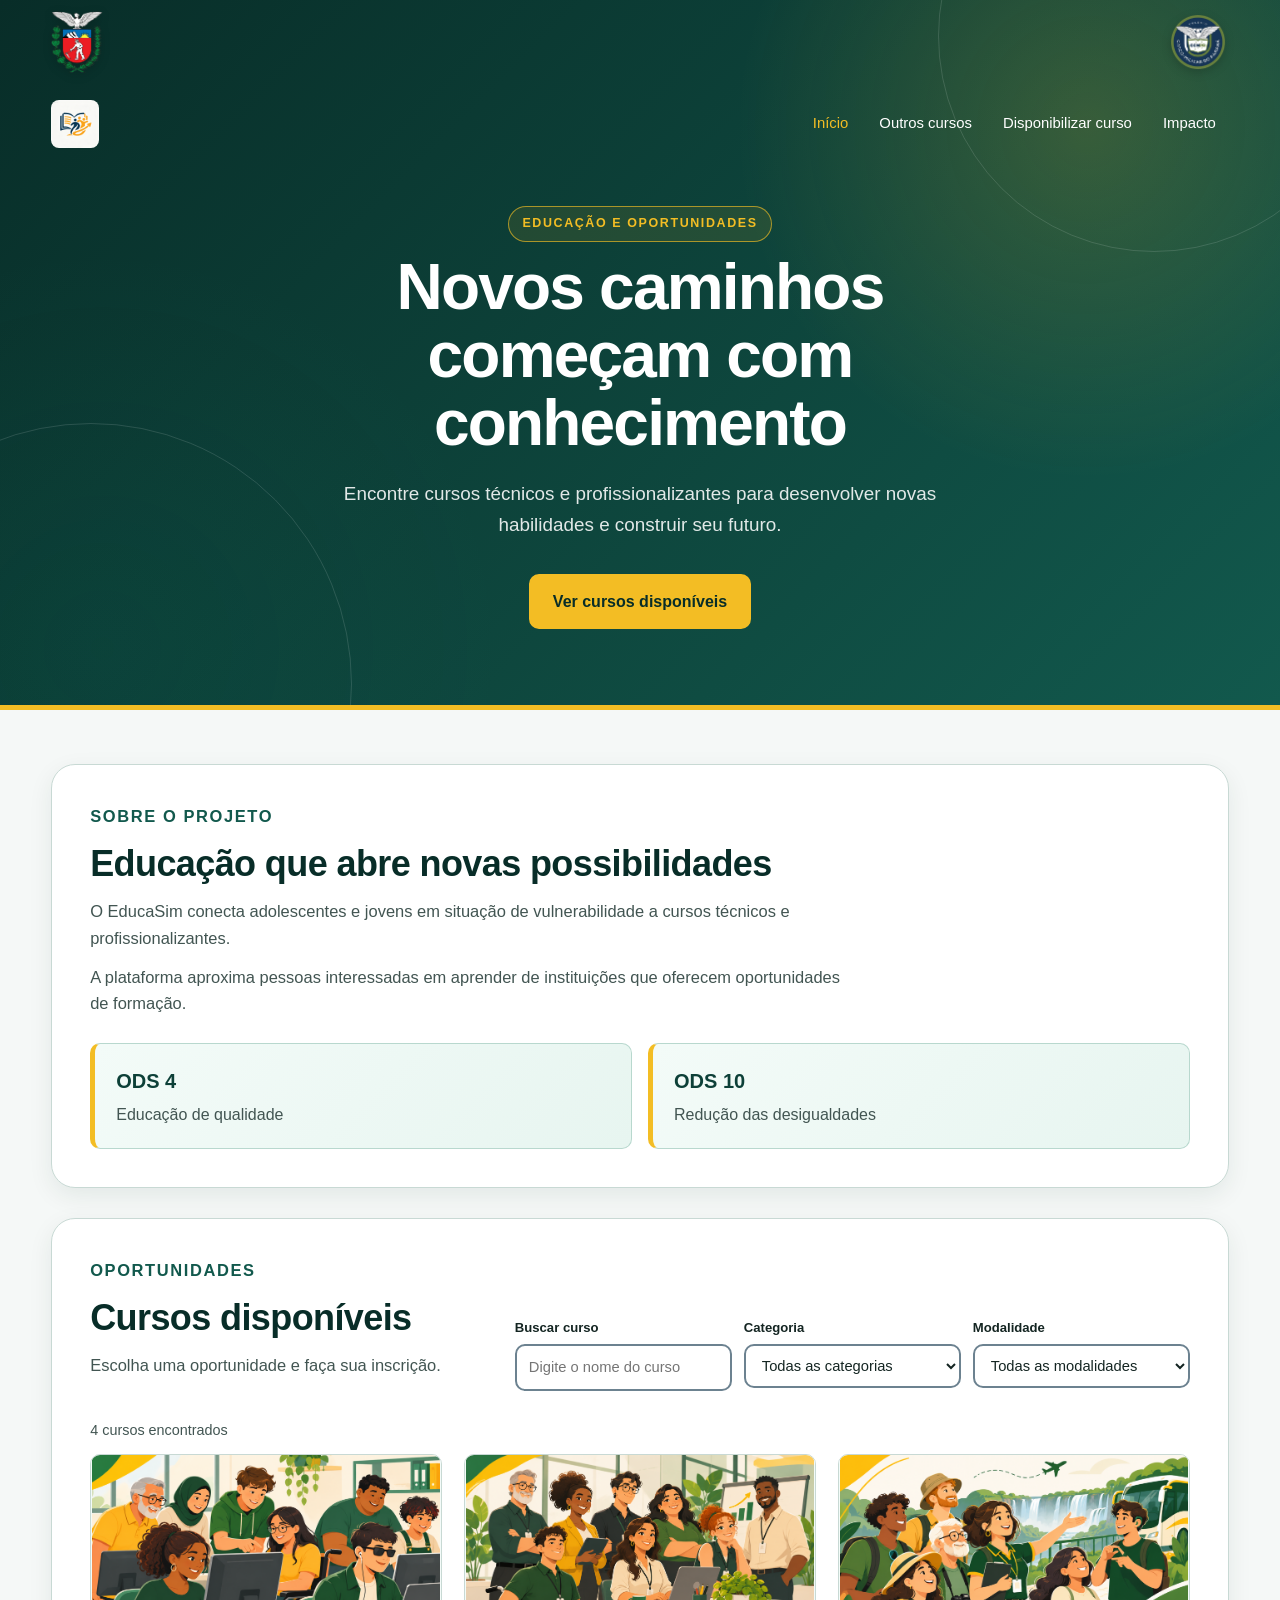
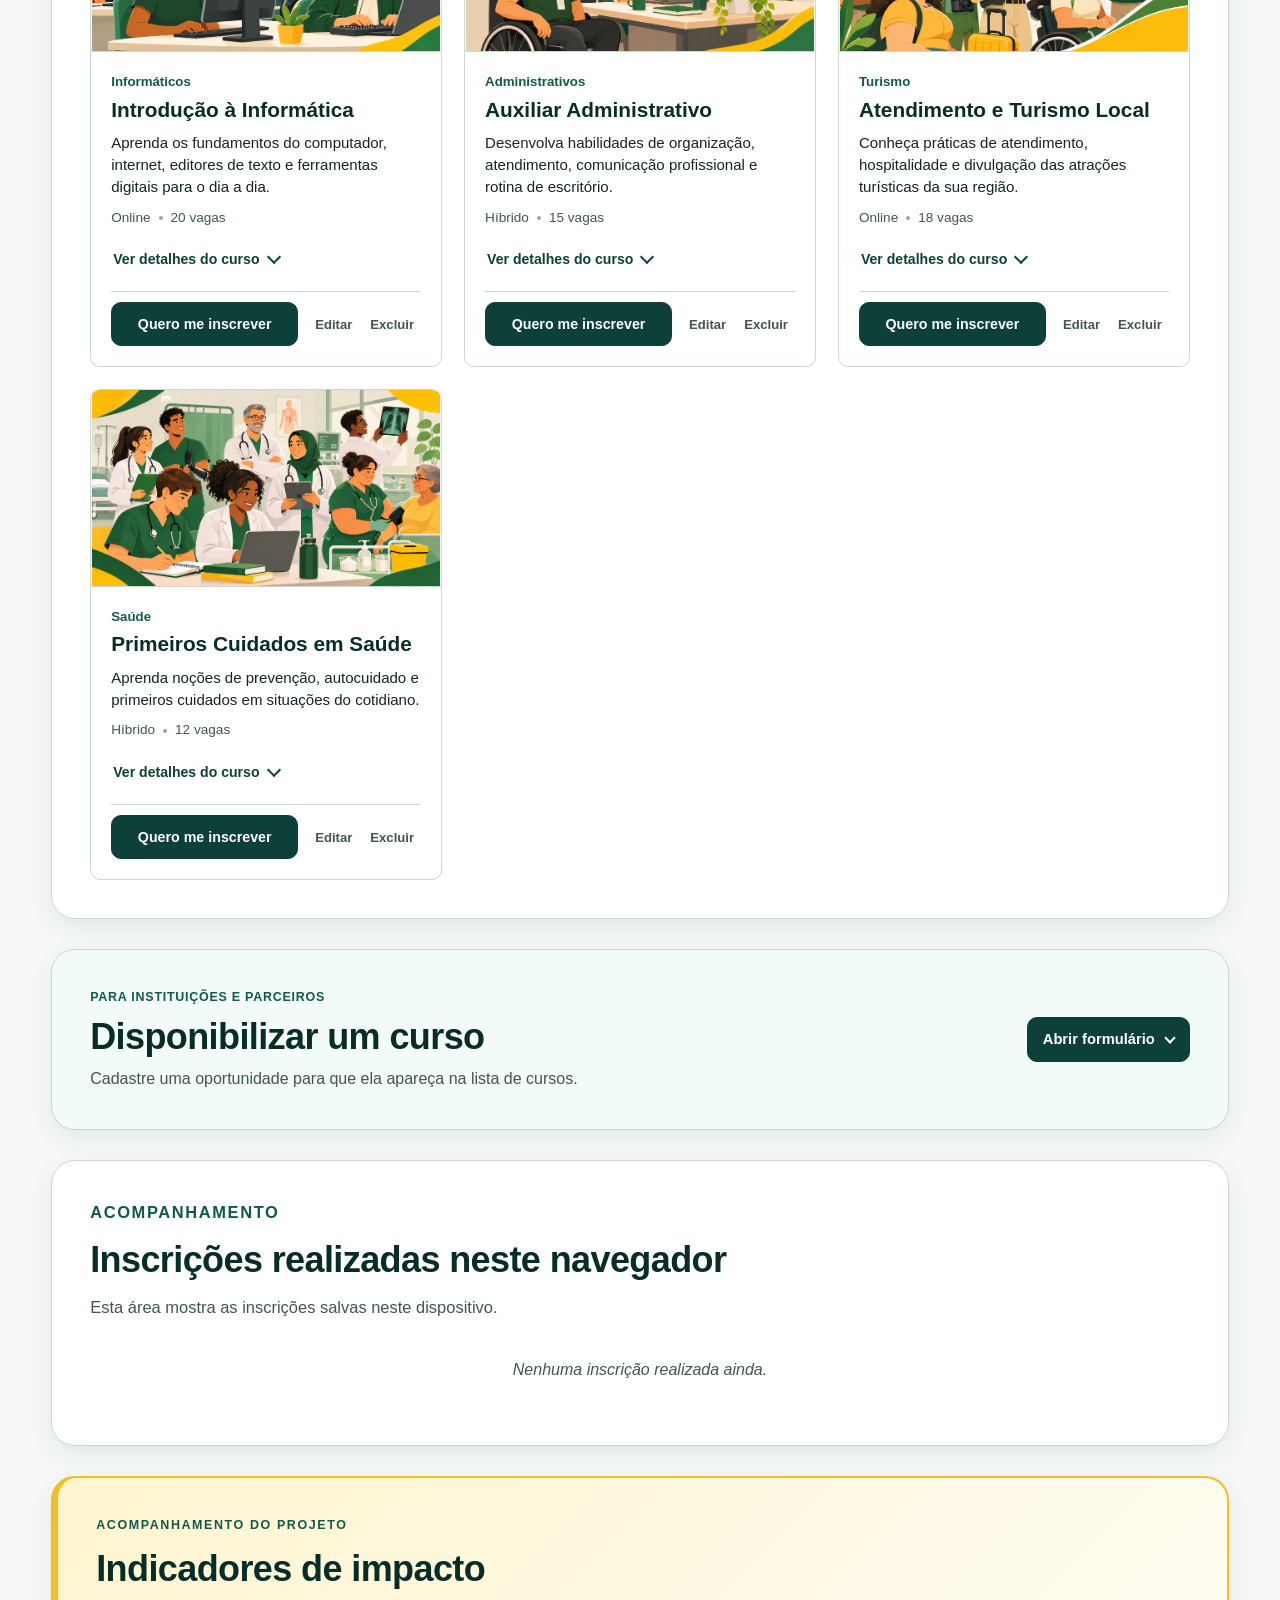
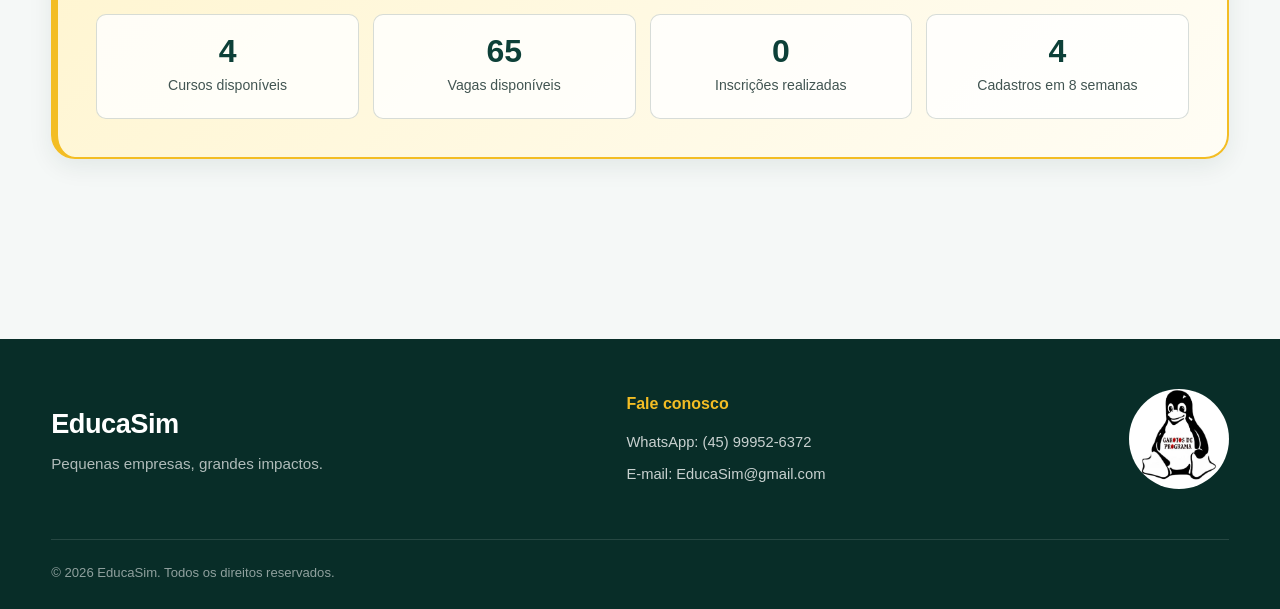
==== commit 0ace925c: "Add files via upload" ====
--- a/index.html
+++ b/index.html
@@ -8,11 +8,16 @@
     <!-- Adapta o site para celulares, tablets e computadores. -->
     <meta name="viewport" content="width=device-width, initial-scale=1.0">
 
+    <!-- Cor da barra do navegador no celular e descrição para buscadores. -->
+    <meta name="theme-color" content="#082d28">
+    <meta name="description" content="EducaSim conecta jovens a cursos técnicos e profissionalizantes.">
+
     <!-- Texto exibido na aba do navegador. -->
     <title>EducaSim - Cursos e Oportunidades</title>
 
     <!-- Conecta o HTML ao arquivo de estilos. -->
     <link rel="stylesheet" href="style.css">
+    <link rel="icon" type="image/jpeg" href="imagens/logo.jpg">
 </head>
 
 <body>
@@ -29,7 +34,7 @@
         </div>
     </dialog>
     <!-- Cabeçalho principal do site. -->
-    <header class="cabecalho" id="topo">
+    <header class="cabecalho" id="topo" tabindex="-1">
 
         <!--
             Identificação institucional exigida pelo projeto.
@@ -60,6 +65,7 @@
                         class="logo-imagem"
                         src="imagens/logo.jpg"
                         alt="Logo do EducaSim"
+                        loading="eager"
                     >
                 </a>
 
@@ -75,9 +81,11 @@
                     aria-expanded="false"
                     aria-controls="menuPrincipal"
                 >
-                    <span class="traco"></span>
-                    <span class="traco"></span>
-                    <span class="traco"></span>
+                    <span class="icone-menu" aria-hidden="true">
+                        <span class="traco-menu"></span>
+                        <span class="traco-menu"></span>
+                        <span class="traco-menu"></span>
+                    </span>
                 </button>
 
                 <!-- Menu principal do site. -->
@@ -205,6 +213,8 @@
                     </div>
                 </div>
 
+                <p class="contador-cursos" id="contadorCursos" role="status" aria-atomic="true"></p>
+
                 <!-- O JavaScript colocará os cartões dos cursos nesta área. -->
                 <div id="listaCursos">
                     <p class="mensagem-vazia">
@@ -216,19 +226,6 @@
             <!-- Formulário para disponibilizar cursos. -->
             <section class="secao-cadastro" id="cadastro-curso">
                 <div class="cadastro-painel">
-                    <span class="cadastro-type-accent">EDUCASIM // NOVA OPORTUNIDADE</span>
-
-                    <span class="cadastro-bracket cadastro-bracket-tl" aria-hidden="true"></span>
-                    <span class="cadastro-bracket cadastro-bracket-tr" aria-hidden="true"></span>
-                    <span class="cadastro-bracket cadastro-bracket-bl" aria-hidden="true"></span>
-                    <span class="cadastro-bracket cadastro-bracket-br" aria-hidden="true"></span>
-
-                    <span class="cadastro-rivet cadastro-rivet-1" aria-hidden="true"></span>
-                    <span class="cadastro-rivet cadastro-rivet-2" aria-hidden="true"></span>
-                    <span class="cadastro-rivet cadastro-rivet-3" aria-hidden="true"></span>
-                    <span class="cadastro-rivet cadastro-rivet-4" aria-hidden="true"></span>
-
-                    <div class="cadastro-textura" aria-hidden="true"></div>
                     <div class="cadastro-cabecalho">
                         <p class="etiqueta-secao">Para instituições e parceiros</p>
 
@@ -241,11 +238,12 @@
 
                     <button type="button" class="cadastro-toggle" id="botaoAbrirCadastro" aria-expanded="false" aria-controls="superficieCadastroCurso">
                         <span class="cadastro-toggle-label">Abrir formulário</span>
-                        <span class="cadastro-toggle-icon" aria-hidden="true">＋</span>
+                        <span class="cadastro-toggle-icon" aria-hidden="true"></span>
                     </button>
 
-                    <div class="cadastro-formulario-superficie" id="superficieCadastroCurso">
-                        <form id="formularioCadastroCurso">
+                    <div class="cadastro-formulario-superficie" id="superficieCadastroCurso" inert>
+                        <div class="cadastro-formulario-conteudo">
+                            <form id="formularioCadastroCurso">
                     <!-- Preenchido somente quando um curso está sendo editado. -->
                     <input type="hidden" id="cursoIdEdicao">
 
@@ -270,14 +268,19 @@
                             Imagem do curso
                         </label>
 
-                        <input
-                            type="file"
-                            id="imagemCurso"
-                            name="imagemCurso"
-                            accept="image/png, image/jpeg, image/webp"
-                        >
-
-                        <small>
+                        <div class="seletor-imagem-curso">
+                            <input
+                                type="file"
+                                id="imagemCurso"
+                                name="imagemCurso"
+                                accept="image/png, image/jpeg, image/webp"
+                                aria-describedby="ajudaImagemCurso"
+                            >
+                            <span class="acao-seletor-imagem" aria-hidden="true">Selecionar imagem</span>
+                            <span class="nome-seletor-imagem" id="nomeImagemCurso" aria-hidden="true">Nenhum arquivo selecionado</span>
+                        </div>
+
+                        <small id="ajudaImagemCurso">
                             Escolha uma imagem PNG, JPG ou WEBP. Este campo é opcional.
                         </small>
 
@@ -415,10 +418,9 @@
                             Cancelar edição
                         </button>
                     </div>
-                        </form>
-                    </div>
-
-                    <span class="cadastro-scan" aria-hidden="true"></span>
+                            </form>
+                        </div>
+                    </div>
                 </div>
             </section>
 
@@ -485,7 +487,8 @@
                             type="tel"
                             id="telefoneInscricao"
                             name="telefoneInscricao"
-                            placeholder="Digite seu telefone"
+                            autocomplete="tel-national"
+                            placeholder="(45) 99999-9999"
                             required
                         >
                     </div>
@@ -619,31 +622,31 @@
             <strong>Fale conosco</strong>
 
             <a
-                href="https://wa.me/554599526372"
+                href="https://wa.me/5545999526372"
                 target="_blank"
                 rel="noopener noreferrer"
             >
-                WhatsApp: (45 ) 99952-6372
+                WhatsApp: (45) 99952-6372
             </a>
 
-            <a href="mailto:contato@educasim.com.br">
+            <a href="mailto:EducaSim@gmail.com">
                 E-mail: EducaSim@gmail.com
             </a>
         </div>
 
         <div class="garotodeprograma">
-            <div class="grt-card"><a href="http://garotosdeprogama.onrender.com/"><img src="imagens/logo.png" alt="Logo da garotos de programa"></a></div>
-            
+            <div class="grt-card">
+                <a href="https://garotosdeprogama.onrender.com/">
+                    <img src="imagens/logo.png" alt="Garotos de Programa" width="640" height="640" loading="lazy">
+                </a>
+            </div>
         </div>
     </div>
 
     <div class="rodape-final">
         <small>&copy; 2026 EducaSim. Todos os direitos reservados.</small>
 
-        <div>
-            <a href="#privacidade">Política de privacidade</a>
-            <a href="#termos">Termos de uso</a>
-        </div>
+        <!-- Insira os links legais quando houver destinos oficiais. -->
     </div>
 </footer>
 
--- a/style.css
+++ b/style.css
@@ -145,7 +145,7 @@
     top: 10px;
     right: max(4%, calc((100vw - 1180px) / 2));
     left: max(4%, calc((100vw - 1180px) / 2));
-    z-index: 1100;
+    z-index: 2;
 
     display: grid;
     grid-template-columns: 1fr 1fr;
@@ -154,6 +154,10 @@
 
     min-height: 64px;
     pointer-events: none;
+}
+
+.cabecalho:has(.barra-navegacao.rolou) .brasoes-institucionais {
+    opacity: 0;
 }
 
 .brasao {
@@ -180,6 +184,7 @@
    Fica integrada ao cabeçalho enquanto a página está no topo.
    ================================================== */
 .barra-navegacao {
+    --duracao-menu: 280ms;
     position: absolute;
     top: 84px;
     left: 0;
@@ -320,37 +325,67 @@
     width: 44px;
     height: 44px;
     padding: 0;
-    border: 1px solid rgba(255, 255, 255, 0.4);
-    border-radius: var(--raio-sm);
-    background-color: transparent;
+    border: 0;
+    border-radius: 50%;
+    background: transparent;
     color: var(--branco);
     cursor: pointer;
-}
-
-.botao-menu:hover {
-    background-color: rgba(255, 255, 255, 0.14);
-}
-
-.botao-menu .traco {
-    display: block;
-    width: 21px;
+    transition: color var(--duracao-menu) ease-in-out;
+}
+
+.botao-menu.aberto {
+    color: var(--amarelo-500);
+}
+
+@media (hover: hover) {
+    .botao-menu:hover {
+        color: var(--amarelo-500);
+    }
+}
+
+.icone-menu {
+    position: relative;
+    width: 24px;
+    height: 24px;
+    transition: transform 140ms ease-out;
+}
+
+.botao-menu:active .icone-menu {
+    transform: scale(0.93);
+}
+
+.traco-menu {
+    position: absolute;
+    top: 11px;
+    left: 0;
+    width: 100%;
     height: 2px;
-    margin: 3px auto;
+    border-radius: 999px;
     background-color: currentColor;
-    transition: transform 0.16s ease, opacity 0.16s ease;
-}
-
-.botao-menu.aberto .traco:nth-child(1) {
-    transform: translateY(5px) rotate(45deg);
-}
-
-.botao-menu.aberto .traco:nth-child(2) {
+    transition: transform var(--duracao-menu) ease-in-out, opacity 180ms ease-in-out;
+}
+
+.traco-menu:first-child {
+    transform: translateY(-7px) rotate(0deg);
+}
+
+.traco-menu:last-child {
+    transform: translateY(7px) rotate(0deg);
+}
+
+.botao-menu.aberto .traco-menu:first-child {
+    transform: translateY(0) rotate(45deg);
+}
+
+.botao-menu.aberto .traco-menu:nth-child(2) {
+    transform: scaleX(0.55);
     opacity: 0;
 }
 
-.botao-menu.aberto .traco:nth-child(3) {
-    transform: translateY(-5px) rotate(-45deg);
-}
+.botao-menu.aberto .traco-menu:last-child {
+    transform: translateY(0) rotate(-45deg);
+}
+
 
 .barra-navegacao.rolou .menu a {
     padding-top: 7px;
@@ -381,6 +416,10 @@
     font-weight: 800;
     letter-spacing: 1.6px;
     text-transform: uppercase;
+}
+
+main p.etiqueta-secao {
+    color: var(--verde-800);
 }
 
 .etiqueta-destaque {
@@ -541,7 +580,6 @@
     min-height: 44px;
     padding: 10px 12px;
     background-color: var(--branco);
-    border: 2px solid var(--borda-forte);
     border-radius: var(--raio-sm);
     color: var(--texto);
     font-size: 0.92rem;
@@ -554,49 +592,86 @@
    ================================================== */
 #listaCursos {
     display: grid;
-    grid-template-columns: repeat(auto-fit, minmax(255px, 1fr));
-    gap: 20px;
+    align-items: start;
+    grid-template-columns: repeat(auto-fill, minmax(min(100%, 295px), 1fr));
+    gap: 22px;
 }
 
 .cartao-curso {
-    display: flex;
-    flex-direction: column;
-    min-height: 100%;
-    padding: 23px;
-    background: linear-gradient(160deg, var(--branco), var(--verde-50));
+    overflow: hidden;
+    background-color: var(--branco);
     border: 1px solid var(--borda);
-    border-top: 5px solid var(--verde-700);
-    border-radius: var(--raio-md);
-    box-shadow: var(--sombra-suave);
-    animation: surgir 0.5s ease both;
-    transition: border-color var(--transicao), box-shadow var(--transicao), transform var(--transicao);
-}
-
+    border-radius: var(--raio-sm);
+    transition: border-color var(--transicao);
+}
+
+.cartao-curso:hover,
+.cartao-curso:focus-within {
+    border-color: var(--borda-forte);
+}
+
+.imagem-cartao-curso {
+    display: block;
+    width: 100%;
+    aspect-ratio: 16 / 9;
+    object-fit: contain;
+    background-color: var(--verde-50);
+    border-bottom: 1px solid var(--borda);
+}
+
+.conteudo-cartao-curso {
+    display: grid;
+    gap: 10px;
+    padding: clamp(15px, 2vw, 20px);
+}
+
+.cabecalho-cartao-curso {
+    display: grid;
+    gap: 5px;
+}
 
 .cartao-curso h3 {
-    margin-bottom: 15px;
+    margin: 0;
     color: var(--verde-950);
-    font-size: 1.25rem;
-    line-height: 1.25;
-}
-
-
-/* ==================================================
-   IMAGEM DO CARTÃO DE CURSO
-   Mostra a imagem escolhida no cadastro sem deformá-la.
-   ================================================== */
-.imagem-cartao-curso {
-    width: calc(100% + 46px);
-    height: 170px;
-    margin: -23px -23px 20px;
-    object-fit: cover;
-    border-radius: var(--raio-md) var(--raio-md) 0 0;
+    font-size: clamp(1.12rem, 1.7vw, 1.3rem);
+    font-weight: 700;
+    line-height: 1.23;
 }
 
 .cartao-curso p {
-    margin-bottom: 8px;
+    margin: 0;
     color: var(--texto-suave);
     font-size: 0.94rem;
+    line-height: 1.45;
+}
+
+.cartao-curso .categoria-curso {
+    color: var(--verde-800);
+    font-size: 0.83rem;
+    font-weight: 700;
+}
+
+.cartao-curso .informacoes-curso {
+    display: flex;
+    flex-wrap: wrap;
+    align-items: center;
+    gap: 4px 8px;
+    font-size: 0.85rem;
+}
+
+.informacoes-curso span + span::before {
+    display: inline-block;
+    width: 4px;
+    height: 4px;
+    margin-inline-end: 8px;
+    border-radius: 50%;
+    background-color: var(--borda-forte);
+    vertical-align: middle;
+    content: "";
+}
+
+.cartao-curso .data-cartao-curso {
+    font-size: 0.78rem;
 }
 
 .cartao-curso strong,
@@ -605,16 +680,16 @@
 }
 
 .botao-inscricao {
-    width: 100%;
-    min-height: 46px;
-    margin-top: auto;
-    padding: 11px 15px;
-    border: 2px solid var(--verde-900);
+    flex: 1 1 auto;
+    min-height: 44px;
+    padding: 8px 12px;
+    border: 1px solid var(--verde-900);
     border-radius: var(--raio-sm);
     background-color: var(--verde-900);
     color: var(--branco);
     cursor: pointer;
-    font-weight: 800;
+    font-size: 0.89rem;
+    font-weight: 700;
     transition: background-color var(--transicao), box-shadow var(--transicao), transform var(--transicao);
 }
 
@@ -622,10 +697,6 @@
     background-color: var(--verde-700);
     box-shadow: var(--sombra-suave);
     transform: translateY(-2px);
-}
-
-.cartao-curso.curso-esgotado {
-    border-top-color: var(--vermelho-700);
 }
 
 .botao-inscricao:disabled {
@@ -663,17 +734,15 @@
     font-weight: 800;
 }
 
-.campo input:not([type="checkbox"]),
+.campo input:not([type="checkbox"], [type="file"]),
 .campo select {
     width: 100%;
     min-height: 48px;
     padding: 12px 13px;
     background-color: var(--branco);
-    border: 2px solid var(--borda-forte);
     border-radius: var(--raio-sm);
     color: var(--texto);
     font-size: 1rem;
-    transition: border-color var(--transicao), box-shadow var(--transicao);
 }
 
 .campo input::placeholder {
@@ -690,31 +759,49 @@
     grid-column: 1 / -1;
 }
 
-.campo-imagem input[type="file"] {
+.seletor-imagem-curso {
+    position: relative;
+    display: flex;
+    flex-wrap: wrap;
+    align-items: center;
+    gap: 8px 12px;
     width: 100%;
     min-height: 48px;
     padding: 9px;
     background-color: var(--verde-50);
-    border: 2px dashed var(--borda-forte);
     border-radius: var(--raio-sm);
     color: var(--texto);
+}
+
+.seletor-imagem-curso input[type="file"] {
+    position: absolute;
+    inset: 0;
+    z-index: 1;
+    width: 100%;
+    height: 100%;
+    opacity: 0;
     cursor: pointer;
 }
 
-.campo-imagem input[type="file"]::file-selector-button {
-    margin-right: 12px;
+.acao-seletor-imagem {
+    flex: 0 0 auto;
     padding: 9px 13px;
-    border: 0;
     border-radius: 7px;
     background-color: var(--verde-900);
     color: var(--branco);
-    cursor: pointer;
+    font-size: 0.875rem;
     font-weight: 700;
-}
-
-.campo-imagem input[type="file"]::file-selector-button:hover {
-    background-color: var(--verde-700);
-    transition: var(--transicao);
+    line-height: 1.2;
+}
+
+.nome-seletor-imagem {
+    display: -webkit-box;
+    flex: 1 1 8rem;
+    min-width: 0;
+    overflow: hidden;
+    overflow-wrap: anywhere;
+    -webkit-box-orient: vertical;
+    -webkit-line-clamp: 2;
 }
 
 .campo-imagem small {
@@ -732,7 +819,8 @@
     display: block;
     width: min(100%, 300px);
     max-height: 180px;
-    object-fit: cover;
+    object-fit: contain;
+    background-color: var(--verde-50);
     border: 1px solid var(--borda);
     border-radius: var(--raio-sm);
     box-shadow: var(--sombra-suave);
@@ -752,16 +840,104 @@
     flex: 0 0 auto;
     margin-top: 3px;
     accent-color: var(--verde-700);
-}
-
-.campo input:not([type="checkbox"]):focus,
-.campo select:focus,
-.campo-filtro input:focus,
-.campo-filtro select:focus {
+    outline: 1px solid transparent;
+    outline-offset: 2px;
+    transition: outline-color 220ms ease;
+}
+
+/* Contornos e interação nos campos de busca e dos formulários. */
+:is(.campo, .campo-filtro) :is(input:not([type="checkbox"], [type="file"]), select, textarea),
+.seletor-imagem-curso {
+    border: 2px solid #6c8290;
+    transition: border-color 220ms ease;
+}
+
+.seletor-imagem-curso {
+    border-style: dashed;
+}
+
+.campo-filtro.ativo :is(input, select),
+:is(.campo, .campo-filtro) :is(input:not([type="checkbox"], [type="file"]), select, textarea):hover,
+.seletor-imagem-curso:hover {
     border-color: var(--verde-700);
-    box-shadow: 0 0 0 4px rgba(243, 189, 36, 0.28);
-    outline: 3px solid var(--amarelo-500);
-    outline-offset: 2px;
+}
+
+:is(.campo, .campo-filtro) :is(input:not([type="checkbox"], [type="file"]), select, textarea):focus,
+.seletor-imagem-curso:focus-within {
+    border-color: var(--verde-800);
+    outline: none;
+    transition: none;
+}
+
+/* Lista de opções dos seletores. */
+@supports (appearance: base-select) and selector(::picker(select)) {
+    :is(.campo, .campo-filtro) select,
+    :is(.campo, .campo-filtro) select::picker(select) {
+        appearance: base-select;
+    }
+
+    :is(.campo, .campo-filtro) select {
+        overflow: hidden;
+        line-height: 1.25;
+        white-space: nowrap;
+        text-overflow: ellipsis;
+    }
+
+    :is(.campo, .campo-filtro) select::picker(select) {
+        box-sizing: border-box;
+        inline-size: anchor-size(width);
+        margin-block: 6px;
+        padding: 4px;
+        white-space: normal;
+        border: 1px solid var(--borda);
+        border-radius: var(--raio-sm);
+        background-color: var(--branco);
+        color: var(--texto);
+        box-shadow: var(--sombra-suave);
+    }
+
+    :is(.campo, .campo-filtro) select::picker-icon {
+        color: var(--verde-800);
+    }
+
+    :is(.campo, .campo-filtro) select:open::picker-icon {
+        rotate: 180deg;
+    }
+
+    :is(.campo, .campo-filtro) select option {
+        display: flex;
+        align-items: center;
+        gap: 8px;
+        min-height: 44px;
+        padding: 8px 11px;
+        border-radius: 6px;
+    }
+
+    :is(.campo, .campo-filtro) select option:checked {
+        background-color: var(--verde-100);
+        color: var(--verde-950);
+        font-weight: 700;
+    }
+
+    :is(.campo, .campo-filtro) select option:not(:disabled):is(:hover, :focus-visible) {
+        background-color: var(--verde-50);
+        color: var(--verde-950);
+        outline: 1px solid var(--verde-700);
+        outline-offset: -1px;
+    }
+
+    :is(.campo, .campo-filtro) select option::checkmark {
+        display: none;
+    }
+}
+
+.campo-checkbox input:hover {
+    outline-color: var(--verde-700);
+}
+
+.campo-checkbox input:focus-visible {
+    outline-color: var(--verde-800);
+    transition: none;
 }
 
 form button {
@@ -855,6 +1031,21 @@
     font-size: 0.94rem;
 }
 
+.secao-cursos .contador-cursos {
+    margin: 0 0 12px;
+    color: var(--texto-suave);
+    font-size: 0.9rem;
+}
+
+.estado-vazio-cursos {
+    grid-column: 1 / -1;
+    text-align: center;
+}
+
+.estado-vazio-cursos .mensagem-vazia {
+    max-width: none;
+}
+
 .mensagem-vazia {
     grid-column: 1 / -1;
     padding: 24px;
@@ -922,23 +1113,10 @@
     transform: translateY(-4px);
 }
 
-.campo input:not([type="checkbox"]):hover,
-.campo select:hover,
-.campo-filtro input:hover,
-.campo-filtro select:hover {
-    border-color: var(--verde-700);
-}
-
-.campo-imagem input[type="file"]:hover {
-    background-color: var(--verde-100);
-    border-color: var(--verde-700);
-}
-
 .rodape {
     margin-top: 80px;
     background: var(--verde-950);
     color: var(--branco);
-    border-top: 4px solid var(--amarelo-500);
 }
 
 .rodape-conteudo {
@@ -1067,58 +1245,26 @@
     color: var(--amarelo-500);
 }
 
-.garotodeprograma img{
-    width: 100PX;
-    display: flex;
-    justify-content: center;
-    border-radius: 100%;
-}
-
-.garotodeprograma:hover{
-    transform: rotate(-10deg);
-    transition: 0.5s ease;
-    scale: 1.05;
-}
-
-
-
-/* RESPONSIVIDADE */
-
-@media (max-width: 800px) {
-
-    .rodape {
-        margin-top: 60px;
-    }
-
-    .rodape-conteudo {
-        grid-template-columns: 1fr;
-        gap: 32px;
-
-        padding-top: 42px;
-        padding-bottom: 35px;
-    }
-
-    .rodape-conteudo > a {
-        justify-content: flex-start;
-    }
-
-    .rodape-conteudo > a img {
-        width: 85px;
-    }
-
-    .rodape-final {
-        flex-direction: column;
-        align-items: flex-start;
-        gap: 14px;
-    }
-
-    .rodape-final div {
-        flex-wrap: wrap;
-        gap: 10px 20px;
-    }
-}
-
-
+.garotodeprograma a {
+    display: block;
+    width: 100px;
+}
+
+.garotodeprograma img {
+    display: block;
+    width: 100%;
+    height: auto;
+    border-radius: 50%;
+    transition: transform 300ms cubic-bezier(0.22, 1, 0.36, 1);
+}
+
+.garotodeprograma a:is(:hover, :focus-visible) img {
+    transform: translateY(-5px) scale(1.08);
+}
+
+.garotodeprograma a:active img {
+    transform: scale(0.94);
+}
 
 
 /* ==================================================
@@ -1126,9 +1272,7 @@
    Mantém o foco visível para navegação pelo teclado.
    ================================================== */
 a:focus-visible,
-button:focus-visible,
-input:focus-visible,
-select:focus-visible {
+button:focus-visible {
     outline: 4px solid var(--amarelo-500);
     outline-offset: 3px;
 }
@@ -1234,14 +1378,6 @@
         max-width: 125px;
     }
 
-    .barra-navegacao.rolou .menu:not(.aberto) {
-        display: none;
-    }
-
-    .barra-navegacao.rolou .menu.aberto {
-        display: flex;
-    }
-
     .logo {
         font-size: 1.65rem;
     }
@@ -1249,26 +1385,6 @@
     .logo-imagem {
         height: 40px;
         max-width: 155px;
-    }
-
-    .menu {
-        display: none;
-        position: absolute;
-        top: calc(100% + 10px);
-        right: 4%;
-        left: 4%;
-        flex-direction: column;
-        gap: 3px;
-        padding: 10px;
-        background-color: rgba(8, 45, 40, 0.98);
-        border: 1px solid rgba(243, 189, 36, 0.55);
-        border-radius: var(--raio-md);
-        box-shadow: var(--sombra-navbar);
-    }
-
-    .menu.aberto {
-        display: flex;
-        animation: abrir-menu 0.16s ease both;
     }
 
     .barra-navegacao {
@@ -1374,39 +1490,9 @@
 
 
 /* ==================================================
-   ANIMAÇÃO DO MENU MOBILE
-   Faz o menu aparecer de forma suave ao ser aberto.
-   ================================================== */
-@keyframes abrir-menu {
-    from {
-        opacity: 0;
-        transform: translateY(-8px);
-    }
-
-    to {
-        opacity: 1;
-        transform: translateY(0);
-    }
-}
-
-
-/* ==================================================
    REDUÇÃO DE MOVIMENTO
    Respeita a preferência do usuário por menos animações.
    ================================================== */
-@media (prefers-reduced-motion: reduce) {
-    html {
-        scroll-behavior: auto;
-    }
-
-    *,
-    *::before,
-    *::after {
-        animation-duration: 0.01ms !important;
-        animation-iteration-count: 1 !important;
-        transition-duration: 0.01ms !important;
-    }
-}
 
 
 /* ==================================================
@@ -1423,28 +1509,15 @@
     min-height: 96px;
     padding: 12px 13px;
     background-color: var(--branco);
-    border: 2px solid var(--borda-forte);
     border-radius: var(--raio-sm);
     color: var(--texto);
     font: inherit;
     line-height: 1.5;
     resize: vertical;
-    transition: border-color var(--transicao), box-shadow var(--transicao);
 }
 
 .campo textarea::placeholder {
     color: #647772;
-}
-
-.campo textarea:hover {
-    border-color: var(--verde-700);
-}
-
-.campo textarea:focus {
-    border-color: var(--verde-700);
-    box-shadow: 0 0 0 4px rgba(243, 189, 36, 0.28);
-    outline: 3px solid var(--amarelo-500);
-    outline-offset: 2px;
 }
 
 .campo small {
@@ -1454,42 +1527,106 @@
     font-size: 0.85rem;
 }
 
+.campo :is(input, select, textarea)[aria-invalid="true"] {
+    border-color: var(--vermelho-700);
+}
+
+.campo :is(input, select, textarea)[aria-invalid="true"]:is(:hover, :focus) {
+    border-color: #781925;
+}
+
+.campo-checkbox input[aria-invalid="true"] {
+    outline-color: var(--vermelho-700);
+}
+
+.campo-checkbox input[aria-invalid="true"]:focus-visible {
+    outline-color: #781925;
+}
+
+.campo .erro-campo {
+    margin: 6px 0 0;
+    color: var(--vermelho-700);
+    font-size: 0.88rem;
+    font-weight: 700;
+    line-height: 1.4;
+}
+
+.campo-checkbox .erro-campo {
+    margin-inline-start: 29px;
+}
+
 
 /* ==================================================
    DESCRIÇÃO E DETALHES NO CARTÃO DO CURSO
    Mostra as informações extras sem alongar o cartão.
    ================================================== */
 .cartao-curso .descricao-curso {
-    margin-bottom: 14px;
     color: var(--texto);
 }
 
-.detalhes-curso {
-    margin: 4px 0 18px;
-    padding: 12px 14px;
-    background-color: var(--branco);
-    border: 1px solid var(--borda);
-    border-radius: var(--raio-sm);
-}
-
 .detalhes-curso summary {
+    display: flex;
+    align-items: center;
+    gap: 9px;
+    width: fit-content;
+    max-width: 100%;
+    min-height: 44px;
+    padding: 6px 2px;
+    border-radius: 5px;
+    color: var(--verde-900);
+    font-size: 0.88rem;
+    font-weight: 700;
+    list-style: none;
     cursor: pointer;
-    color: var(--verde-900);
-    font-weight: 800;
-}
-
-.detalhes-curso[open] summary {
-    margin-bottom: 10px;
+    transition: color 0.25s ease;
+}
+
+.detalhes-curso summary::-webkit-details-marker {
+    display: none;
+}
+
+.detalhes-curso summary::after {
+    flex: none;
+    width: 8px;
+    height: 8px;
+    border-right: 2px solid currentColor;
+    border-bottom: 2px solid currentColor;
+    transform: translateY(-2px) rotate(45deg);
+    transition: transform 0.25s ease;
+    content: "";
+}
+
+.detalhes-curso summary:hover {
+    color: var(--verde-700);
+}
+
+.detalhes-curso[open] summary::after {
+    transform: translateY(2px) rotate(225deg);
+}
+
+.conteudo-detalhes-curso {
+    display: grid;
+    gap: 7px;
+    padding-block: 10px 4px;
+    border-top: 1px solid var(--borda);
+}
+
+.detalhes-curso[open] .conteudo-detalhes-curso {
+    animation: revelar-detalhes 0.25s ease both;
+}
+
+@keyframes revelar-detalhes {
+    from { opacity: 0; transform: translateY(-4px); }
+    to { opacity: 1; transform: translateY(0); }
 }
 
 .detalhes-curso h4 {
-    margin: 4px 0 6px;
     color: var(--texto);
     font-size: 0.94rem;
 }
 
 .detalhes-curso ul {
-    margin: 0 0 12px 20px;
+    margin-left: 20px;
     color: var(--texto-suave);
     font-size: 0.94rem;
 }
@@ -1505,10 +1642,19 @@
    BOTÕES EDITAR E EXCLUIR
    Ficam abaixo do botão de inscrição, com menos destaque.
    ================================================== */
+.controles-cartao-curso {
+    display: flex;
+    flex-wrap: wrap;
+    align-items: center;
+    gap: 5px 10px;
+    padding-top: 10px;
+    border-top: 1px solid var(--borda);
+}
+
 .acoes-cartao {
     display: flex;
-    gap: 10px;
-    margin-top: 10px;
+    gap: 4px;
+    margin-inline-start: auto;
 }
 
 .botao-acao {
@@ -1533,18 +1679,26 @@
     transform: translateY(0);
 }
 
-.botao-editar:hover {
-    background-color: var(--verde-100);
-    border-color: var(--verde-700);
-}
-
-.botao-excluir {
-    border-color: var(--vermelho-700);
+.acoes-cartao .botao-acao {
+    flex: 0 0 auto;
+    padding: 5px 7px;
+    border: 0;
+    border-radius: 6px;
+    color: var(--texto-suave);
+    font-size: 0.82rem;
+    font-weight: 700;
+}
+
+.acoes-cartao .botao-acao:hover {
+    box-shadow: none;
+    transform: none;
+    background-color: var(--verde-50);
+    color: var(--verde-900);
+}
+
+.acoes-cartao .botao-excluir:hover {
+    background-color: var(--vermelho-100);
     color: var(--vermelho-700);
-}
-
-.botao-excluir:hover {
-    background-color: var(--vermelho-100);
 }
 
 .botao-acao:focus-visible,
@@ -1791,589 +1945,102 @@
 
 
 /* ==================================================
-   PAINEL ANIMADO DO CADASTRO DE CURSO
-   Adaptação da referência brutalista à identidade do EducaSim.
-   ================================================== */
+   PAINEL DO CADASTRO DE CURSO
+   ================================================== */
+main section.secao-cadastro:not(.destaque) {
+    background-color: var(--verde-50);
+}
+
 .cadastro-painel {
-    position: relative;
-    isolation: isolate;
-    margin-top: 24px;
-    padding: clamp(24px, 4vw, 42px);
+    display: grid;
+    grid-template-columns: minmax(0, 1fr) auto;
+    align-items: center;
+    column-gap: 24px;
+}
+
+.cadastro-cabecalho .etiqueta-secao {
+    margin-bottom: 8px;
+    letter-spacing: 0.06em;
+}
+
+.secao-cadastro .cadastro-cabecalho h2 {
+    margin-bottom: 8px;
+}
+
+.cadastro-cabecalho > p:last-child {
+    color: var(--texto-suave);
+}
+
+.cadastro-toggle {
+    display: inline-flex;
+    align-items: center;
+    justify-self: start;
+    gap: 11px;
+    min-height: 44px;
+    padding: 10px 15px;
+    border: 1px solid var(--verde-900);
+    border-radius: var(--raio-sm);
+    background-color: var(--verde-900);
+    color: var(--branco);
+    cursor: pointer;
+    font-size: 0.92rem;
+    font-weight: 800;
+    transition: background-color 0.25s ease;
+}
+
+.cadastro-toggle:hover {
+    background-color: var(--verde-800);
+}
+
+.cadastro-toggle-icon {
+    flex: none;
+    width: 8px;
+    height: 8px;
+    border-right: 2px solid currentColor;
+    border-bottom: 2px solid currentColor;
+    transform: translateY(-2px) rotate(45deg);
+    transition: transform 0.28s ease-in-out;
+}
+
+.cadastro-painel.aberto .cadastro-toggle-icon {
+    transform: translateY(2px) rotate(225deg);
+}
+
+.cadastro-formulario-superficie {
+    display: grid;
+    grid-column: 1 / -1;
+    grid-template-rows: 0fr;
+    opacity: 0;
+    visibility: hidden;
+    transition: grid-template-rows 0.28s ease-in-out, opacity 0.28s ease-in-out, visibility 0s 0.28s;
+}
+
+.cadastro-painel.aberto .cadastro-formulario-superficie {
+    grid-template-rows: 1fr;
+    opacity: 1;
+    visibility: visible;
+    transition-delay: 0s;
+}
+
+.cadastro-formulario-conteudo {
+    min-height: 0;
     overflow: hidden;
-    background:
-        linear-gradient(135deg, rgba(8, 45, 40, 0.98), rgba(13, 64, 56, 0.97)),
-        var(--verde-950);
-    border: 7px solid var(--verde-950);
-    border-radius: 4px;
-    box-shadow:
-        10px 10px 0 rgba(8, 45, 40, 0.55),
-        20px 20px 0 rgba(8, 45, 40, 0.22);
-    transition:
-        transform 0.6s cubic-bezier(0.19, 1, 0.22, 1),
-        box-shadow 0.6s cubic-bezier(0.19, 1, 0.22, 1),
-        border-color 0.4s ease;
-}
-
-.cadastro-painel:hover,
-.cadastro-painel:focus-within {
-    transform: translate(-3px, -3px);
-    border-color: var(--amarelo-500);
-    box-shadow:
-        14px 14px 0 rgba(8, 45, 40, 0.6),
-        28px 28px 0 rgba(8, 45, 40, 0.24);
-}
-
-.cadastro-textura {
-    position: absolute;
-    inset: 0;
-    z-index: -1;
-    background:
-        repeating-linear-gradient(45deg, transparent 0 2px, rgba(255, 255, 255, 0.035) 2px 4px),
-        repeating-linear-gradient(-45deg, transparent 0 8px, rgba(243, 189, 36, 0.06) 8px 10px);
-    opacity: 0.65;
-    pointer-events: none;
-    transition: opacity 0.6s ease;
-}
-
-.cadastro-painel:hover .cadastro-textura,
-.cadastro-painel:focus-within .cadastro-textura {
-    opacity: 1;
-}
-
-.cadastro-type-accent {
-    position: absolute;
-    top: -25px;
-    left: 0;
-    color: var(--verde-900);
-    font-family: "Courier New", monospace;
-    font-size: 0.72rem;
-    font-weight: 800;
-    letter-spacing: 1.8px;
-    opacity: 0;
-    transform: translateY(8px);
-    transition: opacity 0.4s ease, transform 0.4s ease;
-}
-
-.cadastro-painel:hover .cadastro-type-accent,
-.cadastro-painel:focus-within .cadastro-type-accent {
-    opacity: 1;
-    transform: translateY(0);
-}
-
-.cadastro-cabecalho {
-    position: relative;
-    z-index: 2;
-    margin-bottom: 26px;
-}
-
-.cadastro-cabecalho .etiqueta-secao {
-    display: inline-flex;
-    padding: 6px 11px;
-    border: 1px solid rgba(243, 189, 36, 0.7);
-    border-radius: 999px;
-    background: rgba(243, 189, 36, 0.13);
-}
-
-.cadastro-cabecalho h2 {
-    color: var(--branco) !important;
-    text-shadow: 2px 2px 0 rgba(0, 0, 0, 0.28);
-}
-
-.cadastro-cabecalho > p:last-child {
-    color: rgba(255, 255, 255, 0.82) !important;
-}
-
-.cadastro-formulario-superficie {
-    position: relative;
-    z-index: 2;
-    padding: clamp(18px, 3vw, 30px);
-    background: rgba(255, 255, 255, 0.97);
-    border: 4px solid var(--amarelo-500);
-    border-radius: 2px;
-    box-shadow:
-        7px 7px 0 rgba(0, 0, 0, 0.27),
-        inset 0 0 0 1px rgba(8, 45, 40, 0.1);
-    transform: translateZ(0);
-    transition: box-shadow 0.6s cubic-bezier(0.19, 1, 0.22, 1), transform 0.6s cubic-bezier(0.19, 1, 0.22, 1);
-}
-
-.cadastro-painel:hover .cadastro-formulario-superficie,
-.cadastro-painel:focus-within .cadastro-formulario-superficie {
-    transform: translate(2px, 2px);
-    box-shadow:
-        10px 10px 0 rgba(0, 0, 0, 0.3),
-        inset 0 0 0 1px rgba(8, 45, 40, 0.1);
-}
-
-.cadastro-formulario-superficie form {
-    position: relative;
-    z-index: 2;
-}
-
-.cadastro-formulario-superficie .campo {
-    animation: cadastro-campo-entrada 0.55s both;
-}
-
-.cadastro-formulario-superficie .campo:nth-of-type(2) { animation-delay: 0.03s; }
-.cadastro-formulario-superficie .campo:nth-of-type(3) { animation-delay: 0.06s; }
-.cadastro-formulario-superficie .campo:nth-of-type(4) { animation-delay: 0.09s; }
-.cadastro-formulario-superficie .campo:nth-of-type(5) { animation-delay: 0.12s; }
-.cadastro-formulario-superficie .campo:nth-of-type(6) { animation-delay: 0.15s; }
-
-.cadastro-formulario-superficie .campo label {
-    font-family: "Courier New", monospace;
-    font-size: 0.9rem;
-    letter-spacing: 0.2px;
-    text-transform: uppercase;
-}
-
-.cadastro-formulario-superficie .campo input:not([type="checkbox"]),
-.cadastro-formulario-superficie .campo select,
-.cadastro-formulario-superficie .campo textarea {
-    border-radius: 2px;
-    border-width: 2px;
-}
-
-.cadastro-formulario-superficie .campo input:not([type="checkbox"]):focus,
-.cadastro-formulario-superficie .campo select:focus,
-.cadastro-formulario-superficie .campo textarea:focus {
-    transform: translate(-2px, -2px);
-    box-shadow: 5px 5px 0 rgba(8, 45, 40, 0.22), 0 0 0 3px rgba(243, 189, 36, 0.28);
-}
-
-.cadastro-formulario-superficie form button {
-    border-radius: 2px;
-    box-shadow: 4px 4px 0 var(--amarelo-500);
-}
-
-.cadastro-formulario-superficie form button:hover {
-    box-shadow: 6px 6px 0 var(--amarelo-500);
-}
-
-.cadastro-bracket {
-    position: absolute;
-    z-index: 4;
-    width: 22px;
-    height: 22px;
-    border: 4px solid var(--amarelo-500);
-    background: var(--branco);
-    transition: transform 0.4s cubic-bezier(0.68, -0.55, 0.265, 1.55), background 0.4s ease;
-}
-
-.cadastro-bracket-tl { top: -12px; left: -12px; border-right: 0; border-bottom: 0; }
-.cadastro-bracket-tr { top: -12px; right: -12px; border-left: 0; border-bottom: 0; }
-.cadastro-bracket-bl { bottom: -12px; left: -12px; border-right: 0; border-top: 0; }
-.cadastro-bracket-br { right: -12px; bottom: -12px; border-left: 0; border-top: 0; }
-
-.cadastro-painel:hover .cadastro-bracket,
-.cadastro-painel:focus-within .cadastro-bracket {
-    background: var(--verde-950);
-    transform: scale(1.35);
-}
-
-.cadastro-rivet {
-    position: absolute;
-    z-index: 4;
-    width: 9px;
-    height: 9px;
-    border: 2px solid var(--verde-950);
-    border-radius: 50%;
-    background: var(--amarelo-500);
-    transition: transform 0.3s ease, background 0.3s ease;
-}
-
-.cadastro-rivet-1 { top: 12px; left: 12px; }
-.cadastro-rivet-2 { top: 12px; right: 12px; }
-.cadastro-rivet-3 { bottom: 12px; left: 12px; }
-.cadastro-rivet-4 { right: 12px; bottom: 12px; }
-
-.cadastro-painel:hover .cadastro-rivet,
-.cadastro-painel:focus-within .cadastro-rivet {
-    background: var(--branco);
-    transform: scale(1.45);
-}
-
-.cadastro-scan {
-    position: absolute;
-    top: 0;
-    left: -15%;
-    z-index: 3;
-    width: 4px;
-    height: 100%;
-    background: linear-gradient(180deg, transparent, var(--amarelo-500), transparent);
-    opacity: 0;
-    pointer-events: none;
-}
-
-.cadastro-painel:hover .cadastro-scan,
-.cadastro-painel:focus-within .cadastro-scan {
-    opacity: 0.85;
-    animation: cadastro-scan 0.9s cubic-bezier(0.25, 0.46, 0.45, 0.94) both;
-}
-
-@keyframes cadastro-scan {
-    from { left: -15%; }
-    to { left: 115%; }
-}
-
-@keyframes cadastro-campo-entrada {
-    from { opacity: 0.72; transform: translateY(7px); }
-    to { opacity: 1; transform: translateY(0); }
-}
-
-@media (max-width: 600px) {
+}
+
+.cadastro-formulario-conteudo form {
+    margin-top: 22px;
+    padding: 22px 6px 6px;
+    border-top: 1px solid var(--borda);
+}
+
+@media (max-width: 680px) {
     .cadastro-painel {
-        margin-right: 4px;
-        margin-bottom: 8px;
-        padding: 22px 14px;
-        border-width: 5px;
-        box-shadow: 7px 7px 0 rgba(8, 45, 40, 0.5);
-    }
-
-    .cadastro-formulario-superficie {
-        padding: 15px 12px;
-        border-width: 3px;
-        box-shadow: 5px 5px 0 rgba(0, 0, 0, 0.27);
-    }
-
-    .cadastro-painel:hover,
-    .cadastro-painel:focus-within {
-        transform: translate(-1px, -1px);
-        box-shadow: 8px 8px 0 rgba(8, 45, 40, 0.55);
-    }
-}
-
-@media (prefers-reduced-motion: reduce) {
-    .cadastro-formulario-superficie .campo {
-        animation: none;
-    }
-
-    .cadastro-scan {
-        display: none;
-    }
-}
-
-
-/* ==================================================
-   ESTADO RECOLHIDO DO FORMULÁRIO
-   Desktop: abre com hover/foco. Celular: abre pelo botão.
-   ================================================== */
-.cadastro-toggle {
-    position: relative;
-    z-index: 5;
-    display: flex;
-    align-items: center;
-    justify-content: space-between;
-    width: 100%;
-    min-height: 54px;
-    margin-top: 10px;
-    padding: 12px 16px;
-    border: 2px solid var(--amarelo-500);
-    border-radius: 2px;
-    background: rgba(243, 189, 36, 0.12);
-    color: var(--branco);
-    font-family: "Courier New", monospace;
-    font-size: 0.88rem;
-    font-weight: 800;
-    letter-spacing: 1.2px;
-    text-align: left;
-    text-transform: uppercase;
-    cursor: pointer;
-    transition: background-color 0.3s ease, color 0.3s ease, transform 0.3s ease;
-}
-
-.cadastro-toggle:hover,
-.cadastro-toggle:focus-visible {
-    background: var(--amarelo-500);
-    color: var(--verde-950);
-    transform: translate(-2px, -2px);
-}
-
-.cadastro-toggle-icon {
-    display: inline-grid;
-    width: 25px;
-    height: 25px;
-    place-items: center;
-    border: 1px solid currentColor;
-    font-size: 1.25rem;
-    line-height: 1;
-    transition: transform 0.45s cubic-bezier(0.19, 1, 0.22, 1);
-}
-
-.cadastro-painel.aberto .cadastro-toggle-icon {
-    transform: rotate(45deg);
-}
-
-.cadastro-formulario-superficie {
-    max-height: 0;
-    margin-top: 0;
-    padding-top: 0;
-    padding-bottom: 0;
-    overflow: hidden;
-    opacity: 0;
-    pointer-events: none;
-    transform: translateY(-16px) scale(0.985);
-    transition:
-        max-height 0.7s cubic-bezier(0.19, 1, 0.22, 1),
-        margin-top 0.6s ease,
-        padding-top 0.6s ease,
-        padding-bottom 0.6s ease,
-        opacity 0.35s ease,
-        transform 0.6s cubic-bezier(0.19, 1, 0.22, 1);
-}
-
-@media (min-width: 701px) {
-    .cadastro-painel:hover .cadastro-formulario-superficie,
-    .cadastro-painel:focus-within .cadastro-formulario-superficie,
-    .cadastro-painel.aberto .cadastro-formulario-superficie {
-        max-height: 1900px;
-        margin-top: 18px;
-        padding-top: clamp(18px, 3vw, 30px);
-        padding-bottom: clamp(18px, 3vw, 30px);
-        opacity: 1;
-        pointer-events: auto;
-        transform: translate(2px, 2px) scale(1);
-    }
-}
-
-@media (max-width: 700px) {
-    .cadastro-formulario-superficie {
-        max-height: 0;
-    }
-
-    .cadastro-painel.aberto .cadastro-formulario-superficie {
-        max-height: 2200px;
-        margin-top: 18px;
-        padding-top: 15px;
-        padding-bottom: 15px;
-        opacity: 1;
-        pointer-events: auto;
-        transform: translate(0, 0) scale(1);
-    }
-}
-
-
-/* ==================================================
-   AJUSTE FINAL DE IDENTIDADE EDUCASIM
-   Bordas arredondadas, sombras suaves e fechamento explícito.
-   ================================================== */
-.cadastro-painel {
-    border: 2px solid rgba(243, 189, 36, 0.8);
-    border-radius: var(--raio-lg);
-    box-shadow: var(--sombra-media);
-}
-
-.cadastro-painel:hover,
-.cadastro-painel:focus-within {
-    border-color: var(--amarelo-500);
-    box-shadow: 0 20px 42px rgba(8, 45, 40, 0.25);
-}
-
-.cadastro-formulario-superficie {
-    border: 1px solid var(--borda);
-    border-radius: var(--raio-md);
-    box-shadow: var(--sombra-suave);
-}
-
-.cadastro-toggle {
-    border-radius: var(--raio-sm);
-    box-shadow: none;
-}
-
-.cadastro-toggle:hover,
-.cadastro-toggle:focus-visible {
-    transform: translateY(-2px);
-    box-shadow: 0 8px 18px rgba(8, 45, 40, 0.16);
-}
-
-.cadastro-formulario-superficie form button {
-    border-radius: var(--raio-sm);
-    box-shadow: none;
-}
-
-.cadastro-formulario-superficie form button:hover {
-    box-shadow: var(--sombra-suave);
-}
-
-.cadastro-formulario-superficie .campo input:not([type="checkbox"]),
-.cadastro-formulario-superficie .campo select,
-.cadastro-formulario-superficie .campo textarea {
-    border-radius: var(--raio-sm);
-}
-
-.cadastro-formulario-superficie .campo input:not([type="checkbox"]):focus,
-.cadastro-formulario-superficie .campo select:focus,
-.cadastro-formulario-superficie .campo textarea:focus {
-    transform: none;
-    box-shadow: 0 0 0 4px rgba(243, 189, 36, 0.28);
-}
-
-.cadastro-bracket {
-    width: 16px;
-    height: 16px;
-    border-width: 3px;
-    border-radius: 5px;
-    background: transparent;
-}
-
-.cadastro-bracket-tl,
-.cadastro-bracket-tr,
-.cadastro-bracket-bl,
-.cadastro-bracket-br {
-    border: 0;
-    background: rgba(255, 255, 255, 0.7);
-    box-shadow: 0 0 0 2px rgba(243, 189, 36, 0.55);
-}
-
-.cadastro-bracket-tl { top: 10px; left: 10px; }
-.cadastro-bracket-tr { top: 10px; right: 10px; }
-.cadastro-bracket-bl { bottom: 10px; left: 10px; }
-.cadastro-bracket-br { right: 10px; bottom: 10px; }
-
-.cadastro-painel:hover .cadastro-bracket,
-.cadastro-painel:focus-within .cadastro-bracket {
-    background: var(--amarelo-500);
-    transform: scale(1.12);
-}
-
-.cadastro-rivet {
-    width: 7px;
-    height: 7px;
-    border: 0;
-    background: rgba(255, 255, 255, 0.7);
-}
-
-/* O clique em Fechar tem prioridade sobre o hover do mouse. */
-.cadastro-painel.fechado .cadastro-formulario-superficie {
-    max-height: 0 !important;
-    margin-top: 0 !important;
-    padding-top: 0 !important;
-    padding-bottom: 0 !important;
-    opacity: 0 !important;
-    pointer-events: none !important;
-    transform: translateY(-16px) scale(0.985) !important;
-}
-
-@media (max-width: 600px) {
-    .cadastro-painel {
-        border-radius: var(--raio-md);
-        box-shadow: var(--sombra-media);
-    }
-
-    .cadastro-formulario-superficie {
-        border-radius: var(--raio-sm);
-    }
-}
-
-
-/* ==================================================
-   ACABAMENTO VISUAL FINAL DO EDUCASIM
-   Mantém a animação, mas usa o mesmo cartão claro da página.
-   ================================================== */
-.cadastro-painel {
-    background:
-        radial-gradient(circle at 92% 8%, rgba(243, 189, 36, 0.16), transparent 15rem),
-        linear-gradient(135deg, var(--verde-50), var(--branco));
-    border: 1px solid var(--borda);
-    border-top: 5px solid var(--verde-900);
-    color: var(--texto);
-    box-shadow: var(--sombra-media);
-}
-
-.cadastro-painel:hover,
-.cadastro-painel:focus-within {
-    border-color: var(--borda-forte);
-    border-top-color: var(--amarelo-500);
-    box-shadow: 0 20px 42px rgba(8, 45, 40, 0.18);
-}
-
-.cadastro-textura {
-    background:
-        repeating-linear-gradient(45deg, transparent 0 3px, rgba(18, 89, 77, 0.025) 3px 5px),
-        radial-gradient(circle at 80% 20%, rgba(243, 189, 36, 0.08), transparent 17rem);
-    opacity: 1;
-}
-
-.cadastro-cabecalho h2 {
-    color: var(--verde-950) !important;
-    text-shadow: none;
-}
-
-.cadastro-cabecalho > p:last-child {
-    color: var(--texto-suave) !important;
-}
-
-.cadastro-type-accent {
-    color: var(--verde-700);
-}
-
-.cadastro-toggle {
-    background: var(--verde-900);
-    color: var(--branco);
-}
-
-.cadastro-toggle:hover,
-.cadastro-toggle:focus-visible {
-    background: var(--amarelo-500);
-    color: var(--verde-950);
-}
-
-.cadastro-bracket-tl,
-.cadastro-bracket-tr,
-.cadastro-bracket-bl,
-.cadastro-bracket-br {
-    background: var(--branco);
-    box-shadow: 0 0 0 2px rgba(23, 117, 101, 0.25);
-}
-
-.cadastro-painel:hover .cadastro-bracket,
-.cadastro-painel:focus-within .cadastro-bracket {
-    background: var(--amarelo-500);
-}
-
-.cadastro-rivet {
-    background: var(--verde-700);
-}
-
-.cadastro-painel:hover .cadastro-rivet,
-.cadastro-painel:focus-within .cadastro-rivet {
-    background: var(--amarelo-500);
-}
-
-
-/* ==================================================
-   CONTROLE EXCLUSIVO PELO BOTÃO
-   O formulário não abre mais com hover ou foco no painel.
-   ================================================== */
-.cadastro-painel:not(.aberto) .cadastro-formulario-superficie {
-    max-height: 0 !important;
-    margin-top: 0 !important;
-    padding-top: 0 !important;
-    padding-bottom: 0 !important;
-    opacity: 0 !important;
-    pointer-events: none !important;
-    transform: translateY(-16px) scale(0.985) !important;
-}
-
-.cadastro-painel.aberto .cadastro-formulario-superficie {
-    max-height: 2200px !important;
-    margin-top: 18px !important;
-    padding-top: clamp(18px, 3vw, 30px) !important;
-    padding-bottom: clamp(18px, 3vw, 30px) !important;
-    opacity: 1 !important;
-    pointer-events: auto !important;
-    transform: translate(0, 0) scale(1) !important;
-}
-
-.cadastro-painel:hover,
-.cadastro-painel:focus-within {
-    transform: none;
-}
-
-.cadastro-painel:hover .cadastro-scan,
-.cadastro-painel:focus-within .cadastro-scan {
-    animation: none;
-    opacity: 0;
+        grid-template-columns: minmax(0, 1fr);
+    }
+
+    .cadastro-toggle {
+        margin-top: 16px;
+    }
 }
 
 
@@ -2463,39 +2130,11 @@
     }
 }
 
-@media (prefers-reduced-motion: reduce) {
-    #previaImagemCurso img,
-    .menu a,
-    .menu a::after {
-        animation: none;
-        transition: none;
-    }
-}
-
 
 /* ==================================================
    FILTROS DE CURSOS
    Atualização suave da lista e destaque do filtro ativo.
    ================================================== */
-.campo-filtro {
-    transition: transform var(--transicao), opacity var(--transicao);
-}
-
-.campo-filtro.ativo {
-    transform: translateY(-2px);
-}
-
-.campo-filtro.ativo label {
-    color: var(--verde-700);
-}
-
-.campo-filtro.ativo input,
-.campo-filtro.ativo select {
-    background-color: var(--verde-50);
-    border-color: var(--verde-700);
-    box-shadow: 0 0 0 4px rgba(243, 189, 36, 0.2);
-}
-
 .filtros-cursos.filtro-ativo {
     position: relative;
 }
@@ -2508,44 +2147,20 @@
     font-size: 0.76rem;
     font-weight: 800;
     letter-spacing: 0.6px;
-    opacity: 0;
-    animation: aviso-filtro 0.45s ease forwards;
 }
 
 #listaCursos.atualizando {
-    animation: atualizar-lista-cursos 0.46s cubic-bezier(0.22, 1, 0.36, 1) both;
-}
-
-#listaCursos.atualizando .cartao-curso,
-#listaCursos.atualizando .mensagem-vazia {
-    animation: surgir-resultado-filtro 0.46s cubic-bezier(0.22, 1, 0.36, 1) both;
+    animation: atualizar-lista-cursos 360ms ease-in-out;
 }
 
 @keyframes atualizar-lista-cursos {
-    0% {
-        opacity: 0.42;
-        transform: translateY(5px);
-    }
-    100% {
-        opacity: 1;
-        transform: translateY(0);
-    }
-}
-
-@keyframes surgir-resultado-filtro {
     from {
-        opacity: 0;
-        transform: translateY(10px) scale(0.98);
-    }
+        opacity: 0.88;
+    }
+
     to {
         opacity: 1;
-        transform: translateY(0) scale(1);
-    }
-}
-
-@keyframes aviso-filtro {
-    from { opacity: 0; transform: translateY(-4px); }
-    to { opacity: 1; transform: translateY(0); }
+    }
 }
 
 @media (max-width: 600px) {
@@ -2554,72 +2169,209 @@
     }
 }
 
-@media (prefers-reduced-motion: reduce) {
-    .campo-filtro,
-    #listaCursos.atualizando,
-    #listaCursos.atualizando .cartao-curso,
-    #listaCursos.atualizando .mensagem-vazia,
-    .filtros-cursos.filtro-ativo::after {
-        animation: none;
-        transition: none;
-    }
-}
-
-
-/* ==================================================
-   CARTÕES INDEPENDENTES
-   Cada cartão cresce sozinho ao abrir seus detalhes.
-   ================================================== */
-#listaCursos {
-    align-items: start;
-}
-
-.cartao-curso {
-    align-self: start;
-    min-height: 0;
-    height: fit-content;
-}
-
-
-/* ==================================================
-   IMAGENS TEMÁTICAS DOS CARTÕES
-   ================================================== */
-.imagem-cartao-curso {
-    display: block;
-    background-color: var(--verde-50);
-    transition: transform 0.45s cubic-bezier(0.22, 1, 0.36, 1), filter 0.45s ease;
-}
-
-.cartao-curso:hover .imagem-cartao-curso {
-    filter: saturate(1.08);
-    transform: scale(1.025);
-}
-
-@media (prefers-reduced-motion: reduce) {
-    .imagem-cartao-curso {
-        transition: none;
-    }
-}
-
-/* Ajustes finais dos cards de cursos. */
-.cartao-curso { overflow: hidden; transform: translateY(0); transition: transform .3s ease, box-shadow .3s ease, border-color .3s ease, border-top-color .3s ease; }
-.cartao-curso:hover { border-color: #a8d4c7; border-top-color: var(--amarelo-500); box-shadow: 0 18px 34px rgba(8,45,40,.16); transform: translateY(-6px); }
-.cartao-curso .imagem-cartao-curso, .cartao-curso:hover .imagem-cartao-curso { filter: none; transform: none; transition: filter .3s ease; }
-.cartao-curso:hover .imagem-cartao-curso { filter: brightness(1.035) saturate(1.04); }
-
-/* O hover do card não altera o botão. */
-.cartao-curso:hover .botao-inscricao:not(:disabled) { background-color: var(--verde-900); border-color: var(--verde-900); box-shadow: none; transform: none; }
-/* O botão reage somente quando o cursor está sobre ele. */
-.cartao-curso .botao-inscricao:hover:not(:disabled) { background-color: var(--verde-700); border-color: var(--verde-700); box-shadow: 0 8px 16px rgba(23,117,101,.2); transform: translateY(-2px); }
-
-/* Detalhes sem seta nativa. */
-.detalhes-curso { margin-top: 12px; padding: 0; overflow: hidden; background: var(--verde-50); border: 1px solid #c8ded7; border-radius: var(--raio-sm); transition: border-color .25s ease, box-shadow .25s ease; }
-.detalhes-curso:hover { border-color: var(--verde-700); box-shadow: 0 8px 18px rgba(8,45,40,.08); }
-.detalhes-curso summary { display: flex; align-items: center; min-height: 43px; padding: 10px 13px; list-style: none; cursor: pointer; color: var(--verde-900); font-size: .92rem; font-weight: 800; transition: background-color .25s ease, color .25s ease; }
-.detalhes-curso summary::-webkit-details-marker, .detalhes-curso summary::marker { display: none; content: ""; }
-.detalhes-curso summary:hover, .detalhes-curso[open] summary { background: var(--verde-100); color: var(--verde-950); }
-.detalhes-curso[open] summary { margin-bottom: 0; border-bottom: 1px solid #c8ded7; }
-.detalhes-curso[open] > :not(summary) { animation: revelar-detalhes .25s ease both; }
-@keyframes revelar-detalhes { from { opacity: 0; transform: translateY(-4px); } to { opacity: 1; transform: translateY(0); } }
+
 .menu a::after, .botao-destaque::after { display: none; content: none; }
-@media (prefers-reduced-motion: reduce) { .cartao-curso, .cartao-curso .imagem-cartao-curso, .cartao-curso .botao-inscricao, .detalhes-curso, .detalhes-curso summary, .detalhes-curso[open] > :not(summary) { transition: none; animation: none; } }
+
+
+/* ==================================================
+   AJUSTES DE RESPONSIVIDADE (revisão)
+   Este bloco fica por último de propósito: ele corrige
+   os conflitos de breakpoints dos blocos anteriores.
+   ================================================== */
+
+/* --- Base: evita estouro horizontal e quebra de textos longos --- */
+h1, h2, h3 { overflow-wrap: break-word; }
+.cartao-curso, .cartao-inscricao, #cursoSelecionado { overflow-wrap: break-word; }
+
+/* Cartões de inscrição se ajustam à largura disponível. */
+#listaInscricoes {
+    grid-template-columns: repeat(auto-fit, minmax(min(100%, 255px), 1fr));
+}
+
+/* Foco visível no controle de detalhes dos cursos. */
+summary:focus-visible {
+    outline: 4px solid var(--amarelo-500);
+    outline-offset: 3px;
+}
+
+/* --- Rodapé: era flex com grid-template-columns (sem efeito) --- */
+.rodape-conteudo {
+    flex-wrap: wrap;
+    justify-content: space-between;
+    gap: 32px 60px;
+}
+
+.rodape-contato {
+    display: flex;
+    flex-direction: column;
+    align-items: flex-start;
+}
+
+.rodape-final { width: min(92%, 1180px); }
+
+
+/* --- Menu em celulares e tablets (até 860px) --- */
+@media (max-width: 860px) {
+    .barra-navegacao {
+        flex-direction: row;
+        align-items: center;
+        gap: 18px;
+    }
+
+    .botao-menu {
+        position: absolute;
+        top: 50%;
+        right: 4%;
+        display: inline-flex;
+        margin: 0;
+        transform: translateY(-50%);
+    }
+
+    .menu {
+        position: absolute;
+        top: calc(100% + 10px);
+        right: 4%;
+        left: 4%;
+        flex-direction: column;
+        flex-wrap: nowrap;
+        gap: 3px;
+        width: auto;
+        padding: 10px;
+        background-color: rgba(8, 45, 40, 0.98);
+        border: 1px solid rgba(243, 189, 36, 0.55);
+        border-radius: var(--raio-md);
+        box-shadow: var(--sombra-navbar);
+        opacity: 0;
+        visibility: hidden;
+        pointer-events: none;
+        transform: translateY(-8px);
+        transition:
+            opacity var(--duracao-menu) ease-in-out,
+            transform var(--duracao-menu) ease-in-out,
+            visibility 0s var(--duracao-menu);
+    }
+
+    .menu.aberto {
+        opacity: 1;
+        visibility: visible;
+        pointer-events: auto;
+        transform: translateY(0);
+        transition-delay: 0s;
+    }
+
+    .menu a,
+    .barra-navegacao.rolou .menu a {
+        min-height: 44px;
+        padding: 12px 14px;
+        border-radius: var(--raio-sm);
+        font-size: 0.95rem;
+    }
+
+    .cabecalho {
+        min-height: 0;
+        padding: 158px 0 64px;
+    }
+}
+
+/* --- Celulares --- */
+@media (max-width: 600px) {
+    .cabecalho { padding-top: 142px; }
+
+    /* Fonte de 16px nos campos evita o zoom automático do iOS. */
+    .campo-filtro input,
+    .campo-filtro select {
+        font-size: 1rem;
+    }
+
+    .indicadores {
+        grid-template-columns: repeat(2, minmax(0, 1fr));
+        gap: 10px;
+    }
+
+    .indicador { padding: 16px 8px; }
+    .indicador strong { font-size: 1.7rem; }
+}
+
+/* --- Rodapé em telas menores --- */
+@media (max-width: 860px) {
+    .rodape {
+        margin-top: 40px;
+    }
+
+    .rodape-conteudo {
+        display: grid;
+        grid-template-columns: minmax(0, 1fr) minmax(0, 1fr) auto;
+        align-items: center;
+        gap: 24px;
+        padding-block: 26px 20px;
+    }
+
+    .rodape-marca {
+        gap: 2px;
+    }
+
+    .rodape-marca strong {
+        line-height: 1.25;
+    }
+
+    .rodape-contato {
+        gap: 0;
+    }
+
+    .rodape-contato strong {
+        margin-bottom: 0;
+    }
+
+    .rodape-contato a {
+        min-height: 44px;
+        max-width: 100%;
+        align-items: center;
+        overflow-wrap: anywhere;
+    }
+
+    .garotodeprograma a {
+        width: clamp(70px, 19vw, 86px);
+    }
+
+    .rodape a:focus-visible {
+        outline: 2px solid var(--amarelo-500);
+        outline-offset: 3px;
+    }
+
+    .rodape-final {
+        gap: 12px;
+        padding-block: 14px 18px;
+    }
+
+    .rodape-final small {
+        color: rgba(255, 255, 255, 0.68);
+        line-height: 1.4;
+    }
+}
+
+@media (max-width: 600px) {
+    .rodape-conteudo {
+        grid-template-columns: minmax(0, 1fr);
+        justify-items: center;
+        gap: 16px;
+        text-align: center;
+    }
+
+    .rodape-contato {
+        align-items: center;
+    }
+
+    .rodape-final {
+        width: min(92%, 480px);
+        flex-direction: column;
+        text-align: center;
+    }
+}
+
+@media (max-width: 380px) {
+    .cabecalho { padding-top: 136px; }
+}
+
+@media (max-width: 340px) {
+    .indicadores { grid-template-columns: 1fr; }
+}
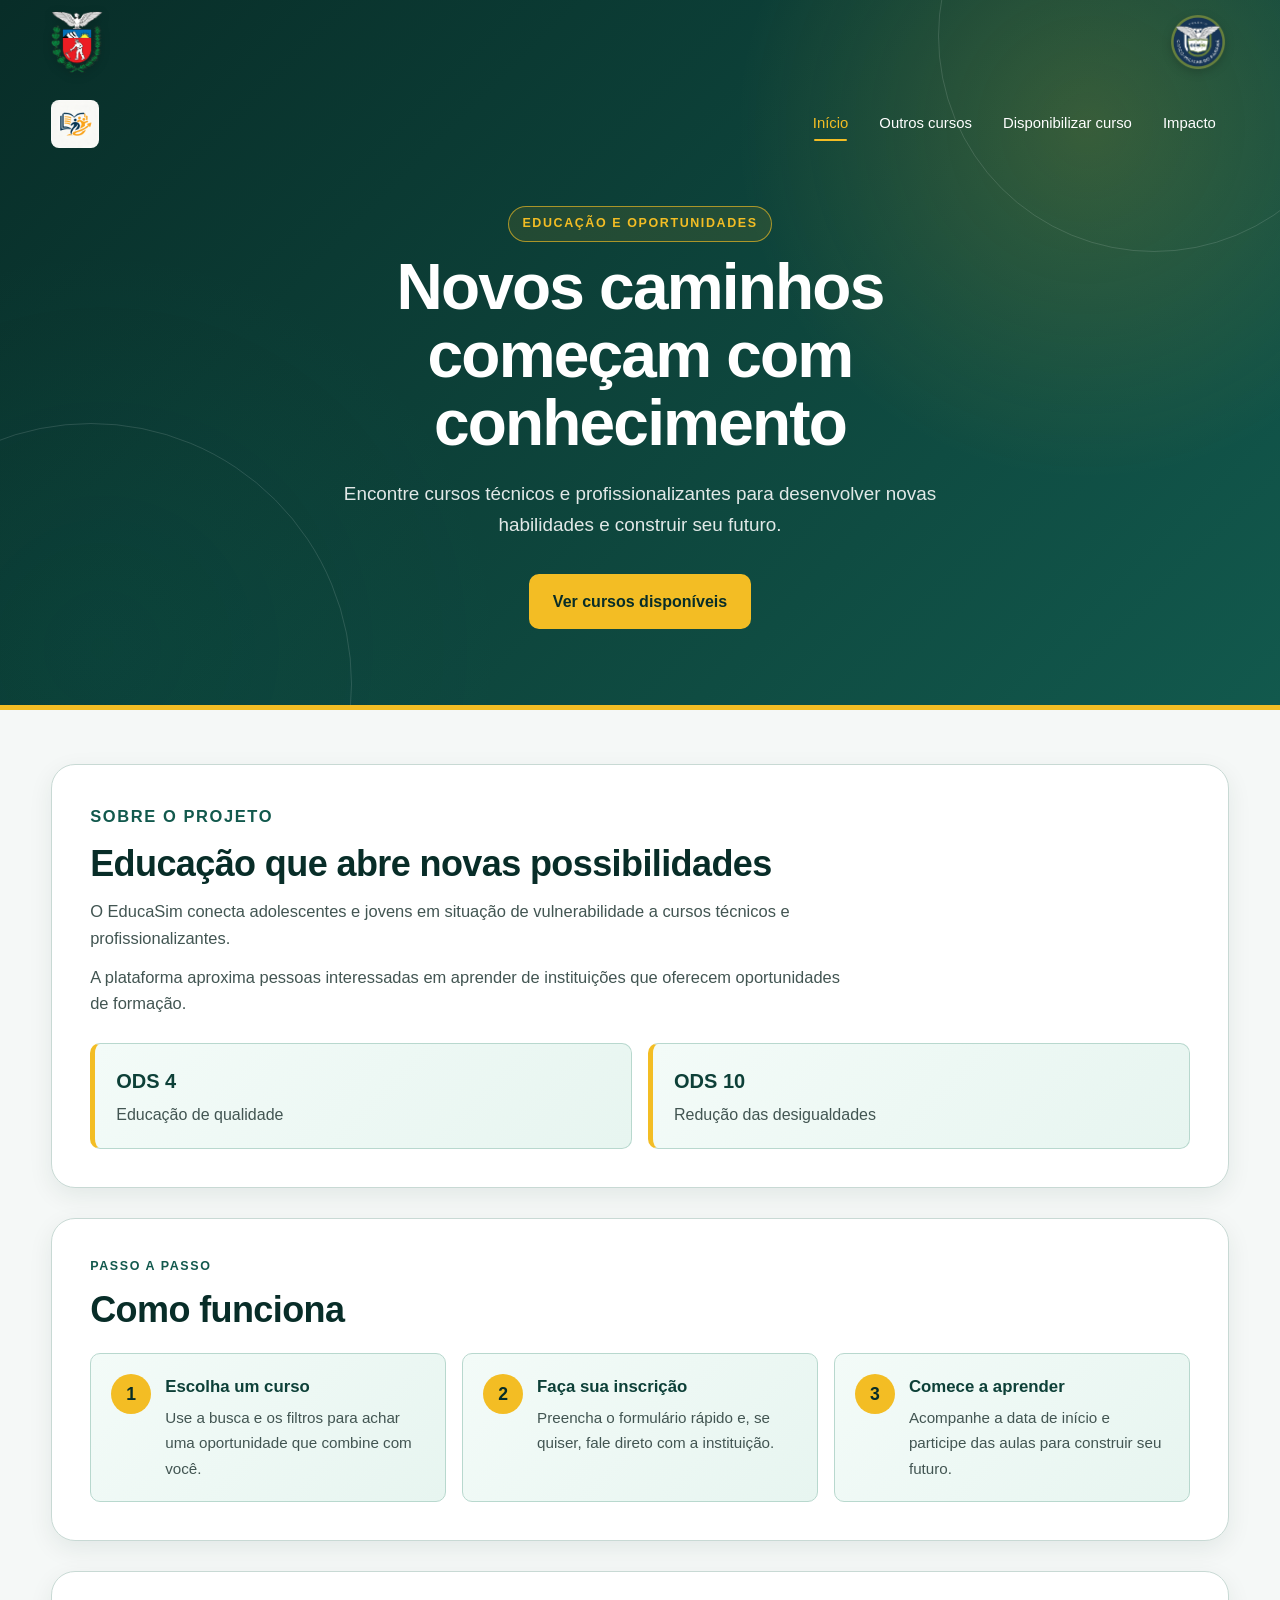
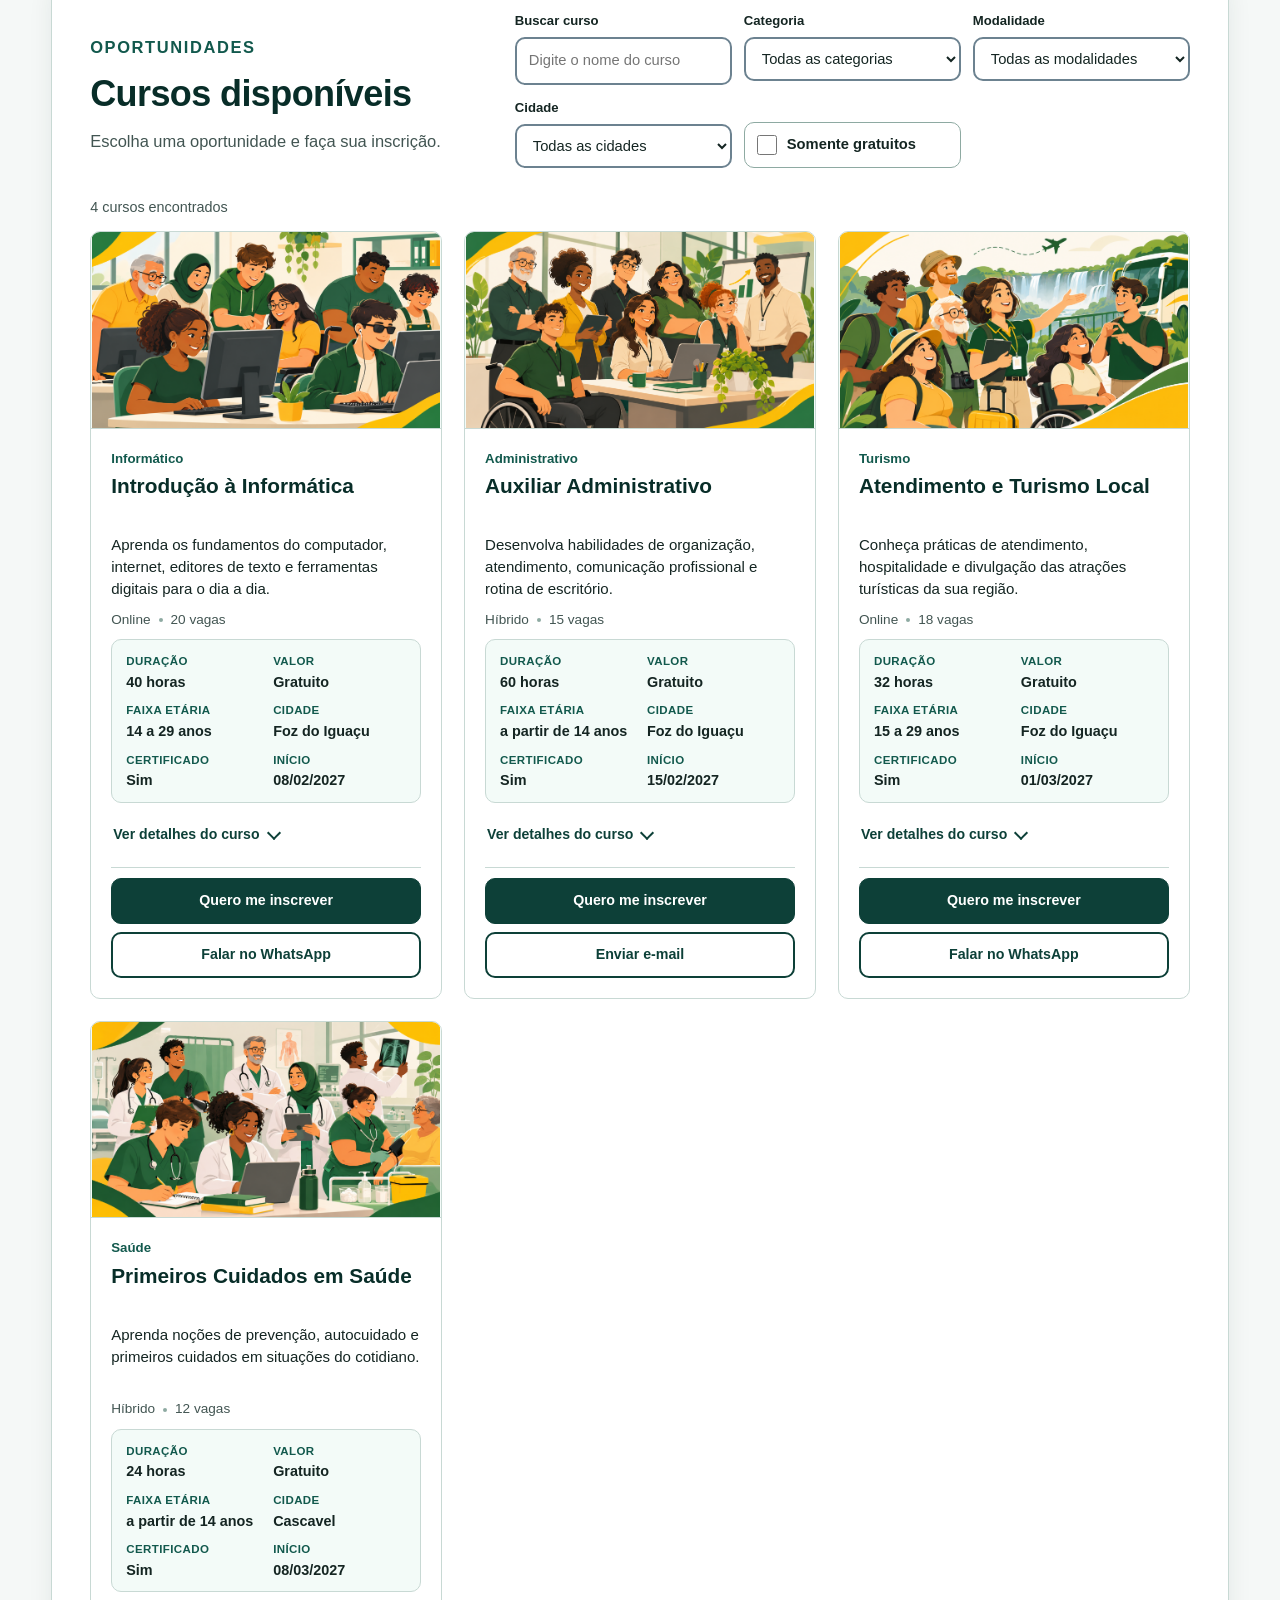
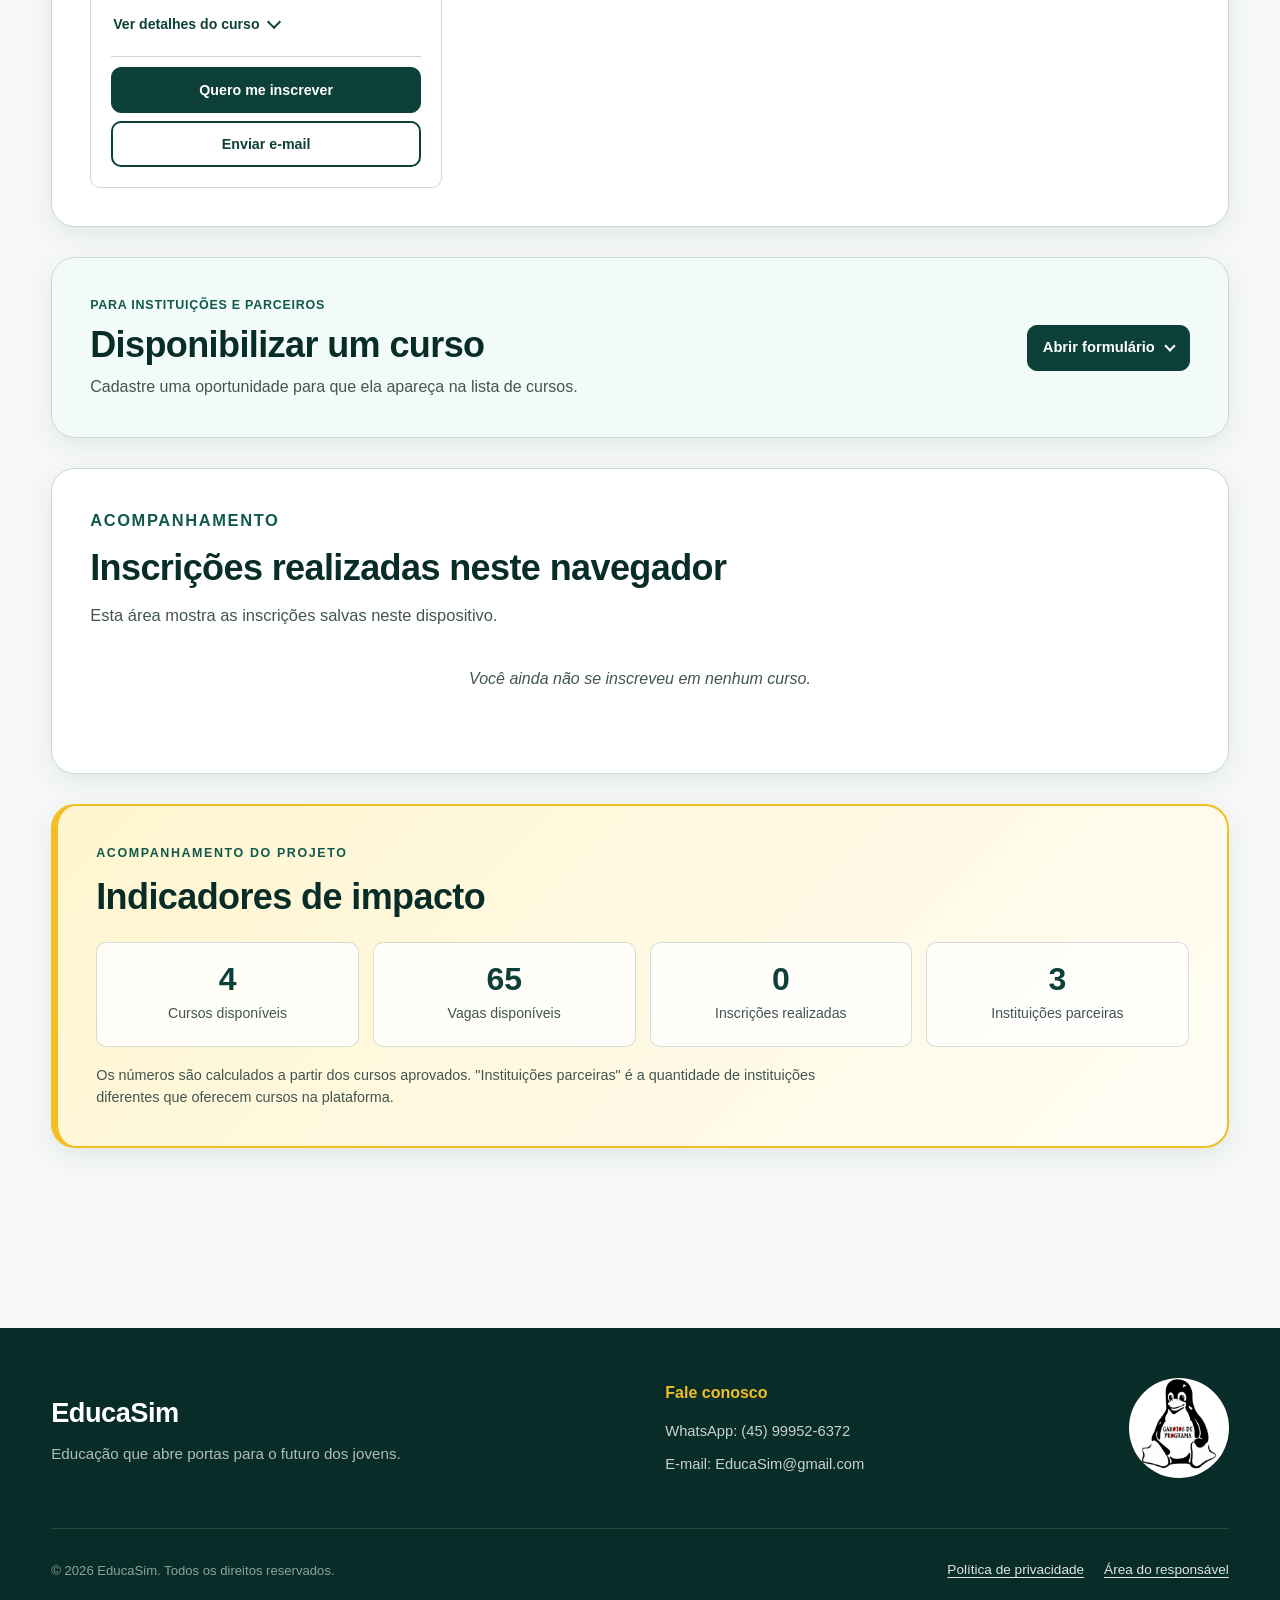
==== commit 1fc6b60f: "Add files via upload" ====
--- a/index.html
+++ b/index.html
@@ -1,658 +1,857 @@
-<!DOCTYPE html>
-<html lang="pt-BR">
-
-<head>
-    <!-- Permite acentos e caracteres especiais. -->
-    <meta charset="UTF-8">
-
-    <!-- Adapta o site para celulares, tablets e computadores. -->
-    <meta name="viewport" content="width=device-width, initial-scale=1.0">
-
-    <!-- Cor da barra do navegador no celular e descrição para buscadores. -->
-    <meta name="theme-color" content="#082d28">
-    <meta name="description" content="EducaSim conecta jovens a cursos técnicos e profissionalizantes.">
-
-    <!-- Texto exibido na aba do navegador. -->
-    <title>EducaSim - Cursos e Oportunidades</title>
-
-    <!-- Conecta o HTML ao arquivo de estilos. -->
-    <link rel="stylesheet" href="style.css">
-    <link rel="icon" type="image/jpeg" href="imagens/logo.jpg">
-</head>
-
-<body>
-    <!-- Avisos que aparecem dentro da página (substituem o alert). -->
-    <div class="avisos" id="avisos" role="status" aria-live="polite"></div>
-
-    <!-- Janela de confirmação usada antes de excluir. -->
-    <dialog class="dialogo" id="dialogoConfirmacao" aria-labelledby="tituloDialogo" aria-describedby="textoDialogo">
-        <h2 id="tituloDialogo"></h2>
-        <p id="textoDialogo"></p>
-        <div class="acoes-dialogo">
-            <button type="button" class="botao-perigo" id="botaoConfirmarExclusao">Sim, excluir</button>
-            <button type="button" class="botao-cancelar-dialogo" id="botaoCancelarExclusao" autofocus>Cancelar</button>
-        </div>
-    </dialog>
-    <!-- Cabeçalho principal do site. -->
-    <header class="cabecalho" id="topo" tabindex="-1">
-
-        <!--
-            Identificação institucional exigida pelo projeto.
-            O brasão do Governo do Paraná fica à esquerda
-            e o brasão do Colégio Cívico-Militar fica à direita.
-        -->
-        <div class="brasoes-institucionais" aria-label="Identificação institucional">
-            <img
-                class="brasao brasao-governo"
-                src="imagens/governo_estado_sem_fundo.png"
-                alt="Governo do Estado do Paraná"
-            >
-
-            <img
-                class="brasao brasao-colegio"
-                src="imagens/colegio-civico-militar-do-parana-logo.png"
-                alt="Colégio Cívico-Militar do Paraná"
-            >
-        </div>
-
-        <div class="container">
-
-            <!-- Barra de navegação principal. -->
-            <div class="barra-navegacao">
-                <!-- Logo que leva ao topo da página. -->
-                <a class="logo" href="#topo" aria-label="Voltar para o início do EducaSim">
-                    <img
-                        class="logo-imagem"
-                        src="imagens/logo.jpg"
-                        alt="Logo do EducaSim"
-                        loading="eager"
-                    >
-                </a>
-
-                <!--
-                    Botão que aparece em telas pequenas.
-                    O JavaScript usará este botão para abrir e fechar o menu.
-                -->
-                <button
-                    type="button"
-                    class="botao-menu"
-                    id="botaoMenu"
-                    aria-label="Abrir menu de navegação"
-                    aria-expanded="false"
-                    aria-controls="menuPrincipal"
-                >
-                    <span class="icone-menu" aria-hidden="true">
-                        <span class="traco-menu"></span>
-                        <span class="traco-menu"></span>
-                        <span class="traco-menu"></span>
-                    </span>
-                </button>
-
-                <!-- Menu principal do site. -->
-                <nav aria-label="Menu principal">
-                    <ul class="menu" id="menuPrincipal">
-                        <li>
-                            <a href="#topo">Início</a>
-                        </li>
-
-                        <li>
-                            <a href="#cursos">Outros cursos</a>
-                        </li>
-
-                        <li>
-                            <a href="#cadastro-curso">Disponibilizar curso</a>
-                        </li>
-
-                        <li>
-                            <a href="#impacto">Impacto</a>
-                        </li>
-                    </ul>
-                </nav>
-            </div>
-
-            <!-- Área de destaque do projeto. -->
-            <section class="destaque" id="inicio">
-                <p class="etiqueta-destaque">Educação e oportunidades</p>
-
-                <h1>
-                    Novos caminhos começam com conhecimento
-                </h1>
-
-                <p>
-                    Encontre cursos técnicos e profissionalizantes para desenvolver
-                    novas habilidades e construir seu futuro.
-                </p>
-
-                <a class="botao-destaque" href="#cursos">
-                    Ver cursos disponíveis
-                </a>
-            </section>
-        </div>
-    </header>
-
-    <!-- Conteúdo principal do site. -->
-    <main>
-        <div class="container">
-
-            <!-- Apresentação do projeto. -->
-            <section class="introducao" id="sobre">
-                <p class="etiqueta-secao">Sobre o projeto</p>
-
-                <h2>Educação que abre novas possibilidades</h2>
-
-                <p>
-                    O EducaSim conecta adolescentes e jovens em situação de
-                    vulnerabilidade a cursos técnicos e profissionalizantes.
-                </p>
-
-                <p>
-                    A plataforma aproxima pessoas interessadas em aprender de
-                    instituições que oferecem oportunidades de formação.
-                </p>
-
-                <!-- Objetivos de Desenvolvimento Sustentável. -->
-                <div class="objetivos">
-                    <div class="objetivo">
-                        <strong>ODS 4</strong>
-                        <span>Educação de qualidade</span>
-                    </div>
-
-                    <div class="objetivo">
-                        <strong>ODS 10</strong>
-                        <span>Redução das desigualdades</span>
-                    </div>
-                </div>
-            </section>
-
-            <!-- Área de cursos disponíveis. -->
-            <section class="secao-cursos" id="cursos">
-                <div class="cabecalho-secao">
-                    <div>
-                        <p class="etiqueta-secao">Oportunidades</p>
-
-                        <h2>Cursos disponíveis</h2>
-
-                        <p>
-                            Escolha uma oportunidade e faça sua inscrição.
-                        </p>
-                    </div>
-
-                    <!-- Campos de busca e filtragem. -->
-                    <div class="filtros-cursos">
-                        <div class="campo-filtro">
-                            <label for="buscaCurso">Buscar curso</label>
-
-                            <input
-                                type="search"
-                                id="buscaCurso"
-                                placeholder="Digite o nome do curso"
-                            >
-                        </div>
-
-                        <div class="campo-filtro">
-                            <label for="filtroCategoria">Categoria</label>
-
-                            <select id="filtroCategoria">
-                                <option value="">Todas as categorias</option>
-                                <option value="Administrativos">Administrativo</option>
-                                <option value="Informáticos">Informático</option>
-                                <option value="Turismo">Turismo</option>
-                                <option value="Saúde">Saúde</option>
-                            </select>
-                        </div>
-
-                        <div class="campo-filtro">
-                            <label for="filtroModalidade">Modalidade</label>
-
-                            <select id="filtroModalidade">
-                                <option value="">Todas as modalidades</option>
-                                <option value="Online">Online</option>
-                                <option value="Híbrido">Híbrido</option>
-                            </select>
-                        </div>
-                    </div>
-                </div>
-
-                <p class="contador-cursos" id="contadorCursos" role="status" aria-atomic="true"></p>
-
-                <!-- O JavaScript colocará os cartões dos cursos nesta área. -->
-                <div id="listaCursos">
-                    <p class="mensagem-vazia">
-                        Nenhum curso disponível no momento.
-                    </p>
-                </div>
-            </section>
-
-            <!-- Formulário para disponibilizar cursos. -->
-            <section class="secao-cadastro" id="cadastro-curso">
-                <div class="cadastro-painel">
-                    <div class="cadastro-cabecalho">
-                        <p class="etiqueta-secao">Para instituições e parceiros</p>
-
-                        <h2 id="tituloFormularioCurso">Disponibilizar um curso</h2>
-
-                        <p>
-                            Cadastre uma oportunidade para que ela apareça na lista de cursos.
-                        </p>
-                    </div>
-
-                    <button type="button" class="cadastro-toggle" id="botaoAbrirCadastro" aria-expanded="false" aria-controls="superficieCadastroCurso">
-                        <span class="cadastro-toggle-label">Abrir formulário</span>
-                        <span class="cadastro-toggle-icon" aria-hidden="true"></span>
-                    </button>
-
-                    <div class="cadastro-formulario-superficie" id="superficieCadastroCurso" inert>
-                        <div class="cadastro-formulario-conteudo">
-                            <form id="formularioCadastroCurso">
-                    <!-- Preenchido somente quando um curso está sendo editado. -->
-                    <input type="hidden" id="cursoIdEdicao">
-
-                    <!-- Título do curso. -->
-                    <div class="campo">
-                        <label for="tituloCurso">
-                            Título do curso
-                        </label>
-
-                        <input
-                            type="text"
-                            id="tituloCurso"
-                            name="tituloCurso"
-                            placeholder="Exemplo: Curso técnico de informática"
-                            required
-                        >
-                    </div>
-
-                    <!-- Campo para selecionar a imagem do curso. -->
-                    <div class="campo campo-imagem">
-                        <label for="imagemCurso">
-                            Imagem do curso
-                        </label>
-
-                        <div class="seletor-imagem-curso">
-                            <input
-                                type="file"
-                                id="imagemCurso"
-                                name="imagemCurso"
-                                accept="image/png, image/jpeg, image/webp"
-                                aria-describedby="ajudaImagemCurso"
-                            >
-                            <span class="acao-seletor-imagem" aria-hidden="true">Selecionar imagem</span>
-                            <span class="nome-seletor-imagem" id="nomeImagemCurso" aria-hidden="true">Nenhum arquivo selecionado</span>
-                        </div>
-
-                        <small id="ajudaImagemCurso">
-                            Escolha uma imagem PNG, JPG ou WEBP. Este campo é opcional.
-                        </small>
-
-                        <!-- O JavaScript mostrará a prévia da imagem aqui. -->
-                        <div id="previaImagemCurso"></div>
-                    </div>
-
-                    <!-- Categoria do curso. -->
-                    <div class="campo">
-                        <label for="categoriaCurso">
-                            Categoria
-                        </label>
-
-                        <select id="categoriaCurso" name="categoriaCurso" required>
-                            <option value="">Selecione uma categoria</option>
-                            <option value="Administrativos">Administrativos</option>
-                            <option value="Informáticos">Informáticos</option>
-                            <option value="Turismo">Turismo</option>
-                            <option value="Saúde">Saúde</option>
-                        </select>
-                    </div>
-
-                    <!-- Quantidade de vagas. -->
-                    <div class="campo">
-                        <label for="vagasCurso">
-                            Vagas por curso
-                        </label>
-
-                        <input
-                            type="number"
-                            id="vagasCurso"
-                            name="vagasCurso"
-                            min="1"
-                            placeholder="Digite a quantidade de vagas"
-                            required
-                        >
-                    </div>
-
-                    <!-- Modalidade do curso. -->
-                    <div class="campo">
-                        <label for="modalidadeCurso">
-                            Modalidade
-                        </label>
-
-                        <select
-                            id="modalidadeCurso"
-                            name="modalidadeCurso"
-                            required
-                        >
-                            <option value="">Selecione uma modalidade</option>
-                            <option value="Online">Online</option>
-                            <option value="Híbrido">Híbrido</option>
-                        </select>
-                    </div>
-
-                    <!-- Descrição do curso. -->
-                    <div class="campo campo-largo">
-                        <label for="descricaoCurso">Descrição do curso</label>
-
-                        <textarea
-                            id="descricaoCurso"
-                            name="descricaoCurso"
-                            rows="3"
-                            maxlength="600"
-                            placeholder="Explique, em poucas linhas, do que se trata o curso"
-                            required
-                        ></textarea>
-                    </div>
-
-                    <!-- Conteúdos aprendidos. -->
-                    <div class="campo campo-largo">
-                        <label for="conteudosCurso">Conteúdos aprendidos</label>
-
-                        <textarea
-                            id="conteudosCurso"
-                            name="conteudosCurso"
-                            rows="4"
-                            placeholder="Escreva um conteúdo por linha"
-                        ></textarea>
-
-                        <small>Escreva um conteúdo por linha. Este campo é opcional.</small>
-                    </div>
-
-                    <!-- Duração do curso. -->
-                    <div class="campo">
-                        <label for="duracaoCurso">Duração</label>
-
-                        <input
-                            type="text"
-                            id="duracaoCurso"
-                            name="duracaoCurso"
-                            maxlength="80"
-                            placeholder="[informe a duração]"
-                        >
-                    </div>
-
-                    <!-- Requisitos do curso. -->
-                    <div class="campo">
-                        <label for="requisitosCurso">Requisitos</label>
-
-                        <input
-                            type="text"
-                            id="requisitosCurso"
-                            name="requisitosCurso"
-                            maxlength="200"
-                            placeholder="[informe os requisitos]"
-                        >
-                    </div>
-
-                    <!-- Local ou link das aulas. -->
-                    <div class="campo campo-largo">
-                        <label for="localCurso">Local ou link das aulas</label>
-
-                        <input
-                            type="text"
-                            id="localCurso"
-                            name="localCurso"
-                            maxlength="200"
-                            placeholder="[informe o local ou link]"
-                        >
-                    </div>
-
-                    <!-- Botões do cadastro e da edição do curso. -->
-                    <div class="acoes-formulario">
-                        <button type="submit" id="botaoSalvarCurso">
-                            Disponibilizar curso
-                        </button>
-
-                        <button
-                            type="button"
-                            class="botao-secundario"
-                            id="botaoCancelarEdicao"
-                            hidden
-                        >
-                            Cancelar edição
-                        </button>
-                    </div>
-                            </form>
-                        </div>
-                    </div>
-                </div>
-            </section>
-
-            <!-- Formulário de inscrição do estudante. -->
-            <section
-                class="secao-inscricao"
-                id="area-inscricao"
-                hidden
-            >
-                <p class="etiqueta-secao">Inscrição</p>
-
-                <h2>Inscreva-se em um curso</h2>
-
-                <!-- O JavaScript mostrará aqui o curso escolhido. -->
-                <div id="cursoSelecionado"></div>
-
-                <form id="formularioInscricao">
-                    <!-- Guarda o identificador do curso escolhido. -->
-                    <input type="hidden" id="cursoIdInscricao">
-
-                    <!-- Nome completo do participante. -->
-                    <div class="campo">
-                        <label for="nomeCompleto">Nome completo</label>
-
-                        <input
-                            type="text"
-                            id="nomeCompleto"
-                            name="nomeCompleto"
-                            placeholder="Digite seu nome completo"
-                            required
-                        >
-                    </div>
-
-                    <!-- Data de nascimento. -->
-                    <div class="campo">
-                        <label for="dataNascimento">Data de nascimento</label>
-
-                        <input
-                            type="date"
-                            id="dataNascimento"
-                            name="dataNascimento"
-                            required
-                        >
-                    </div>
-
-                    <!-- E-mail do participante. -->
-                    <div class="campo">
-                        <label for="emailInscricao">E-mail</label>
-
-                        <input
-                            type="email"
-                            id="emailInscricao"
-                            name="emailInscricao"
-                            placeholder="exemplo@email.com"
-                            required
-                        >
-                    </div>
-
-                    <!-- Telefone do participante. -->
-                    <div class="campo">
-                        <label for="telefoneInscricao">Telefone</label>
-
-                        <input
-                            type="tel"
-                            id="telefoneInscricao"
-                            name="telefoneInscricao"
-                            autocomplete="tel-national"
-                            placeholder="(45) 99999-9999"
-                            required
-                        >
-                    </div>
-
-                    <!-- Cidade do participante. -->
-                    <div class="campo">
-                        <label for="cidadeInscricao">Cidade</label>
-
-                        <input
-                            type="text"
-                            id="cidadeInscricao"
-                            name="cidadeInscricao"
-                            placeholder="Digite sua cidade"
-                            required
-                        >
-                    </div>
-
-                    <!-- Escolaridade do participante. -->
-                    <div class="campo">
-                        <label for="escolaridadeInscricao">Escolaridade</label>
-
-                        <select
-                            id="escolaridadeInscricao"
-                            name="escolaridadeInscricao"
-                            required
-                        >
-                            <option value="">Selecione sua escolaridade</option>
-                            <option value="Ensino fundamental">Ensino fundamental</option>
-                            <option value="Ensino médio incompleto">Ensino médio incompleto</option>
-                            <option value="Ensino médio completo">Ensino médio completo</option>
-                            <option value="Ensino técnico">Ensino técnico</option>
-                            <option value="Ensino superior">Ensino superior</option>
-                        </select>
-                    </div>
-
-                    <!-- Aceite do participante. -->
-                    <div class="campo campo-checkbox">
-                        <label>
-                            <input
-                                type="checkbox"
-                                id="aceiteInscricao"
-                                name="aceiteInscricao"
-                                required
-                            >
-
-                            Confirmo que as informações preenchidas são verdadeiras
-                            e quero me inscrever neste curso.
-                        </label>
-                    </div>
-
-                    <!-- Botões da inscrição. -->
-                    <div class="acoes-formulario">
-                        <button type="submit">
-                            Confirmar inscrição
-                        </button>
-
-                        <button
-                            type="button"
-                            class="botao-secundario"
-                            id="botaoCancelarInscricao"
-                        >
-                            Cancelar
-                        </button>
-                    </div>
-                </form>
-            </section>
-
-            <!-- Lista de inscrições realizadas neste navegador. -->
-            <section
-                class="secao-minhas-inscricoes"
-                id="minhas-inscricoes"
-            >
-                <p class="etiqueta-secao">Acompanhamento</p>
-
-                <h2>Inscrições realizadas neste navegador</h2>
-
-                <p>
-                    Esta área mostra as inscrições salvas neste dispositivo.
-                </p>
-
-                <!-- O JavaScript mostrará as inscrições nesta área. -->
-                <div id="listaInscricoes">
-                    <p class="mensagem-vazia">
-                        Nenhuma inscrição realizada ainda.
-                    </p>
-                </div>
-            </section>
-
-            <!-- Indicadores do projeto. -->
-            <section class="impacto" id="impacto">
-                <p class="etiqueta-secao">Acompanhamento do projeto</p>
-
-                <h2>Indicadores de impacto</h2>
-
-                <div class="indicadores">
-                    <div class="indicador">
-                        <strong id="indicadorCursos">0</strong>
-                        <span>Cursos disponíveis</span>
-                    </div>
-
-                    <div class="indicador">
-                        <strong id="indicadorVagas">0</strong>
-                        <span>Vagas disponíveis</span>
-                    </div>
-
-                    <div class="indicador">
-                        <strong id="indicadorInscricoes">0</strong>
-                        <span>Inscrições realizadas</span>
-                    </div>
-
-                    <div class="indicador">
-                        <strong id="indicadorCadastros">0</strong>
-                        <span>Cadastros em 8 semanas</span>
-                    </div>
-                </div>
-            </section>
-        </div>
-    </main>
-
-    <!-- Rodapé do site. -->
-<footer class="rodape">
-    <div class="container rodape-conteudo">
-
-        <div class="rodape-marca">
-            <strong>EducaSim</strong>
-            <small>Pequenas empresas, grandes impactos.</small>
-        </div>
-
-
-        <div class="rodape-contato">
-            <strong>Fale conosco</strong>
-
-            <a
-                href="https://wa.me/5545999526372"
-                target="_blank"
-                rel="noopener noreferrer"
-            >
-                WhatsApp: (45) 99952-6372
-            </a>
-
-            <a href="mailto:EducaSim@gmail.com">
-                E-mail: EducaSim@gmail.com
-            </a>
-        </div>
-
-        <div class="garotodeprograma">
-            <div class="grt-card">
-                <a href="https://garotosdeprogama.onrender.com/">
-                    <img src="imagens/logo.png" alt="Garotos de Programa" width="640" height="640" loading="lazy">
-                </a>
-            </div>
-        </div>
-    </div>
-
-    <div class="rodape-final">
-        <small>&copy; 2026 EducaSim. Todos os direitos reservados.</small>
-
-        <!-- Insira os links legais quando houver destinos oficiais. -->
-    </div>
-</footer>
-
-
-    <!-- Conecta o HTML ao JavaScript. -->
-    <script src="script.js"></script>
-</body>
-
+<!DOCTYPE html>
+<html lang="pt-BR">
+
+<head>
+    <!-- Permite acentos e caracteres especiais. -->
+    <meta charset="UTF-8">
+
+    <!-- Adapta o site para celulares, tablets e computadores. -->
+    <meta name="viewport" content="width=device-width, initial-scale=1.0">
+
+    <!-- Cor da barra do navegador no celular e descrição para buscadores. -->
+    <meta name="theme-color" content="#082d28">
+    <meta name="description" content="EducaSim conecta jovens a cursos técnicos e profissionalizantes.">
+
+    <!-- Texto exibido na aba do navegador. -->
+    <title>EducaSim - Cursos e Oportunidades</title>
+
+    <!-- Conecta o HTML ao arquivo de estilos. -->
+    <link rel="stylesheet" href="style.css">
+    <link rel="icon" type="image/jpeg" href="imagens/logo.jpg">
+</head>
+
+<body>
+    <!-- Avisos que aparecem dentro da página (substituem o alert). -->
+    <div class="avisos" id="avisos" role="status" aria-live="polite"></div>
+
+    <!-- Janela de confirmação usada antes de excluir. -->
+    <dialog class="dialogo" id="dialogoConfirmacao" aria-labelledby="tituloDialogo" aria-describedby="textoDialogo">
+        <h2 id="tituloDialogo"></h2>
+        <p id="textoDialogo"></p>
+        <div class="acoes-dialogo">
+            <button type="button" class="botao-perigo" id="botaoConfirmarExclusao">Sim, excluir</button>
+            <button type="button" class="botao-cancelar-dialogo" id="botaoCancelarExclusao" autofocus>Cancelar</button>
+        </div>
+    </dialog>
+    <!-- Cabeçalho principal do site. -->
+    <header class="cabecalho" id="topo" tabindex="-1">
+
+        <!--
+            Identificação institucional exigida pelo projeto.
+            O brasão do Governo do Paraná fica à esquerda
+            e o brasão do Colégio Cívico-Militar fica à direita.
+        -->
+        <div class="brasoes-institucionais" aria-label="Identificação institucional">
+            <img
+                class="brasao brasao-governo"
+                src="imagens/governo_estado_sem_fundo.png"
+                alt="Governo do Estado do Paraná"
+            >
+
+            <img
+                class="brasao brasao-colegio"
+                src="imagens/colegio-civico-militar-do-parana-logo.png"
+                alt="Colégio Cívico-Militar do Paraná"
+            >
+        </div>
+
+        <div class="container">
+
+            <!-- Barra de navegação principal. -->
+            <div class="barra-navegacao">
+                <!-- Logo que leva ao topo da página. -->
+                <a class="logo" href="#topo" aria-label="Voltar para o início do EducaSim">
+                    <img
+                        class="logo-imagem"
+                        src="imagens/logo.jpg"
+                        alt="Logo do EducaSim"
+                        loading="eager"
+                    >
+                </a>
+
+                <!--
+                    Botão que aparece em telas pequenas.
+                    O JavaScript usará este botão para abrir e fechar o menu.
+                -->
+                <button
+                    type="button"
+                    class="botao-menu"
+                    id="botaoMenu"
+                    aria-label="Abrir menu de navegação"
+                    aria-expanded="false"
+                    aria-controls="menuPrincipal"
+                >
+                    <span class="icone-menu" aria-hidden="true">
+                        <span class="traco-menu"></span>
+                        <span class="traco-menu"></span>
+                        <span class="traco-menu"></span>
+                    </span>
+                </button>
+
+                <!-- Menu principal do site. -->
+                <nav aria-label="Menu principal">
+                    <ul class="menu" id="menuPrincipal">
+                        <li>
+                            <a href="#topo">Início</a>
+                        </li>
+
+                        <li>
+                            <a href="#cursos">Outros cursos</a>
+                        </li>
+
+                        <li>
+                            <a href="#cadastro-curso">Disponibilizar curso</a>
+                        </li>
+
+                        <li>
+                            <a href="#impacto">Impacto</a>
+                        </li>
+                    </ul>
+                </nav>
+            </div>
+
+            <!-- Área de destaque do projeto. -->
+            <section class="destaque" id="inicio">
+                <p class="etiqueta-destaque">Educação e oportunidades</p>
+
+                <h1>
+                    Novos caminhos começam com conhecimento
+                </h1>
+
+                <p>
+                    Encontre cursos técnicos e profissionalizantes para desenvolver
+                    novas habilidades e construir seu futuro.
+                </p>
+
+                <a class="botao-destaque" href="#cursos">
+                    Ver cursos disponíveis
+                </a>
+            </section>
+        </div>
+    </header>
+
+    <!-- Conteúdo principal do site. -->
+    <main>
+        <div class="container">
+
+            <!-- Apresentação do projeto. -->
+            <section class="introducao" id="sobre">
+                <p class="etiqueta-secao">Sobre o projeto</p>
+
+                <h2>Educação que abre novas possibilidades</h2>
+
+                <p>
+                    O EducaSim conecta adolescentes e jovens em situação de
+                    vulnerabilidade a cursos técnicos e profissionalizantes.
+                </p>
+
+                <p>
+                    A plataforma aproxima pessoas interessadas em aprender de
+                    instituições que oferecem oportunidades de formação.
+                </p>
+
+                <!-- Objetivos de Desenvolvimento Sustentável. -->
+                <div class="objetivos">
+                    <div class="objetivo">
+                        <strong>ODS 4</strong>
+                        <span>Educação de qualidade</span>
+                    </div>
+
+                    <div class="objetivo">
+                        <strong>ODS 10</strong>
+                        <span>Redução das desigualdades</span>
+                    </div>
+                </div>
+            </section>
+
+            <!-- Passo a passo para quem está chegando agora. -->
+            <section class="como-funciona" id="como-funciona" aria-labelledby="tituloComoFunciona">
+                <p class="etiqueta-secao">Passo a passo</p>
+
+                <h2 id="tituloComoFunciona">Como funciona</h2>
+
+                <ol class="passos">
+                    <li class="passo">
+                        <span class="passo-numero" aria-hidden="true">1</span>
+                        <div>
+                            <strong>Escolha um curso</strong>
+                            <span>Use a busca e os filtros para achar uma oportunidade que combine com você.</span>
+                        </div>
+                    </li>
+
+                    <li class="passo">
+                        <span class="passo-numero" aria-hidden="true">2</span>
+                        <div>
+                            <strong>Faça sua inscrição</strong>
+                            <span>Preencha o formulário rápido e, se quiser, fale direto com a instituição.</span>
+                        </div>
+                    </li>
+
+                    <li class="passo">
+                        <span class="passo-numero" aria-hidden="true">3</span>
+                        <div>
+                            <strong>Comece a aprender</strong>
+                            <span>Acompanhe a data de início e participe das aulas para construir seu futuro.</span>
+                        </div>
+                    </li>
+                </ol>
+            </section>
+
+            <!-- Área de cursos disponíveis. -->
+            <section class="secao-cursos" id="cursos">
+                <div class="cabecalho-secao">
+                    <div>
+                        <p class="etiqueta-secao">Oportunidades</p>
+
+                        <h2>Cursos disponíveis</h2>
+
+                        <p>
+                            Escolha uma oportunidade e faça sua inscrição.
+                        </p>
+                    </div>
+
+                    <!-- Campos de busca e filtragem. -->
+                    <div class="filtros-cursos">
+                        <div class="campo-filtro">
+                            <label for="buscaCurso">Buscar curso</label>
+
+                            <input
+                                type="search"
+                                id="buscaCurso"
+                                placeholder="Digite o nome do curso"
+                            >
+                        </div>
+
+                        <div class="campo-filtro">
+                            <label for="filtroCategoria">Categoria</label>
+
+                            <!-- As opções são criadas pelo JavaScript (lista CATEGORIAS). -->
+                            <select id="filtroCategoria">
+                                <option value="">Todas as categorias</option>
+                            </select>
+                        </div>
+
+                        <div class="campo-filtro">
+                            <label for="filtroModalidade">Modalidade</label>
+
+                            <!-- As opções são criadas pelo JavaScript (lista MODALIDADES). -->
+                            <select id="filtroModalidade">
+                                <option value="">Todas as modalidades</option>
+                            </select>
+                        </div>
+
+                        <div class="campo-filtro">
+                            <label for="filtroCidade">Cidade</label>
+
+                            <!-- As cidades são criadas pelo JavaScript, a partir dos cursos. -->
+                            <select id="filtroCidade">
+                                <option value="">Todas as cidades</option>
+                            </select>
+                        </div>
+
+                        <div class="campo-filtro campo-filtro-gratuito">
+                            <label class="rotulo-gratuito" for="filtroGratuito">
+                                <input type="checkbox" id="filtroGratuito">
+                                Somente gratuitos
+                            </label>
+                        </div>
+                    </div>
+                </div>
+
+                <p class="contador-cursos" id="contadorCursos" role="status" aria-atomic="true"></p>
+
+                <!-- O JavaScript colocará os cartões dos cursos nesta área. -->
+                <div id="listaCursos">
+                    <p class="mensagem-vazia">
+                        Carregando cursos...
+                    </p>
+                </div>
+            </section>
+
+            <!-- Formulário para disponibilizar cursos. -->
+            <section class="secao-cadastro" id="cadastro-curso">
+                <div class="cadastro-painel">
+                    <div class="cadastro-cabecalho">
+                        <p class="etiqueta-secao">Para instituições e parceiros</p>
+
+                        <h2 id="tituloFormularioCurso">Disponibilizar um curso</h2>
+
+                        <p>
+                            Cadastre uma oportunidade para que ela apareça na lista de cursos.
+                        </p>
+                    </div>
+
+                    <button type="button" class="cadastro-toggle" id="botaoAbrirCadastro" aria-expanded="false" aria-controls="superficieCadastroCurso">
+                        <span class="cadastro-toggle-label">Abrir formulário</span>
+                        <span class="cadastro-toggle-icon" aria-hidden="true"></span>
+                    </button>
+
+                    <div class="cadastro-formulario-superficie" id="superficieCadastroCurso" inert>
+                        <div class="cadastro-formulario-conteudo">
+                            <form id="formularioCadastroCurso">
+                    <!-- Preenchido somente quando um curso está sendo editado. -->
+                    <input type="hidden" id="cursoIdEdicao">
+
+                    <!-- Título do curso. -->
+                    <div class="campo">
+                        <label for="tituloCurso">
+                            Título do curso
+                        </label>
+
+                        <input
+                            type="text"
+                            id="tituloCurso"
+                            name="tituloCurso"
+                            placeholder="Exemplo: Curso técnico de informática"
+                            required
+                        >
+                    </div>
+
+                    <!-- Campo para selecionar a imagem do curso. -->
+                    <div class="campo campo-imagem">
+                        <label for="imagemCurso">
+                            Imagem do curso
+                        </label>
+
+                        <div class="seletor-imagem-curso">
+                            <input
+                                type="file"
+                                id="imagemCurso"
+                                name="imagemCurso"
+                                accept="image/png, image/jpeg, image/webp"
+                                aria-describedby="ajudaImagemCurso"
+                            >
+                            <span class="acao-seletor-imagem" aria-hidden="true">Selecionar imagem</span>
+                            <span class="nome-seletor-imagem" id="nomeImagemCurso" aria-hidden="true">Nenhum arquivo selecionado</span>
+                        </div>
+
+                        <small id="ajudaImagemCurso">
+                            Escolha uma imagem PNG, JPG ou WEBP de até 3 MB. Este campo é opcional.
+                        </small>
+
+                        <!-- O JavaScript mostrará a prévia da imagem aqui. -->
+                        <div id="previaImagemCurso"></div>
+                    </div>
+
+                    <!-- Categoria do curso. -->
+                    <div class="campo">
+                        <label for="categoriaCurso">
+                            Categoria
+                        </label>
+
+                        <!-- As opções são criadas pelo JavaScript (lista CATEGORIAS). -->
+                        <select id="categoriaCurso" name="categoriaCurso" required>
+                            <option value="">Selecione uma categoria</option>
+                        </select>
+                    </div>
+
+                    <!-- Quantidade de vagas. -->
+                    <div class="campo">
+                        <label for="vagasCurso">
+                            Vagas por curso
+                        </label>
+
+                        <input
+                            type="number"
+                            id="vagasCurso"
+                            name="vagasCurso"
+                            min="1"
+                            placeholder="Digite a quantidade de vagas"
+                            required
+                        >
+                    </div>
+
+                    <!-- Modalidade do curso. -->
+                    <div class="campo">
+                        <label for="modalidadeCurso">
+                            Modalidade
+                        </label>
+
+                        <select
+                            id="modalidadeCurso"
+                            name="modalidadeCurso"
+                            required
+                        >
+                            <option value="">Selecione uma modalidade</option>
+                        </select>
+                    </div>
+
+                    <!-- Instituição responsável pelo curso. -->
+                    <div class="campo">
+                        <label for="instituicaoCurso">Instituição</label>
+
+                        <input
+                            type="text"
+                            id="instituicaoCurso"
+                            name="instituicaoCurso"
+                            maxlength="100"
+                            placeholder="Nome da instituição que oferece o curso"
+                            required
+                        >
+                    </div>
+
+                    <!-- Cidade onde o curso acontece. -->
+                    <div class="campo">
+                        <label for="cidadeCurso">Cidade do curso</label>
+
+                        <input
+                            type="text"
+                            id="cidadeCurso"
+                            name="cidadeCurso"
+                            maxlength="80"
+                            placeholder="Exemplo: Foz do Iguaçu"
+                            required
+                        >
+                    </div>
+
+                    <!-- O curso é gratuito? -->
+                    <div class="campo">
+                        <label for="gratuitoCurso">O curso é gratuito?</label>
+
+                        <select id="gratuitoCurso" name="gratuitoCurso" required>
+                            <option value="">Selecione uma opção</option>
+                            <option value="sim">Sim, é gratuito</option>
+                            <option value="nao">Não, é pago</option>
+                        </select>
+                    </div>
+
+                    <!-- Faixa etária atendida. -->
+                    <div class="campo">
+                        <label for="faixaEtariaCurso">Faixa etária</label>
+
+                        <input
+                            type="text"
+                            id="faixaEtariaCurso"
+                            name="faixaEtariaCurso"
+                            maxlength="60"
+                            placeholder="Exemplo: 14 a 24 anos"
+                            required
+                        >
+                    </div>
+
+                    <!-- O curso entrega certificado? -->
+                    <div class="campo">
+                        <label for="certificadoCurso">Entrega certificado?</label>
+
+                        <select id="certificadoCurso" name="certificadoCurso" required>
+                            <option value="">Selecione uma opção</option>
+                            <option value="sim">Sim</option>
+                            <option value="nao">Não</option>
+                        </select>
+                    </div>
+
+                    <!-- Data de início. -->
+                    <div class="campo">
+                        <label for="dataInicioCurso">Data de início</label>
+
+                        <input
+                            type="date"
+                            id="dataInicioCurso"
+                            name="dataInicioCurso"
+                            required
+                        >
+                    </div>
+
+                    <!-- Contato da instituição: WhatsApp ou e-mail. -->
+                    <div class="campo campo-largo">
+                        <label for="contatoCurso">Contato da instituição (WhatsApp ou e-mail)</label>
+
+                        <input
+                            type="text"
+                            id="contatoCurso"
+                            name="contatoCurso"
+                            maxlength="100"
+                            autocomplete="off"
+                            placeholder="(45) 99999-9999 ou contato@instituicao.com"
+                            aria-describedby="ajudaContatoCurso"
+                            required
+                        >
+
+                        <small id="ajudaContatoCurso">
+                            Os alunos usarão este contato para tirar dúvidas.
+                        </small>
+                    </div>
+
+                    <!-- Descrição do curso. -->
+                    <div class="campo campo-largo">
+                        <label for="descricaoCurso">Descrição do curso</label>
+
+                        <textarea
+                            id="descricaoCurso"
+                            name="descricaoCurso"
+                            rows="3"
+                            maxlength="600"
+                            placeholder="Explique, em poucas linhas, do que se trata o curso"
+                            required
+                        ></textarea>
+                    </div>
+
+                    <!-- Conteúdos aprendidos. -->
+                    <div class="campo campo-largo">
+                        <label for="conteudosCurso">Conteúdos aprendidos</label>
+
+                        <textarea
+                            id="conteudosCurso"
+                            name="conteudosCurso"
+                            rows="4"
+                            placeholder="Escreva um conteúdo por linha"
+                        ></textarea>
+
+                        <small>Escreva um conteúdo por linha. Este campo é opcional.</small>
+                    </div>
+
+                    <!-- Duração do curso. -->
+                    <div class="campo">
+                        <label for="duracaoCurso">Duração</label>
+
+                        <input
+                            type="text"
+                            id="duracaoCurso"
+                            name="duracaoCurso"
+                            maxlength="80"
+                            placeholder="[informe a duração]"
+                        >
+                    </div>
+
+                    <!-- Requisitos do curso. -->
+                    <div class="campo">
+                        <label for="requisitosCurso">Requisitos</label>
+
+                        <input
+                            type="text"
+                            id="requisitosCurso"
+                            name="requisitosCurso"
+                            maxlength="200"
+                            placeholder="[informe os requisitos]"
+                        >
+                    </div>
+
+                    <!-- Local ou link das aulas. -->
+                    <div class="campo campo-largo">
+                        <label for="localCurso">Local ou link das aulas</label>
+
+                        <input
+                            type="text"
+                            id="localCurso"
+                            name="localCurso"
+                            maxlength="200"
+                            placeholder="[informe o local ou link]"
+                        >
+                    </div>
+
+                    <!-- Botões do cadastro e da edição do curso. -->
+                    <div class="acoes-formulario">
+                        <button type="submit" id="botaoSalvarCurso">
+                            Disponibilizar curso
+                        </button>
+
+                        <button
+                            type="button"
+                            class="botao-secundario"
+                            id="botaoCancelarEdicao"
+                            hidden
+                        >
+                            Cancelar edição
+                        </button>
+                    </div>
+
+                    <p class="aviso-moderacao" id="avisoModeracao">
+                        O curso aparece na lista quando o responsável aprovar.
+                    </p>
+                            </form>
+                        </div>
+                    </div>
+                </div>
+            </section>
+
+            <!-- Formulário de inscrição do estudante. -->
+            <section
+                class="secao-inscricao"
+                id="area-inscricao"
+                hidden
+            >
+                <p class="etiqueta-secao">Inscrição</p>
+
+                <h2>Inscreva-se em um curso</h2>
+
+                <!-- O JavaScript mostrará aqui o curso escolhido. -->
+                <div id="cursoSelecionado"></div>
+
+                <form id="formularioInscricao">
+                    <!-- Guarda o identificador do curso escolhido. -->
+                    <input type="hidden" id="cursoIdInscricao">
+
+                    <!-- Nome completo do participante. -->
+                    <div class="campo">
+                        <label for="nomeCompleto">Nome completo</label>
+
+                        <input
+                            type="text"
+                            id="nomeCompleto"
+                            name="nomeCompleto"
+                            placeholder="Digite seu nome completo"
+                            required
+                        >
+                    </div>
+
+                    <!-- Data de nascimento. -->
+                    <div class="campo">
+                        <label for="dataNascimento">Data de nascimento</label>
+
+                        <input
+                            type="date"
+                            id="dataNascimento"
+                            name="dataNascimento"
+                            required
+                        >
+                    </div>
+
+                    <!-- Aviso que aparece quando a data de nascimento indica menos de 18 anos. -->
+                    <p class="aviso-menor campo-largo" id="avisoMenorIdade" role="status" hidden>
+                        Você tem menos de 18 anos. Antes de se inscrever, converse com um
+                        responsável e peça autorização.
+                    </p>
+
+                    <!-- E-mail do participante. -->
+                    <div class="campo">
+                        <label for="emailInscricao">E-mail</label>
+
+                        <input
+                            type="email"
+                            id="emailInscricao"
+                            name="emailInscricao"
+                            placeholder="exemplo@email.com"
+                            required
+                        >
+                    </div>
+
+                    <!-- Telefone do participante. -->
+                    <div class="campo">
+                        <label for="telefoneInscricao">Telefone</label>
+
+                        <input
+                            type="tel"
+                            id="telefoneInscricao"
+                            name="telefoneInscricao"
+                            autocomplete="tel-national"
+                            placeholder="(45) 99999-9999"
+                            required
+                        >
+                    </div>
+
+                    <!-- Cidade do participante. -->
+                    <div class="campo">
+                        <label for="cidadeInscricao">Cidade</label>
+
+                        <input
+                            type="text"
+                            id="cidadeInscricao"
+                            name="cidadeInscricao"
+                            placeholder="Digite sua cidade"
+                            required
+                        >
+                    </div>
+
+                    <!-- Escolaridade do participante. -->
+                    <div class="campo">
+                        <label for="escolaridadeInscricao">Escolaridade</label>
+
+                        <select
+                            id="escolaridadeInscricao"
+                            name="escolaridadeInscricao"
+                            required
+                        >
+                            <option value="">Selecione sua escolaridade</option>
+                            <option value="Ensino fundamental">Ensino fundamental</option>
+                            <option value="Ensino médio incompleto">Ensino médio incompleto</option>
+                            <option value="Ensino médio completo">Ensino médio completo</option>
+                            <option value="Ensino técnico">Ensino técnico</option>
+                            <option value="Ensino superior">Ensino superior</option>
+                        </select>
+                    </div>
+
+                    <!-- Aceite do participante. -->
+                    <div class="campo campo-checkbox">
+                        <label>
+                            <input
+                                type="checkbox"
+                                id="aceiteInscricao"
+                                name="aceiteInscricao"
+                                required
+                            >
+
+                            Confirmo que as informações preenchidas são verdadeiras
+                            e quero me inscrever neste curso.
+                        </label>
+                    </div>
+
+                    <!-- Botões da inscrição. -->
+                    <div class="acoes-formulario">
+                        <button type="submit">
+                            Confirmar inscrição
+                        </button>
+
+                        <button
+                            type="button"
+                            class="botao-secundario"
+                            id="botaoCancelarInscricao"
+                        >
+                            Cancelar
+                        </button>
+                    </div>
+                </form>
+            </section>
+
+            <!-- Lista de inscrições realizadas neste navegador. -->
+            <section
+                class="secao-minhas-inscricoes"
+                id="minhas-inscricoes"
+            >
+                <p class="etiqueta-secao">Acompanhamento</p>
+
+                <h2>Inscrições realizadas neste navegador</h2>
+
+                <p>
+                    Esta área mostra as inscrições salvas neste dispositivo.
+                </p>
+
+                <!-- O JavaScript mostrará as inscrições nesta área. -->
+                <div id="listaInscricoes">
+                    <p class="mensagem-vazia">
+                        Nenhuma inscrição realizada ainda.
+                    </p>
+                </div>
+
+                <!-- Permite apagar todos os dados de inscrição salvos neste navegador. -->
+                <div class="acoes-inscricoes">
+                    <button type="button" class="botao-acao botao-apagar-inscricoes" id="botaoApagarInscricoes" hidden>
+                        Apagar todas as minhas inscrições
+                    </button>
+                </div>
+            </section>
+
+            <!-- Indicadores do projeto. -->
+            <section class="impacto" id="impacto">
+                <p class="etiqueta-secao">Acompanhamento do projeto</p>
+
+                <h2>Indicadores de impacto</h2>
+
+                <div class="indicadores">
+                    <div class="indicador">
+                        <strong id="indicadorCursos">0</strong>
+                        <span>Cursos disponíveis</span>
+                    </div>
+
+                    <div class="indicador">
+                        <strong id="indicadorVagas">0</strong>
+                        <span>Vagas disponíveis</span>
+                    </div>
+
+                    <div class="indicador">
+                        <strong id="indicadorInscricoes">0</strong>
+                        <span>Inscrições realizadas</span>
+                    </div>
+
+                    <div class="indicador">
+                        <strong id="indicadorInstituicoes">0</strong>
+                        <span>Instituições parceiras</span>
+                    </div>
+                </div>
+
+                <p class="nota-indicadores">
+                    Os números são calculados a partir dos cursos aprovados. "Instituições parceiras"
+                    é a quantidade de instituições diferentes que oferecem cursos na plataforma.
+                </p>
+            </section>
+
+            <!-- Área do responsável: aprovação de cursos novos (simulação). -->
+            <section class="secao-moderacao" id="moderacao" aria-labelledby="tituloModeracao" hidden>
+                <p class="etiqueta-secao">Área do responsável</p>
+
+                <h2 id="tituloModeracao">Moderação de cursos</h2>
+
+                
+                <!-- Formulário de senha. -->
+                <form id="formularioModeracao" class="formulario-moderacao" novalidate>
+                    <div class="campo">
+                        <label for="senhaModeracao">Senha do responsável</label>
+
+                        <input
+                            type="password"
+                            id="senhaModeracao"
+                            name="senhaModeracao"
+                            autocomplete="current-password" required
+                            aria-describedby="erroSenhaModeracao"
+                        >
+
+                        <p class="erro-campo" id="erroSenhaModeracao" role="alert" hidden></p>
+                    </div>
+
+                    <div class="acoes-formulario">
+                        <button type="submit">Entrar</button>
+
+                        <button type="button" class="botao-secundario" id="botaoFecharModeracao">
+                            Fechar
+                        </button>
+                    </div>
+                </form>
+
+            </section>
+        </div>
+    </main>
+
+    <!-- Rodapé do site. -->
+<footer class="rodape">
+    <div class="container rodape-conteudo">
+
+        <div class="rodape-marca">
+            <strong>EducaSim</strong>
+            <small>Educação que abre portas para o futuro dos jovens.</small>
+        </div>
+
+
+        <div class="rodape-contato">
+            <strong>Fale conosco</strong>
+
+            <a
+                href="https://wa.me/5545999526372"
+                target="_blank"
+                rel="noopener noreferrer"
+            >
+                WhatsApp: (45) 99952-6372
+            </a>
+
+            <a href="mailto:EducaSim@gmail.com">
+                E-mail: EducaSim@gmail.com
+            </a>
+        </div>
+
+        <div class="garotodeprograma">
+            <div class="grt-card">
+                <a href="https://garotosdeprogama.onrender.com/">
+                    <img src="imagens/logo.png" alt="Garotos de Programação" width="640" height="640" loading="lazy">
+                </a>
+            </div>
+        </div>
+    </div>
+
+    <div class="rodape-final">
+        <small>&copy; 2026 EducaSim. Todos os direitos reservados.</small>
+
+        <nav id="links-rodape" class="rodape-links" aria-label="Links do rodapé">
+            <a href="privacidade.html">Política de privacidade</a>
+            <button type="button" class="botao-area-responsavel" id="botaoAbrirModeracao">
+                Área do responsável
+            </button>
+        </nav>
+    </div>
+</footer>
+
+
+    <!-- Conecta o HTML ao JavaScript. -->
+    <script type="application/json" id="catalogoInicial">[{"id": "exemplo-informatica", "titulo": "Introdução à Informática", "categoria": "Informático", "modalidade": "Online", "vagas": 20, "descricao": "Aprenda os fundamentos do computador, internet, editores de texto e ferramentas digitais para o dia a dia.", "conteudos": ["Uso do computador", "Internet e segurança digital", "Editores de texto", "E-mail e ferramentas online"], "duracao": "40 horas", "requisitos": "Conhecimentos básicos de leitura", "localOuLink": "Aulas online", "gratuito": true, "faixaEtaria": "14 a 29 anos", "cidade": "Foz do Iguaçu", "certificado": true, "dataInicio": "2027-02-08", "instituicao": "Centro de Formação EducaSim", "contato": "(45) 99952-6372", "imagem": "imagens/informatica.png", "data": "2026-11-01T12:00:00.000Z"}, {"id": "exemplo-administrativo", "titulo": "Auxiliar Administrativo", "categoria": "Administrativo", "modalidade": "Híbrido", "vagas": 15, "descricao": "Desenvolva habilidades de organização, atendimento, comunicação profissional e rotina de escritório.", "conteudos": ["Organização de documentos", "Atendimento ao público", "Comunicação profissional", "Rotinas administrativas"], "duracao": "60 horas", "requisitos": "A partir de 14 anos", "localOuLink": "Centro de formação EducaSim", "gratuito": true, "faixaEtaria": "a partir de 14 anos", "cidade": "Foz do Iguaçu", "certificado": true, "dataInicio": "2027-02-15", "instituicao": "Centro de Formação EducaSim", "contato": "educasim@gmail.com", "imagem": "imagens/administrativo.png", "data": "2026-11-01T12:00:00.000Z"}, {"id": "exemplo-turismo", "titulo": "Atendimento e Turismo Local", "categoria": "Turismo", "modalidade": "Online", "vagas": 18, "descricao": "Conheça práticas de atendimento, hospitalidade e divulgação das atrações turísticas da sua região.", "conteudos": ["Hospitalidade", "Atendimento ao visitante", "Cultura e turismo local", "Divulgação de destinos"], "duracao": "32 horas", "requisitos": "Interesse em turismo e cultura", "localOuLink": "Aulas online", "gratuito": true, "faixaEtaria": "15 a 29 anos", "cidade": "Foz do Iguaçu", "certificado": true, "dataInicio": "2027-03-01", "instituicao": "Associação Turismo e Futuro", "contato": "(45) 99952-6372", "imagem": "imagens/turismo.png", "data": "2026-11-01T12:00:00.000Z"}, {"id": "exemplo-saude", "titulo": "Primeiros Cuidados em Saúde", "categoria": "Saúde", "modalidade": "Híbrido", "vagas": 12, "descricao": "Aprenda noções de prevenção, autocuidado e primeiros cuidados em situações do cotidiano.", "conteudos": ["Prevenção de acidentes", "Sinais de alerta", "Noções de primeiros cuidados", "Autocuidado e bem-estar"], "duracao": "24 horas", "requisitos": "A partir de 14 anos", "localOuLink": "Unidade parceira EducaSim", "gratuito": true, "faixaEtaria": "a partir de 14 anos", "cidade": "Cascavel", "certificado": true, "dataInicio": "2027-03-08", "instituicao": "Unidade de Saúde Parceira", "contato": "educasim@gmail.com", "imagem": "imagens/saude.png", "data": "2026-11-01T12:00:00.000Z"}]</script>
+    <script src="acesso.js"></script>
+    <script src="script.js"></script>
+</body>
+
 </html>
--- a/style.css
+++ b/style.css
@@ -592,12 +592,16 @@
    ================================================== */
 #listaCursos {
     display: grid;
-    align-items: start;
+    align-items: stretch;
+    grid-auto-rows: 1fr;
     grid-template-columns: repeat(auto-fill, minmax(min(100%, 295px), 1fr));
     gap: 22px;
 }
 
 .cartao-curso {
+    display: flex;
+    flex-direction: column;
+    min-width: 0;
     overflow: hidden;
     background-color: var(--branco);
     border: 1px solid var(--borda);
@@ -620,7 +624,9 @@
 }
 
 .conteudo-cartao-curso {
-    display: grid;
+    flex: 1;
+    display: flex;
+    flex-direction: column;
     gap: 10px;
     padding: clamp(15px, 2vw, 20px);
 }
@@ -866,7 +872,6 @@
 .seletor-imagem-curso:focus-within {
     border-color: var(--verde-800);
     outline: none;
-    transition: none;
 }
 
 /* Lista de opções dos seletores. */
@@ -937,7 +942,6 @@
 
 .campo-checkbox input:focus-visible {
     outline-color: var(--verde-800);
-    transition: none;
 }
 
 form button {
@@ -1643,10 +1647,9 @@
    Ficam abaixo do botão de inscrição, com menos destaque.
    ================================================== */
 .controles-cartao-curso {
-    display: flex;
-    flex-wrap: wrap;
-    align-items: center;
-    gap: 5px 10px;
+    display: grid;
+    grid-template-columns: minmax(0, 1fr);
+    gap: 8px;
     padding-top: 10px;
     border-top: 1px solid var(--borda);
 }
@@ -2170,7 +2173,7 @@
 }
 
 
-.menu a::after, .botao-destaque::after { display: none; content: none; }
+
 
 
 /* ==================================================
@@ -2375,3 +2378,448 @@
 @media (max-width: 340px) {
     .indicadores { grid-template-columns: 1fr; }
 }
+
+
+/* ==================================================
+   NOVIDADES DA VERSÃO 2
+   Filtros extras, dados do curso, como funciona,
+   privacidade, moderação e inscrições.
+   Usa as mesmas variáveis de cor do início do arquivo.
+   ================================================== */
+
+/* --- Filtro "Somente gratuitos" (caixa de seleção) --- */
+.campo-filtro-gratuito {
+    display: flex;
+    align-items: flex-end;
+}
+
+.campo-filtro .rotulo-gratuito {
+    display: flex;
+    align-items: center;
+    gap: 10px;
+    width: 100%;
+    min-height: 44px;
+    margin: 0;
+    padding: 10px 12px;
+    background-color: var(--branco);
+    border: 1px solid var(--borda-forte);
+    border-radius: var(--raio-sm);
+    color: var(--texto);
+    cursor: pointer;
+    font-size: 0.92rem;
+    font-weight: 700;
+}
+
+.campo-filtro .rotulo-gratuito input {
+    flex: 0 0 auto;
+    width: 20px;
+    min-height: 0;
+    height: 20px;
+    padding: 0;
+    accent-color: var(--verde-800);
+    cursor: pointer;
+}
+
+.campo-filtro .rotulo-gratuito input:focus-visible {
+    outline: 4px solid var(--amarelo-500);
+    outline-offset: 3px;
+}
+
+.campo-filtro-gratuito.ativo .rotulo-gratuito {
+    background-color: var(--verde-50);
+    border-color: var(--verde-700);
+}
+
+
+/* --- Imagem padrão (curso sem foto) --- */
+.imagem-padrao {
+    display: flex;
+    align-items: center;
+    justify-content: center;
+    padding: 12px;
+    background: linear-gradient(135deg, var(--verde-900), var(--verde-700));
+    color: var(--branco);
+    font-size: 1.15rem;
+    font-weight: 800;
+    letter-spacing: 0.6px;
+    text-align: center;
+    text-transform: uppercase;
+}
+
+
+/* --- Dados principais do cartão (duração, valor, cidade...) --- */
+.dados-curso {
+    display: grid;
+    grid-template-columns: repeat(2, minmax(0, 1fr));
+    gap: 10px 14px;
+    margin: 0;
+    padding: 12px 14px;
+    background-color: var(--verde-50);
+    border: 1px solid var(--borda);
+    border-radius: var(--raio-sm);
+}
+
+.dados-curso dt {
+    color: var(--verde-800);
+    font-size: 0.72rem;
+    font-weight: 800;
+    letter-spacing: 0.4px;
+    text-transform: uppercase;
+}
+
+.dados-curso dd {
+    margin: 2px 0 0;
+    color: var(--texto);
+    font-size: 0.9rem;
+    font-weight: 600;
+    line-height: 1.3;
+}
+
+
+/* --- Botão de contato direto com a instituição --- */
+.botao-contato {
+    display: inline-flex;
+    flex: 1 1 auto;
+    align-items: center;
+    justify-content: center;
+    min-height: 44px;
+    padding: 8px 12px;
+    background-color: transparent;
+    border: 2px solid var(--verde-900);
+    border-radius: var(--raio-sm);
+    color: var(--verde-900);
+    font-size: 0.89rem;
+    font-weight: 700;
+    text-align: center;
+    text-decoration: none;
+    transition: background-color var(--transicao), box-shadow var(--transicao), transform var(--transicao);
+}
+
+.botao-contato:hover {
+    background-color: var(--verde-50);
+    box-shadow: var(--sombra-suave);
+    transform: translateY(-2px);
+}
+
+
+/* --- Como funciona --- */
+.passos {
+    display: grid;
+    grid-template-columns: repeat(3, minmax(0, 1fr));
+    gap: 16px;
+    margin: 22px 0 0;
+    padding: 0;
+    list-style: none;
+}
+
+.passo {
+    display: flex;
+    align-items: flex-start;
+    gap: 14px;
+    padding: 20px;
+    background: linear-gradient(135deg, var(--verde-50), var(--verde-100));
+    border: 1px solid #b8d8ce;
+    border-radius: var(--raio-sm);
+}
+
+.passo-numero {
+    display: grid;
+    flex: 0 0 auto;
+    place-items: center;
+    width: 40px;
+    height: 40px;
+    background-color: var(--amarelo-500);
+    border-radius: 50%;
+    color: var(--verde-950);
+    font-size: 1.1rem;
+    font-weight: 800;
+}
+
+.passo strong {
+    display: block;
+    margin-bottom: 4px;
+    color: var(--verde-900);
+    font-size: 1.05rem;
+}
+
+.passo div span {
+    color: var(--texto-suave);
+    font-size: 0.95rem;
+    line-height: 1.45;
+}
+
+@media (max-width: 760px) {
+    .passos {
+        grid-template-columns: 1fr;
+    }
+}
+
+
+/* --- Avisos (menor de idade e moderação) --- */
+.aviso-menor {
+    max-width: 760px;
+    margin: 4px 0 14px;
+    padding: 12px 14px;
+    background-color: var(--amarelo-100);
+    border: 1px solid var(--amarelo-500);
+    border-left: 5px solid var(--amarelo-500);
+    border-radius: var(--raio-sm);
+    color: var(--texto);
+    font-size: 0.95rem;
+    font-weight: 600;
+    line-height: 1.45;
+}
+
+.aviso-moderacao {
+    grid-column: 1 / -1;
+    margin: 8px 0 0;
+    color: var(--texto-suave);
+    font-size: 0.88rem;
+}
+
+.nota-indicadores {
+    max-width: 760px;
+    margin-top: 18px;
+    color: var(--texto-suave);
+    font-size: 0.9rem;
+    line-height: 1.5;
+}
+
+
+/* --- Política de privacidade --- */
+.secao-privacidade > p:not(.etiqueta-secao):not(.aviso-menor) {
+    max-width: 760px;
+    margin-bottom: 13px;
+    color: var(--texto-suave);
+    font-size: 1.03rem;
+}
+
+.lista-privacidade {
+    display: grid;
+    gap: 12px;
+    max-width: 760px;
+    margin: 16px 0 20px;
+    padding: 0;
+    list-style: none;
+}
+
+.lista-privacidade li {
+    padding: 14px 16px;
+    background-color: var(--verde-50);
+    border: 1px solid var(--borda);
+    border-left: 5px solid var(--amarelo-500);
+    border-radius: var(--raio-sm);
+    color: var(--texto-suave);
+    line-height: 1.5;
+}
+
+.lista-privacidade strong {
+    color: var(--texto);
+}
+
+
+/* --- Inscrições: cancelar e apagar --- */
+.botao-cancelar-inscricao {
+    flex: none;
+    width: fit-content;
+    min-height: 40px;
+    margin-top: 10px;
+    padding: 6px 12px;
+    border-color: var(--vermelho-700);
+    color: var(--vermelho-700);
+    font-size: 0.85rem;
+}
+
+.botao-cancelar-inscricao:hover {
+    background-color: var(--vermelho-100);
+}
+
+.acoes-inscricoes {
+    margin-top: 20px;
+}
+
+.botao-apagar-inscricoes {
+    flex: none;
+    border-color: var(--vermelho-700);
+    color: var(--vermelho-700);
+}
+
+.botao-apagar-inscricoes:hover {
+    background-color: var(--vermelho-100);
+}
+
+
+/* --- Área do responsável (moderação) --- */
+.secao-moderacao {
+    border-left: 7px solid var(--azul-900) !important;
+}
+
+.formulario-moderacao {
+    grid-template-columns: minmax(0, 420px);
+    margin-top: 14px;
+}
+
+#resumoModeracao {
+    color: var(--verde-900);
+    font-size: 1.05rem;
+    font-weight: 700;
+}
+
+#listaPendentes {
+    display: grid;
+    grid-template-columns: repeat(auto-fill, minmax(min(100%, 300px), 1fr));
+    gap: 18px;
+    margin: 18px 0;
+}
+
+.cartao-pendente {
+    display: grid;
+    gap: 8px;
+    padding: 18px;
+    background-color: var(--branco);
+    border: 1px solid var(--borda);
+    border-radius: var(--raio-sm);
+    overflow-wrap: break-word;
+}
+
+.cartao-pendente h3 {
+    margin: 0;
+    color: var(--verde-950);
+    font-size: 1.15rem;
+}
+
+.cartao-pendente p {
+    margin: 0;
+    color: var(--texto-suave);
+    font-size: 0.92rem;
+    line-height: 1.45;
+}
+
+.cartao-pendente strong {
+    color: var(--texto);
+}
+
+.cartao-pendente .resumo-pendente {
+    color: var(--verde-800);
+    font-weight: 700;
+}
+
+.acoes-pendente {
+    display: flex;
+    flex-wrap: wrap;
+    gap: 8px;
+    margin-top: 6px;
+}
+
+.botao-aprovar {
+    flex: 1 1 auto;
+    min-height: 44px;
+    padding: 8px 14px;
+    background-color: var(--verde-900);
+    border: 2px solid var(--verde-900);
+    border-radius: var(--raio-sm);
+    color: var(--branco);
+    cursor: pointer;
+    font-weight: 800;
+    transition: background-color var(--transicao);
+}
+
+.botao-aprovar:hover {
+    background-color: var(--verde-700);
+    border-color: var(--verde-700);
+}
+
+.botao-rejeitar {
+    flex: 1 1 auto;
+    border-color: var(--vermelho-700);
+    color: var(--vermelho-700);
+}
+
+.botao-rejeitar:hover {
+    background-color: var(--vermelho-100);
+}
+
+.botao-aprovar:focus-visible {
+    outline: 4px solid var(--amarelo-500);
+    outline-offset: 3px;
+}
+
+
+/* --- Links do rodapé --- */
+.rodape-links {
+    display: flex;
+    flex-wrap: wrap;
+    align-items: center;
+    gap: 4px 20px;
+}
+
+.rodape-links a,
+.botao-area-responsavel {
+    padding: 8px 0;
+    background: none;
+    border: 0;
+    color: rgba(255, 255, 255, 0.88);
+    cursor: pointer;
+    font: inherit;
+    font-size: 0.85rem;
+    text-decoration: underline;
+    text-underline-offset: 3px;
+}
+
+.rodape-links a:hover,
+.botao-area-responsavel:hover {
+    color: var(--amarelo-500);
+}
+.voltar-privacidade {
+    display: inline-flex;
+    align-items: center;
+    gap: .6rem;
+    min-height: 44px;
+    padding: .5rem 1rem;
+    margin-bottom: 1rem;
+    color: var(--verde-900);
+    background: white;
+    border: 1px solid var(--borda-forte);
+    border-radius: var(--raio-sm);
+    font-weight: 700;
+    text-decoration: none;
+}
+.voltar-privacidade:hover { background: var(--verde-100); }
+.voltar-privacidade:focus-visible { outline: 3px solid var(--verde-700); outline-offset: 3px; }
+.pagina-fila { max-width: 880px; padding-block: 2rem; }
+.pagina-fila #resumoFila { margin-block: .8rem 1.3rem; }
+.pagina-fila #sair { margin-top: 1.25rem; }
+
+.conteudo-cartao-curso .informacoes-curso { margin-top: auto; }
+.controles-cartao-curso > :is(.botao-inscricao, .botao-contato) {
+    width: 100%;
+    min-height: 46px;
+}
+@media (min-width: 701px) {
+    .cabecalho-cartao-curso h3 { min-height: 2.46em; }
+}
+@media (max-width: 700px) {
+    #listaCursos { grid-auto-rows: auto; }
+}
+.pagina-fila #sair {
+    display: inline-flex;
+    align-items: center;
+    gap: .6rem;
+    min-height: 46px;
+    padding: .65rem 1rem;
+    border: 1px solid var(--verde-800);
+    border-radius: var(--raio-sm);
+    background: var(--verde-50);
+    color: var(--verde-900);
+    font-weight: 700;
+    cursor: pointer;
+    transition: background-color .22s, color .22s, box-shadow .22s, transform .22s;
+}
+.pagina-fila #sair:hover {
+    background: var(--verde-900);
+    color: var(--branco);
+    box-shadow: var(--sombra-suave);
+    transform: translateY(-2px);
+}
+.pagina-fila #sair:focus-visible { outline: 3px solid var(--verde-700); outline-offset: 3px; }
+.pagina-fila #sair:active { transform: translateY(0); }
